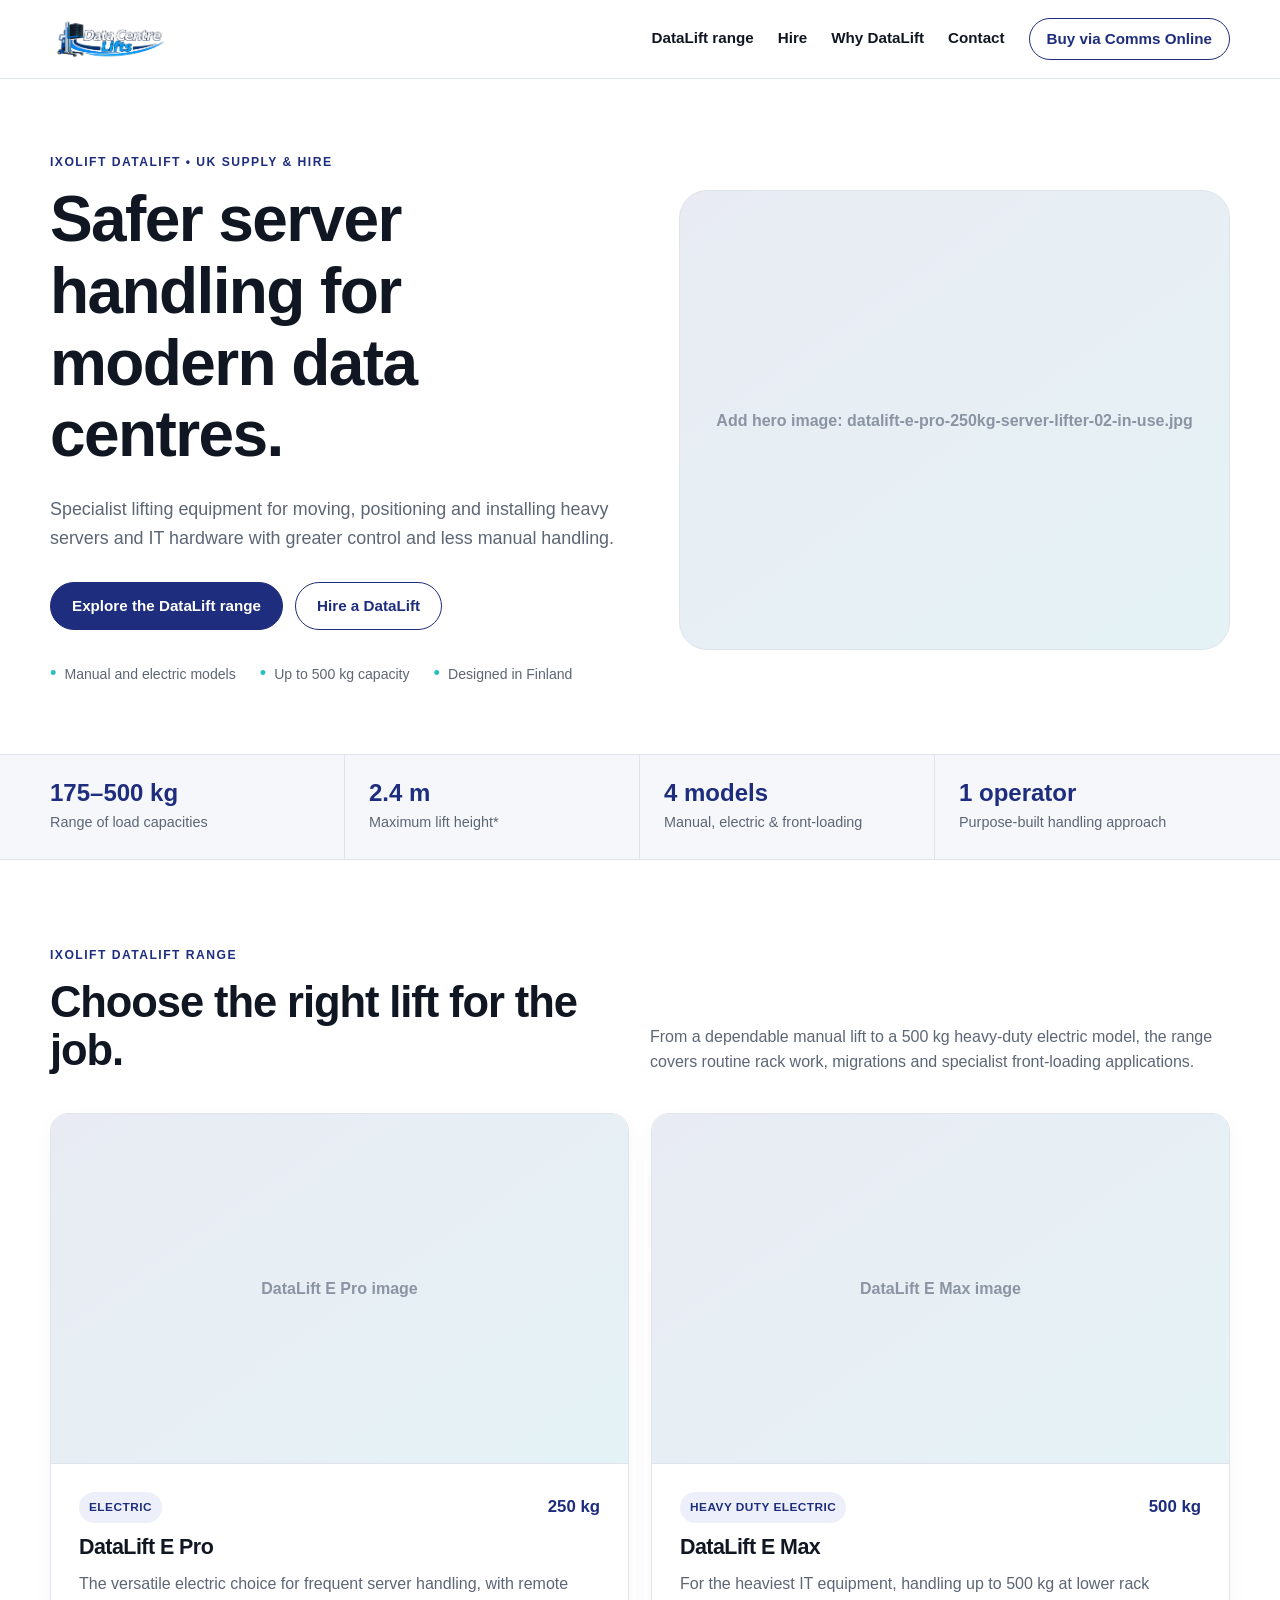
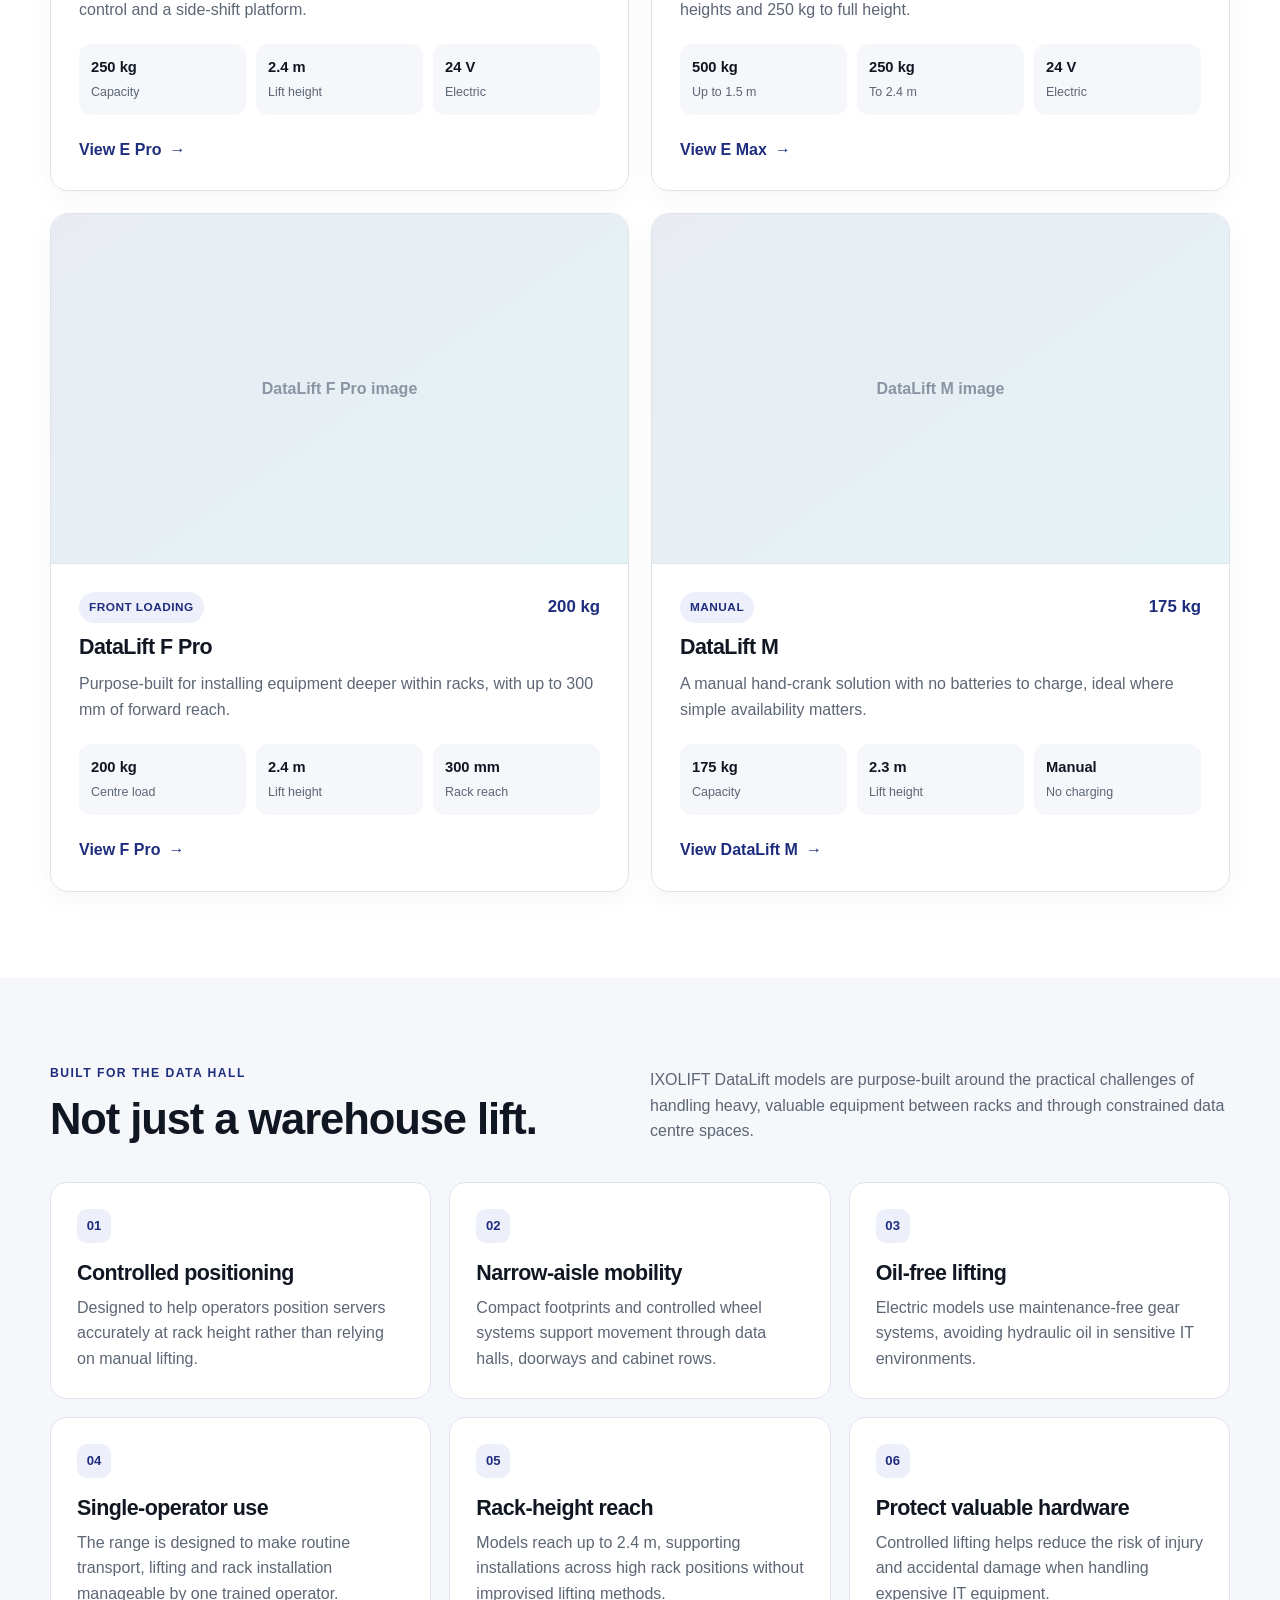
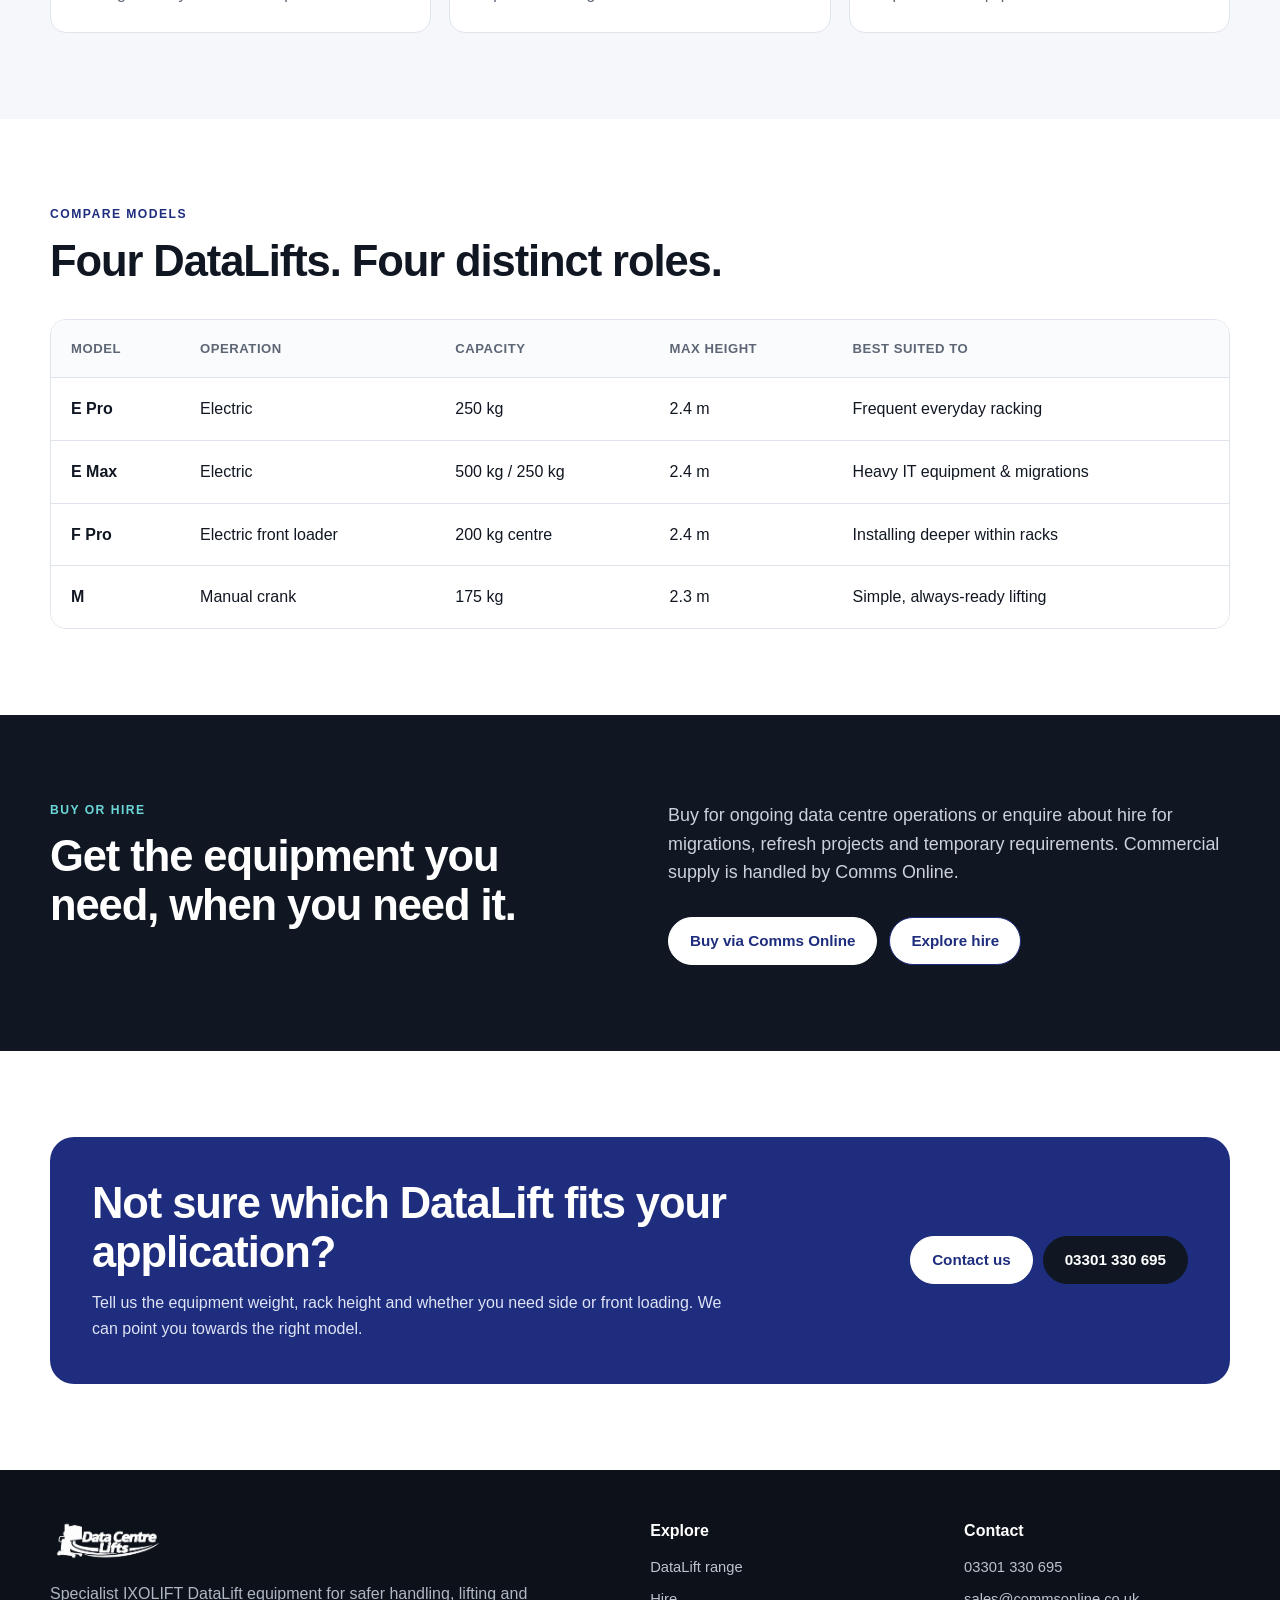
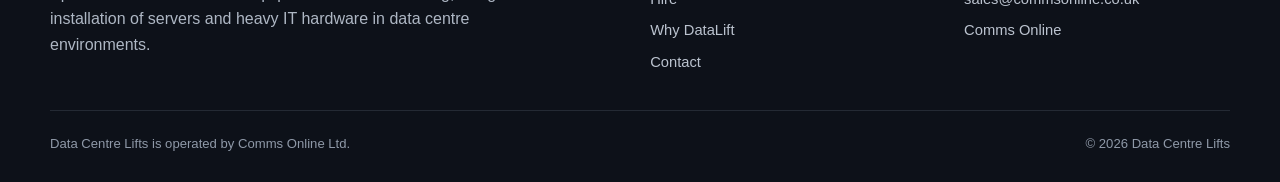
==== index.html @ 1381a639 "Add files via upload" ====
<!doctype html>
    <html lang="en-GB">
    <head>
      <meta charset="utf-8">
      <meta name="viewport" content="width=device-width,initial-scale=1">
      <title>Data Centre Lifts | IXOLIFT Server Lifts UK</title>
      <meta name="description" content="IXOLIFT DataLift server lifting equipment for UK data centres. Compare E Pro, E Max, F Pro and manual DataLift M models, with purchase and hire options.">
      <link rel="canonical" href="https://datacentrelifts.co.uk/">
      <meta name="robots" content="index,follow,max-image-preview:large">
      <meta property="og:type" content="website">
      <meta property="og:site_name" content="Data Centre Lifts">
      <meta property="og:title" content="Data Centre Lifts | IXOLIFT Server Lifts UK">
      <meta property="og:description" content="IXOLIFT DataLift server lifting equipment for UK data centres. Compare E Pro, E Max, F Pro and manual DataLift M models, with purchase and hire options.">
      <meta property="og:url" content="https://datacentrelifts.co.uk/">
      <meta property="og:image" content="https://datacentrelifts.co.uk/images/og-data-centre-lifts.jpg">
      <meta name="twitter:card" content="summary_large_image">
      <link rel="stylesheet" href="styles.css">
      <link rel="icon" href="images/favicon.png">

<script type="application/ld+json">
{
  "@context":"https://schema.org",
  "@graph":[
    {
      "@type":"Organization",
      "@id":"https://datacentrelifts.co.uk/#organization",
      "name":"Data Centre Lifts",
      "url":"https://datacentrelifts.co.uk/",
      "telephone":"+44 3301 330 695",
      "email":"sales@commsonline.co.uk",
      "parentOrganization":{"@type":"Organization","name":"Comms Online Ltd","url":"https://commsonline.co.uk/"}
    },
    {
      "@type":"WebSite",
      "@id":"https://datacentrelifts.co.uk/#website",
      "url":"https://datacentrelifts.co.uk/",
      "name":"Data Centre Lifts",
      "publisher":{"@id":"https://datacentrelifts.co.uk/#organization"}
    }
  ]
}
</script>

    </head>
    <body>

<header class="site-header">
  <div class="container header-inner">
    <a class="brand" href="index.html" aria-label="Data Centre Lifts home">
      <img src="images/data-centre-lifts-logo.png" alt="Data Centre Lifts" onerror="this.style.display='none';this.nextElementSibling.style.display='block';">
      <span class="brand-fallback">DATA CENTRE<br>LIFTS</span>
    </a>
    <button class="menu-btn" aria-label="Open navigation" aria-expanded="false">
      <span></span><span></span><span></span>
    </button>
    <nav class="nav" aria-label="Main navigation">
      <a href="index.html#range">DataLift range</a>
      <a href="hire.html">Hire</a>
      <a href="index.html#why">Why DataLift</a>
      <a href="contact.html">Contact</a>
      <a class="header-cta" href="https://commsonline.co.uk/collections/server-lifters" target="_blank" rel="noopener">Buy via Comms Online</a>
    </nav>
  </div>
</header>

    <main>

<section class="hero">
  <div class="container hero-grid">
    <div class="hero-copy">
      <p class="eyebrow">IXOLIFT DataLift • UK supply & hire</p>
      <h1>Safer server handling for modern data centres.</h1>
      <p class="lead">Specialist lifting equipment for moving, positioning and installing heavy servers and IT hardware with greater control and less manual handling.</p>
      <div class="button-row">
        <a class="btn btn-primary" href="#range">Explore the DataLift range</a>
        <a class="btn btn-secondary" href="hire.html">Hire a DataLift</a>
      </div>
      <div class="hero-note">
        <span>Manual and electric models</span>
        <span>Up to 500 kg capacity</span>
        <span>Designed in Finland</span>
      </div>
    </div>
    <div class="hero-image" data-placeholder="Add hero image: datalift-e-pro-250kg-server-lifter-02-in-use.jpg">
      <img src="images/datalift-e-pro-250kg-server-lifter-02-in-use.jpg" alt="IXOLIFT DataLift server lifter in a data centre" onerror="this.remove()">
    </div>
  </div>
</section>

<section class="stats" aria-label="DataLift range summary">
  <div class="container stats-grid">
    <div class="stat"><strong>175–500 kg</strong><span>Range of load capacities</span></div>
    <div class="stat"><strong>2.4 m</strong><span>Maximum lift height*</span></div>
    <div class="stat"><strong>4 models</strong><span>Manual, electric & front-loading</span></div>
    <div class="stat"><strong>1 operator</strong><span>Purpose-built handling approach</span></div>
  </div>
</section>

<section class="section" id="range">
  <div class="container">
    <div class="section-head">
      <div>
        <p class="eyebrow">IXOLIFT DataLift range</p>
        <h2>Choose the right lift for the job.</h2>
      </div>
      <p>From a dependable manual lift to a 500 kg heavy-duty electric model, the range covers routine rack work, migrations and specialist front-loading applications.</p>
    </div>

    <div class="product-grid">
      <article class="product-card">
        <div class="product-image" data-placeholder="DataLift E Pro image">
          <img src="images/datalift-e-pro-250kg-server-lifter-01-main.jpg" alt="IXOLIFT DataLift E Pro 250kg electric server lifter" onerror="this.remove()">
        </div>
        <div class="product-body">
          <div class="product-topline"><span class="pill">Electric</span><span class="capacity">250 kg</span></div>
          <h3>DataLift E Pro</h3>
          <p>The versatile electric choice for frequent server handling, with remote control and a side-shift platform.</p>
          <div class="spec-mini">
            <div><strong>250 kg</strong><span>Capacity</span></div>
            <div><strong>2.4 m</strong><span>Lift height</span></div>
            <div><strong>24 V</strong><span>Electric</span></div>
          </div>
          <a class="text-link" href="datalift-e-pro.html">View E Pro <span>→</span></a>
        </div>
      </article>

      <article class="product-card">
        <div class="product-image" data-placeholder="DataLift E Max image">
          <img src="images/datalift-e-max-500kg-server-lifter-01-main.jpg" alt="IXOLIFT DataLift E Max 500kg heavy-duty server lifter" onerror="this.remove()">
        </div>
        <div class="product-body">
          <div class="product-topline"><span class="pill">Heavy duty electric</span><span class="capacity">500 kg</span></div>
          <h3>DataLift E Max</h3>
          <p>For the heaviest IT equipment, handling up to 500 kg at lower rack heights and 250 kg to full height.</p>
          <div class="spec-mini">
            <div><strong>500 kg</strong><span>Up to 1.5 m</span></div>
            <div><strong>250 kg</strong><span>To 2.4 m</span></div>
            <div><strong>24 V</strong><span>Electric</span></div>
          </div>
          <a class="text-link" href="datalift-e-max.html">View E Max <span>→</span></a>
        </div>
      </article>

      <article class="product-card">
        <div class="product-image" data-placeholder="DataLift F Pro image">
          <img src="images/datalift-f-pro-front-loading-server-lifter-01-main.jpg" alt="IXOLIFT DataLift F Pro front-loading server lifter" onerror="this.remove()">
        </div>
        <div class="product-body">
          <div class="product-topline"><span class="pill">Front loading</span><span class="capacity">200 kg</span></div>
          <h3>DataLift F Pro</h3>
          <p>Purpose-built for installing equipment deeper within racks, with up to 300 mm of forward reach.</p>
          <div class="spec-mini">
            <div><strong>200 kg</strong><span>Centre load</span></div>
            <div><strong>2.4 m</strong><span>Lift height</span></div>
            <div><strong>300 mm</strong><span>Rack reach</span></div>
          </div>
          <a class="text-link" href="datalift-f-pro.html">View F Pro <span>→</span></a>
        </div>
      </article>

      <article class="product-card">
        <div class="product-image" data-placeholder="DataLift M image">
          <img src="images/datalift-m-manual-server-lifter-01-main.jpg" alt="IXOLIFT DataLift M 175kg manual server lifter" onerror="this.remove()">
        </div>
        <div class="product-body">
          <div class="product-topline"><span class="pill">Manual</span><span class="capacity">175 kg</span></div>
          <h3>DataLift M</h3>
          <p>A manual hand-crank solution with no batteries to charge, ideal where simple availability matters.</p>
          <div class="spec-mini">
            <div><strong>175 kg</strong><span>Capacity</span></div>
            <div><strong>2.3 m</strong><span>Lift height</span></div>
            <div><strong>Manual</strong><span>No charging</span></div>
          </div>
          <a class="text-link" href="datalift-m.html">View DataLift M <span>→</span></a>
        </div>
      </article>
    </div>
  </div>
</section>

<section class="section section-soft" id="why">
  <div class="container">
    <div class="section-head">
      <div>
        <p class="eyebrow">Built for the data hall</p>
        <h2>Not just a warehouse lift.</h2>
      </div>
      <p>IXOLIFT DataLift models are purpose-built around the practical challenges of handling heavy, valuable equipment between racks and through constrained data centre spaces.</p>
    </div>

    <div class="feature-grid">
      <div class="feature"><div class="feature-no">01</div><h3>Controlled positioning</h3><p>Designed to help operators position servers accurately at rack height rather than relying on manual lifting.</p></div>
      <div class="feature"><div class="feature-no">02</div><h3>Narrow-aisle mobility</h3><p>Compact footprints and controlled wheel systems support movement through data halls, doorways and cabinet rows.</p></div>
      <div class="feature"><div class="feature-no">03</div><h3>Oil-free lifting</h3><p>Electric models use maintenance-free gear systems, avoiding hydraulic oil in sensitive IT environments.</p></div>
      <div class="feature"><div class="feature-no">04</div><h3>Single-operator use</h3><p>The range is designed to make routine transport, lifting and rack installation manageable by one trained operator.</p></div>
      <div class="feature"><div class="feature-no">05</div><h3>Rack-height reach</h3><p>Models reach up to 2.4 m, supporting installations across high rack positions without improvised lifting methods.</p></div>
      <div class="feature"><div class="feature-no">06</div><h3>Protect valuable hardware</h3><p>Controlled lifting helps reduce the risk of injury and accidental damage when handling expensive IT equipment.</p></div>
    </div>
  </div>
</section>

<section class="section">
  <div class="container">
    <div>
      <p class="eyebrow">Compare models</p>
      <h2>Four DataLifts. Four distinct roles.</h2>
    </div>
    <div class="comparison-wrap">
      <table class="comparison">
        <thead><tr><th>Model</th><th>Operation</th><th>Capacity</th><th>Max height</th><th>Best suited to</th></tr></thead>
        <tbody>
          <tr><td>E Pro</td><td>Electric</td><td>250 kg</td><td>2.4 m</td><td>Frequent everyday racking</td></tr>
          <tr><td>E Max</td><td>Electric</td><td>500 kg / 250 kg</td><td>2.4 m</td><td>Heavy IT equipment & migrations</td></tr>
          <tr><td>F Pro</td><td>Electric front loader</td><td>200 kg centre</td><td>2.4 m</td><td>Installing deeper within racks</td></tr>
          <tr><td>M</td><td>Manual crank</td><td>175 kg</td><td>2.3 m</td><td>Simple, always-ready lifting</td></tr>
        </tbody>
      </table>
    </div>
  </div>
</section>

<section class="section section-dark">
  <div class="container two-col">
    <div>
      <p class="eyebrow">Buy or hire</p>
      <h2>Get the equipment you need, when you need it.</h2>
    </div>
    <div>
      <p class="lead">Buy for ongoing data centre operations or enquire about hire for migrations, refresh projects and temporary requirements. Commercial supply is handled by Comms Online.</p>
      <div class="button-row">
        <a class="btn btn-light" href="https://commsonline.co.uk/collections/server-lifters" target="_blank" rel="noopener">Buy via Comms Online</a>
        <a class="btn btn-secondary" href="hire.html">Explore hire</a>
      </div>
    </div>
  </div>
</section>

<section class="section">
  <div class="container cta-panel">
    <div>
      <h2>Not sure which DataLift fits your application?</h2>
      <p>Tell us the equipment weight, rack height and whether you need side or front loading. We can point you towards the right model.</p>
    </div>
    <div class="cta-actions">
      <a class="btn btn-light" href="contact.html">Contact us</a>
      <a class="btn btn-dark" href="tel:03301330695">03301 330 695</a>
    </div>
  </div>
</section>

    </main>

<footer class="site-footer">
  <div class="container">
    <div class="footer-grid">
      <div class="footer-brand">
        <img src="images/data-centre-lifts-logo.png" alt="Data Centre Lifts" onerror="this.style.display='none';">
        <p>Specialist IXOLIFT DataLift equipment for safer handling, lifting and installation of servers and heavy IT hardware in data centre environments.</p>
      </div>
      <div>
        <div class="footer-title">Explore</div>
        <div class="footer-links">
          <a href="index.html#range">DataLift range</a>
          <a href="hire.html">Hire</a>
          <a href="index.html#why">Why DataLift</a>
          <a href="contact.html">Contact</a>
        </div>
      </div>
      <div>
        <div class="footer-title">Contact</div>
        <div class="footer-links">
          <a href="tel:03301330695">03301 330 695</a>
          <a href="mailto:sales@commsonline.co.uk">sales@commsonline.co.uk</a>
          <a href="https://commsonline.co.uk" target="_blank" rel="noopener">Comms Online</a>
        </div>
      </div>
    </div>
    <div class="footer-bottom">
      <div>Data Centre Lifts is operated by Comms Online Ltd.</div>
      <span>© <span data-year></span> Data Centre Lifts</span>
    </div>
  </div>
</footer>

    <script src="script.js"></script>
    </body>
    </html>
---- styles.css ----
:root{
  --navy:#1e2d7d;
  --navy-dark:#151f55;
  --ink:#111722;
  --muted:#5d6675;
  --line:#dfe4ec;
  --soft:#f5f7fa;
  --white:#ffffff;
  --accent:#27bfc0;
  --max:1180px;
  --radius:18px;
  --shadow:0 16px 42px rgba(17,23,34,.08);
}
*{box-sizing:border-box}
html{scroll-behavior:smooth}
body{
  margin:0;
  color:var(--ink);
  background:var(--white);
  font-family:Inter,ui-sans-serif,-apple-system,BlinkMacSystemFont,"Segoe UI",Roboto,Arial,sans-serif;
  line-height:1.6;
  -webkit-font-smoothing:antialiased;
}
img{max-width:100%;display:block}
a{color:inherit;text-decoration:none}
button,input,textarea,select{font:inherit}
.container{width:min(calc(100% - 40px),var(--max));margin-inline:auto}
.eyebrow{
  margin:0 0 12px;
  color:var(--navy);
  font-size:.76rem;
  font-weight:800;
  letter-spacing:.12em;
  text-transform:uppercase;
}
h1,h2,h3{margin:0;line-height:1.12;letter-spacing:-.025em}
h1{font-size:clamp(2.45rem,5vw,4.6rem);max-width:900px}
h2{font-size:clamp(2rem,3.4vw,3.2rem)}
h3{font-size:1.34rem}
p{margin:0;color:var(--muted)}
.lead{font-size:1.12rem;max-width:720px}
.small{font-size:.92rem}
.site-header{
  position:sticky;
  top:0;
  z-index:50;
  background:rgba(255,255,255,.94);
  border-bottom:1px solid rgba(223,228,236,.9);
  backdrop-filter:blur(14px);
}
.header-inner{
  min-height:78px;
  display:flex;
  align-items:center;
  justify-content:space-between;
  gap:28px;
}
.brand{display:flex;align-items:center;min-width:210px}
.brand img{height:47px;width:auto;max-width:265px;object-fit:contain}
.brand-fallback{
  display:none;
  color:var(--navy);
  font-weight:850;
  font-size:1.15rem;
  line-height:1.05;
}
.nav{
  display:flex;
  align-items:center;
  gap:24px;
  font-size:.95rem;
  font-weight:650;
}
.nav a{padding:9px 0;border-bottom:2px solid transparent}
.nav a:hover,.nav a[aria-current="page"]{color:var(--navy);border-color:var(--accent)}
.header-cta{
  display:inline-flex;
  align-items:center;
  justify-content:center;
  min-height:42px;
  padding:0 17px!important;
  border:1px solid var(--navy)!important;
  border-radius:999px;
  color:var(--navy)!important;
}
.header-cta:hover{background:var(--navy);color:white!important}
.menu-btn{
  display:none;
  border:0;
  background:transparent;
  padding:8px;
  cursor:pointer;
}
.menu-btn span{display:block;width:24px;height:2px;background:var(--ink);margin:5px 0}
.hero{
  padding:74px 0 66px;
  overflow:hidden;
}
.hero-grid{
  display:grid;
  grid-template-columns:minmax(0,1.02fr) minmax(390px,.98fr);
  gap:56px;
  align-items:center;
}
.hero-copy .lead{margin-top:24px}
.button-row{display:flex;flex-wrap:wrap;gap:12px;margin-top:30px}
.btn{
  display:inline-flex;
  align-items:center;
  justify-content:center;
  min-height:48px;
  padding:0 21px;
  border-radius:999px;
  border:1px solid var(--navy);
  font-weight:750;
  font-size:.95rem;
  transition:.18s ease;
}
.btn-primary{background:var(--navy);color:white}
.btn-primary:hover{background:var(--navy-dark);transform:translateY(-1px)}
.btn-secondary{background:white;color:var(--navy)}
.btn-secondary:hover{background:var(--soft);transform:translateY(-1px)}
.btn-dark{background:var(--ink);border-color:var(--ink);color:white}
.btn-light{background:white;border-color:white;color:var(--navy)}
.hero-image,
.product-image,
.page-image{
  position:relative;
  min-height:460px;
  background:
    linear-gradient(145deg,rgba(30,45,125,.06),rgba(39,191,192,.08)),
    var(--soft);
  border:1px solid var(--line);
  border-radius:28px;
  overflow:hidden;
}
.hero-image:before,
.product-image:before,
.page-image:before{
  content:attr(data-placeholder);
  position:absolute;
  inset:0;
  display:grid;
  place-items:center;
  padding:30px;
  color:#8b94a3;
  text-align:center;
  font-weight:700;
}
.hero-image img,
.product-image img,
.page-image img{
  position:absolute;
  inset:0;
  width:100%;
  height:100%;
  object-fit:cover;
  background:white;
}
.hero-note{
  display:flex;
  gap:24px;
  flex-wrap:wrap;
  margin-top:28px;
  color:var(--muted);
  font-size:.88rem;
}
.hero-note span:before{content:"•";color:var(--accent);font-size:1.3em;margin-right:8px}
.stats{
  border-block:1px solid var(--line);
  background:var(--soft);
}
.stats-grid{
  display:grid;
  grid-template-columns:repeat(4,1fr);
}
.stat{padding:25px 24px;border-right:1px solid var(--line)}
.stat:first-child{padding-left:0}
.stat:last-child{border-right:0}
.stat strong{display:block;font-size:1.5rem;color:var(--navy);line-height:1.1}
.stat span{display:block;margin-top:5px;color:var(--muted);font-size:.9rem}
.section{padding:86px 0}
.section-soft{background:var(--soft)}
.section-dark{background:var(--ink);color:white}
.section-dark p,.section-dark .eyebrow{color:#cbd2dc}
.section-dark .eyebrow{color:#6bd7d8}
.section-head{
  display:flex;
  align-items:end;
  justify-content:space-between;
  gap:30px;
  margin-bottom:38px;
}
.section-head p{max-width:580px}
.product-grid{
  display:grid;
  grid-template-columns:repeat(2,1fr);
  gap:22px;
}
.product-card{
  overflow:hidden;
  border:1px solid var(--line);
  border-radius:var(--radius);
  background:white;
  box-shadow:0 8px 24px rgba(17,23,34,.035);
}
.product-image{min-height:350px;border:0;border-radius:0;border-bottom:1px solid var(--line)}
.product-image img{object-fit:contain;padding:18px}
.product-body{padding:28px}
.product-topline{
  display:flex;
  align-items:center;
  justify-content:space-between;
  gap:16px;
  margin-bottom:12px;
}
.pill{
  display:inline-flex;
  padding:6px 10px;
  border-radius:999px;
  background:#edf0fa;
  color:var(--navy);
  font-size:.74rem;
  font-weight:800;
  letter-spacing:.04em;
  text-transform:uppercase;
}
.capacity{color:var(--navy);font-weight:850;font-size:1.05rem}
.product-card p{margin-top:12px}
.spec-mini{
  display:grid;
  grid-template-columns:repeat(3,1fr);
  gap:10px;
  margin:22px 0 0;
}
.spec-mini div{
  padding:12px;
  border-radius:12px;
  background:var(--soft);
}
.spec-mini strong{display:block;font-size:.92rem}
.spec-mini span{display:block;color:var(--muted);font-size:.78rem;margin-top:3px}
.text-link{
  display:inline-flex;
  align-items:center;
  gap:8px;
  margin-top:22px;
  color:var(--navy);
  font-weight:800;
}
.text-link:hover{gap:11px}
.feature-grid{
  display:grid;
  grid-template-columns:repeat(3,1fr);
  gap:18px;
  margin-top:36px;
}
.feature{
  padding:26px;
  border:1px solid var(--line);
  border-radius:16px;
  background:white;
}
.feature-no{
  width:34px;height:34px;
  display:grid;place-items:center;
  border-radius:10px;
  background:#edf0fa;
  color:var(--navy);
  font-size:.82rem;
  font-weight:850;
  margin-bottom:18px;
}
.feature p{margin-top:10px}
.comparison-wrap{overflow:auto;margin-top:34px;border:1px solid var(--line);border-radius:16px}
.comparison{width:100%;min-width:790px;border-collapse:collapse;background:white}
.comparison th,.comparison td{padding:18px 20px;text-align:left;border-bottom:1px solid var(--line)}
.comparison th{font-size:.82rem;text-transform:uppercase;letter-spacing:.04em;color:var(--muted);background:#fafbfc}
.comparison tr:last-child td{border-bottom:0}
.comparison td:first-child{font-weight:750}
.cta-panel{
  display:grid;
  grid-template-columns:1.3fr .7fr;
  gap:36px;
  align-items:center;
  padding:42px;
  border-radius:24px;
  background:var(--navy);
  color:white;
}
.cta-panel p{color:#dfe3f6;margin-top:14px;max-width:650px}
.cta-actions{display:flex;justify-content:flex-end;flex-wrap:wrap;gap:10px}
.site-footer{padding:48px 0 28px;background:#0d1119;color:white}
.footer-grid{
  display:grid;
  grid-template-columns:1.35fr .65fr .65fr;
  gap:48px;
}
.footer-brand img{height:45px;width:auto;max-width:260px;filter:brightness(0) invert(1)}
.footer-brand p{color:#aeb7c4;margin-top:18px;max-width:520px}
.footer-title{font-weight:800;margin-bottom:13px}
.footer-links{display:grid;gap:8px;color:#bbc3cf;font-size:.92rem}
.footer-links a:hover{color:white}
.footer-bottom{
  display:flex;
  justify-content:space-between;
  gap:20px;
  margin-top:36px;
  padding-top:22px;
  border-top:1px solid #242a34;
  color:#8f99a8;
  font-size:.82rem;
}
.page-hero{padding:58px 0 48px}
.breadcrumbs{display:flex;gap:8px;color:var(--muted);font-size:.84rem;margin-bottom:26px}
.breadcrumbs a:hover{color:var(--navy)}
.page-hero-grid{
  display:grid;
  grid-template-columns:1fr 1fr;
  gap:50px;
  align-items:center;
}
.page-hero .lead{margin-top:18px}
.page-image{min-height:430px}
.page-image img{object-fit:contain;padding:20px}
.key-specs{
  display:grid;
  grid-template-columns:repeat(4,1fr);
  gap:12px;
  margin-top:30px;
}
.key-spec{
  border:1px solid var(--line);
  border-radius:14px;
  padding:15px;
  background:white;
}
.key-spec strong{display:block;color:var(--navy)}
.key-spec span{display:block;color:var(--muted);font-size:.78rem;margin-top:3px}
.two-col{
  display:grid;
  grid-template-columns:1fr 1fr;
  gap:56px;
  align-items:start;
}
.check-list{list-style:none;padding:0;margin:26px 0 0;display:grid;gap:13px}
.check-list li{position:relative;padding-left:28px;color:var(--muted)}
.check-list li:before{
  content:"✓";
  position:absolute;left:0;top:0;
  color:var(--navy);font-weight:900
}
.spec-table{width:100%;border-collapse:collapse;margin-top:24px;border:1px solid var(--line)}
.spec-table th,.spec-table td{padding:14px 16px;border-bottom:1px solid var(--line);text-align:left}
.spec-table th{width:48%;background:var(--soft);font-size:.88rem}
.spec-table tr:last-child th,.spec-table tr:last-child td{border-bottom:0}
.info-card{
  padding:28px;
  border-radius:18px;
  background:var(--soft);
  border:1px solid var(--line);
}
.info-card h3{margin-bottom:10px}
.hire-cards{display:grid;grid-template-columns:repeat(3,1fr);gap:18px;margin-top:34px}
.hire-card{padding:28px;border:1px solid var(--line);border-radius:18px;background:white}
.hire-card p{margin-top:10px}
.contact-grid{display:grid;grid-template-columns:1fr 1fr;gap:24px;margin-top:34px}
.contact-card{padding:30px;border:1px solid var(--line);border-radius:18px;background:white}
.contact-card strong{display:block;font-size:1.12rem;margin-bottom:8px}
.contact-card a{color:var(--navy);font-weight:800}
.notice{
  margin-top:24px;
  padding:18px 20px;
  border-left:4px solid var(--accent);
  background:#f3fbfb;
  color:var(--muted);
}
@media (max-width:900px){
  .menu-btn{display:block}
  .nav{
    position:absolute;
    left:0;right:0;top:77px;
    display:none;
    padding:16px 20px 22px;
    flex-direction:column;
    align-items:stretch;
    gap:2px;
    background:white;
    border-bottom:1px solid var(--line);
  }
  .nav.open{display:flex}
  .nav a{padding:11px 0}
  .header-cta{margin-top:8px}
  .hero{padding:52px 0}
  .hero-grid,.page-hero-grid,.two-col,.cta-panel{grid-template-columns:1fr}
  .hero-image{min-height:390px}
  .stats-grid{grid-template-columns:repeat(2,1fr)}
  .stat{border-bottom:1px solid var(--line)}
  .stat:nth-child(2){border-right:0}
  .product-grid{grid-template-columns:1fr}
  .feature-grid{grid-template-columns:1fr 1fr}
  .key-specs{grid-template-columns:repeat(2,1fr)}
  .cta-actions{justify-content:flex-start}
  .footer-grid{grid-template-columns:1fr 1fr}
  .footer-brand{grid-column:1/-1}
}
@media (max-width:620px){
  .container{width:min(calc(100% - 28px),var(--max))}
  h1{font-size:2.5rem}
  h2{font-size:2rem}
  .header-inner{min-height:70px}
  .brand img{height:40px;max-width:225px}
  .nav{top:69px}
  .hero{padding:38px 0 46px}
  .hero-grid{gap:32px}
  .hero-image,.page-image{min-height:310px;border-radius:20px}
  .stats-grid{grid-template-columns:1fr 1fr}
  .stat{padding:18px 14px}
  .stat:first-child{padding-left:14px}
  .section{padding:62px 0}
  .section-head{display:block}
  .section-head p{margin-top:15px}
  .feature-grid,.hire-cards,.contact-grid,.footer-grid{grid-template-columns:1fr}
  .spec-mini{grid-template-columns:1fr 1fr}
  .product-image{min-height:280px}
  .product-body{padding:22px}
  .cta-panel{padding:28px}
  .key-specs{grid-template-columns:1fr 1fr}
  .footer-brand{grid-column:auto}
  .footer-bottom{display:block}
  .footer-bottom span{display:block;margin-top:8px}
}
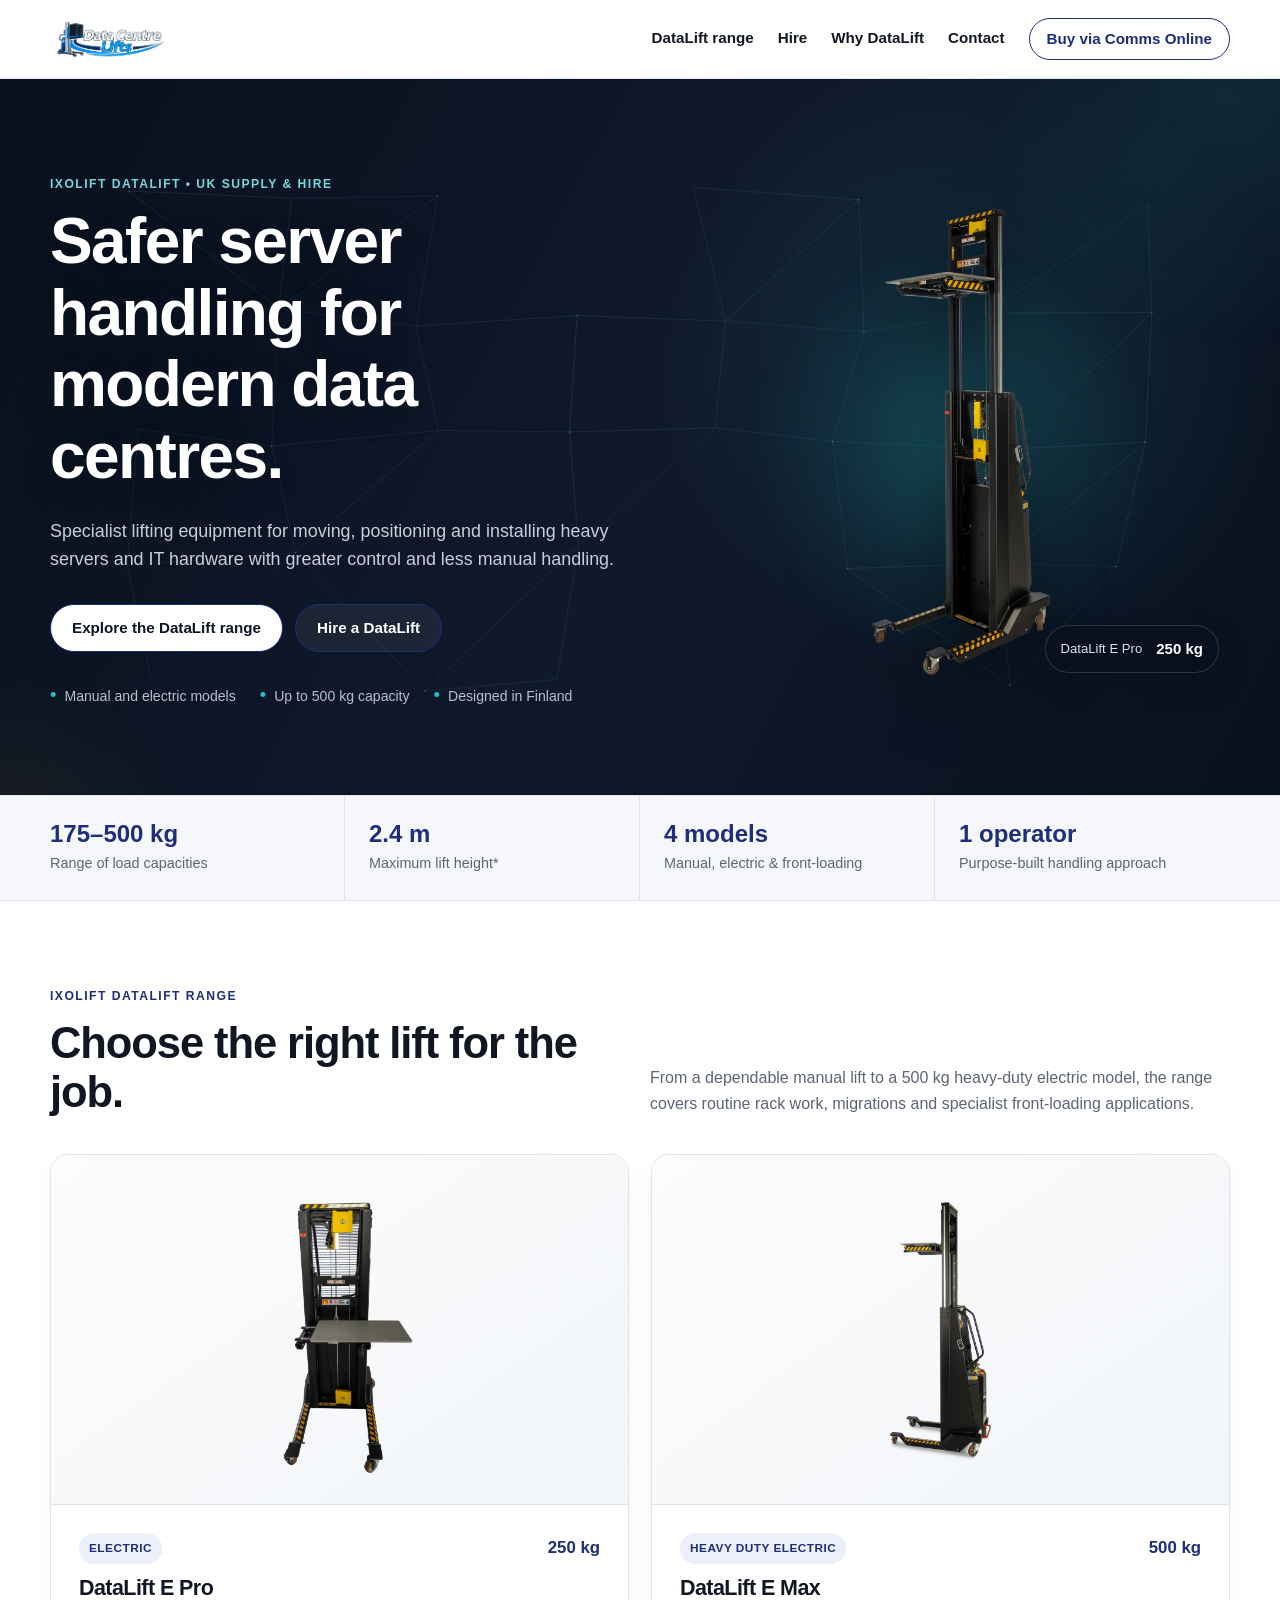
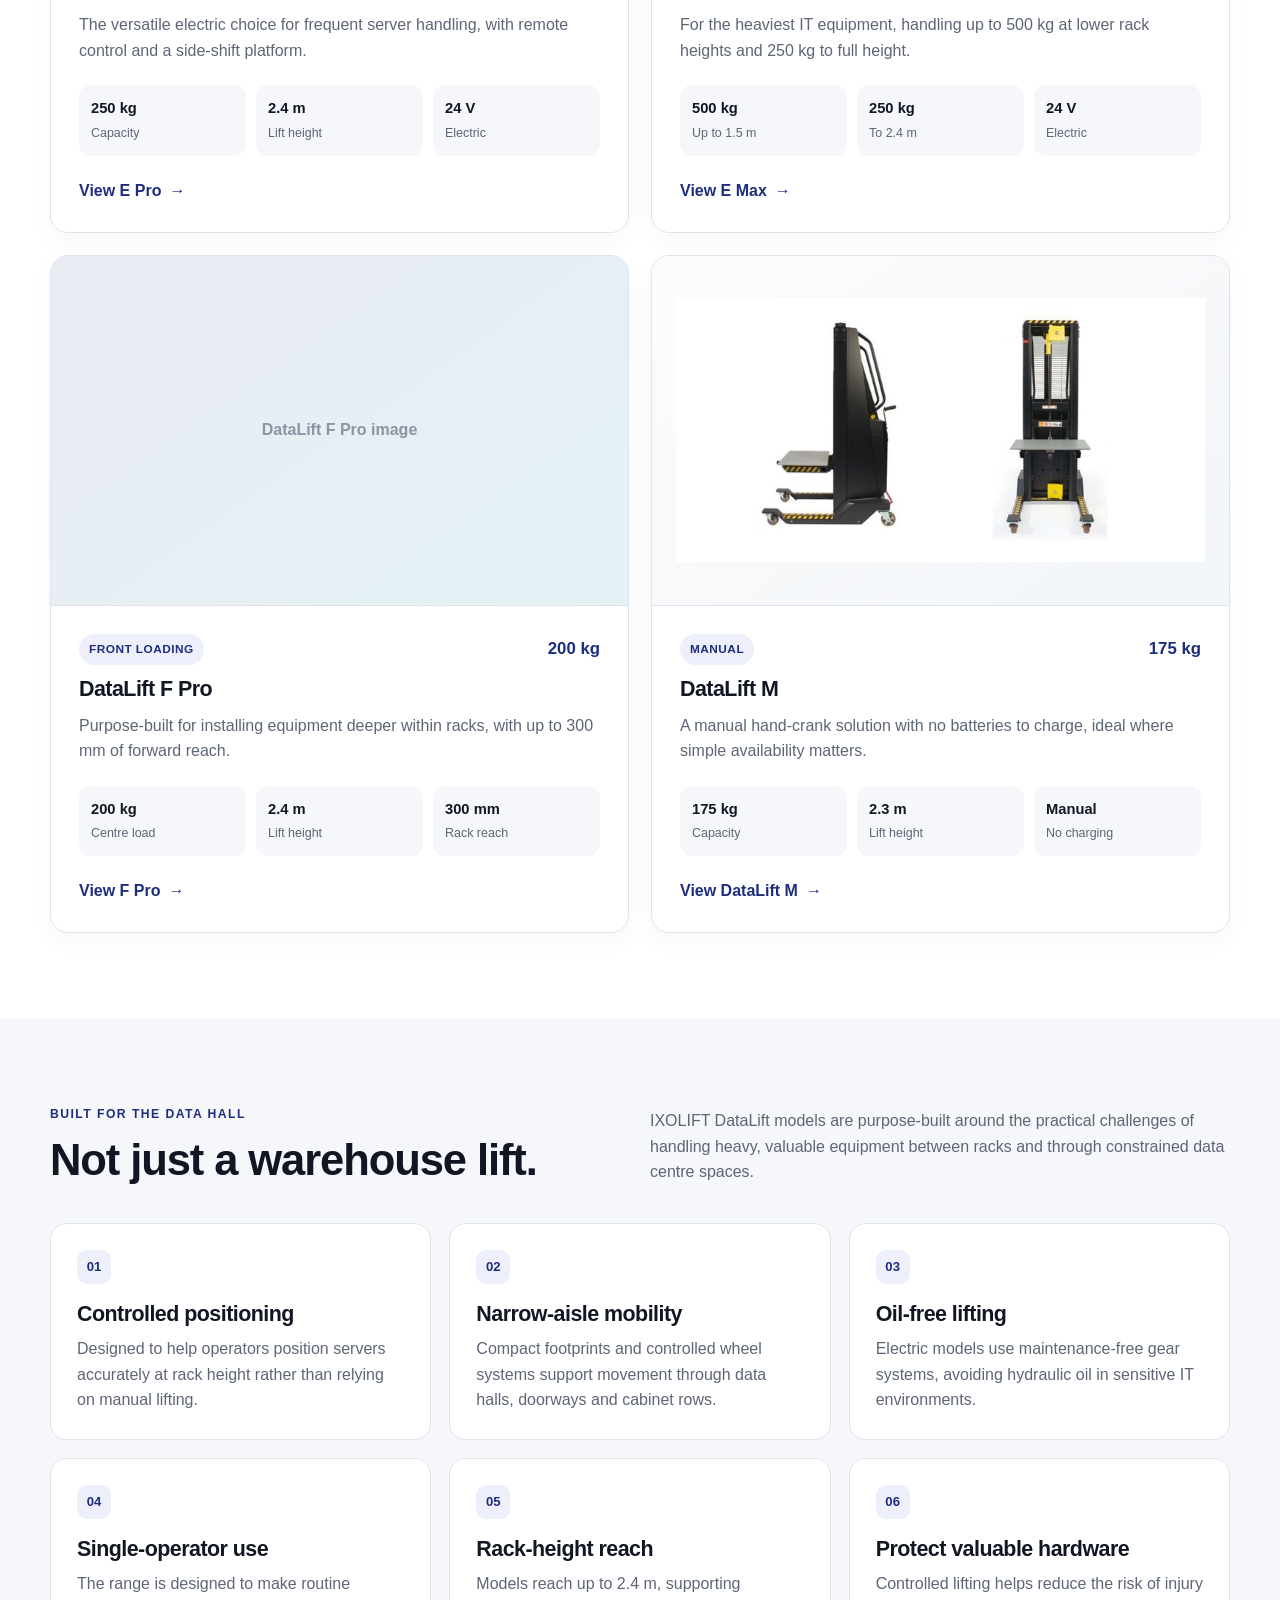
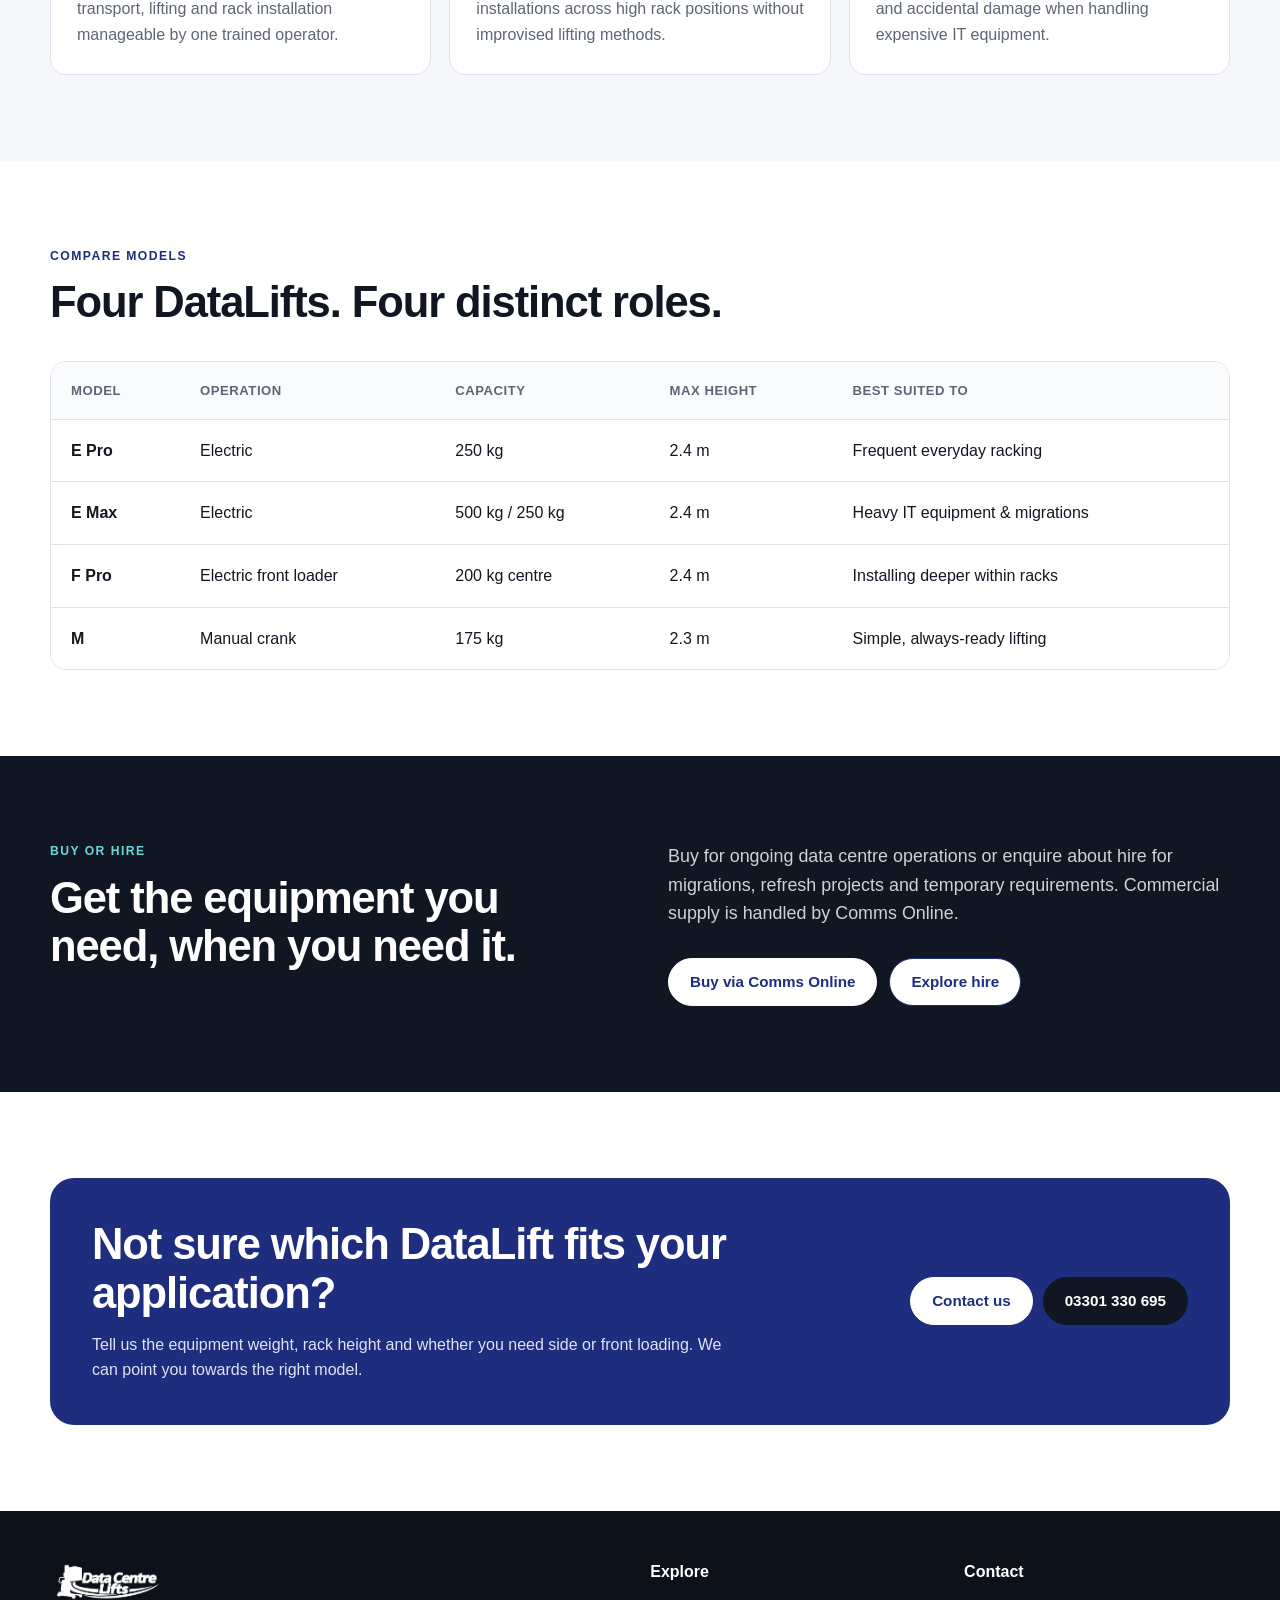
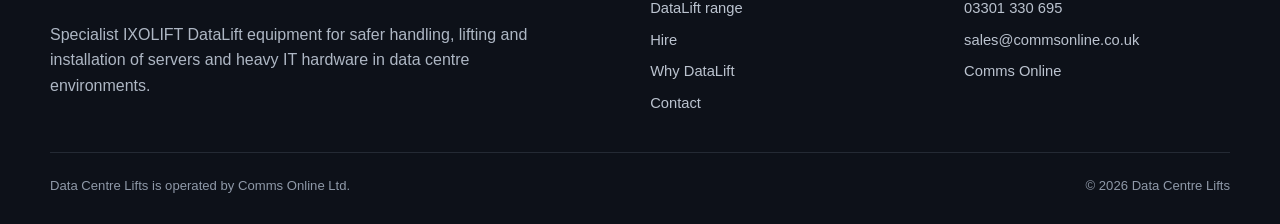
==== commit 73f34a03: "Add files via upload" ====
--- a/index.html
+++ b/index.html
@@ -65,15 +65,19 @@
 
     <main>
 
-<section class="hero">
+<section class="hero hero-network">
+  <canvas id="network-canvas" class="network-canvas" aria-hidden="true"></canvas>
+  <div class="hero-orb hero-orb-one" aria-hidden="true"></div>
+  <div class="hero-orb hero-orb-two" aria-hidden="true"></div>
+
   <div class="container hero-grid">
     <div class="hero-copy">
-      <p class="eyebrow">IXOLIFT DataLift • UK supply & hire</p>
+      <p class="eyebrow">IXOLIFT DataLift • UK supply &amp; hire</p>
       <h1>Safer server handling for modern data centres.</h1>
       <p class="lead">Specialist lifting equipment for moving, positioning and installing heavy servers and IT hardware with greater control and less manual handling.</p>
       <div class="button-row">
-        <a class="btn btn-primary" href="#range">Explore the DataLift range</a>
-        <a class="btn btn-secondary" href="hire.html">Hire a DataLift</a>
+        <a class="btn btn-hero-primary" href="#range">Explore the DataLift range</a>
+        <a class="btn btn-hero-secondary" href="hire.html">Hire a DataLift</a>
       </div>
       <div class="hero-note">
         <span>Manual and electric models</span>
@@ -81,8 +85,14 @@
         <span>Designed in Finland</span>
       </div>
     </div>
-    <div class="hero-image" data-placeholder="Add hero image: datalift-e-pro-250kg-server-lifter-02-in-use.jpg">
-      <img src="images/datalift-e-pro-250kg-server-lifter-02-in-use.jpg" alt="IXOLIFT DataLift server lifter in a data centre" onerror="this.remove()">
+
+    <div class="hero-product-wrap">
+      <div class="hero-product-glow" aria-hidden="true"></div>
+      <img class="hero-product" src="images/datalift-e-pro-hero.webp" alt="IXOLIFT DataLift E Pro server lifter">
+      <div class="hero-model-badge">
+        <span>DataLift E Pro</span>
+        <strong>250 kg</strong>
+      </div>
     </div>
   </div>
 </section>
@@ -109,7 +119,7 @@
     <div class="product-grid">
       <article class="product-card">
         <div class="product-image" data-placeholder="DataLift E Pro image">
-          <img src="images/datalift-e-pro-250kg-server-lifter-01-main.jpg" alt="IXOLIFT DataLift E Pro 250kg electric server lifter" onerror="this.remove()">
+          <img src="images/datalift-e-pro-front.webp" alt="IXOLIFT DataLift E Pro 250kg electric server lifter" onerror="this.remove()">
         </div>
         <div class="product-body">
           <div class="product-topline"><span class="pill">Electric</span><span class="capacity">250 kg</span></div>
@@ -126,7 +136,7 @@
 
       <article class="product-card">
         <div class="product-image" data-placeholder="DataLift E Max image">
-          <img src="images/datalift-e-max-500kg-server-lifter-01-main.jpg" alt="IXOLIFT DataLift E Max 500kg heavy-duty server lifter" onerror="this.remove()">
+          <img src="images/datalift-e-max-side.webp" alt="IXOLIFT DataLift E Max 500kg heavy-duty server lifter" onerror="this.remove()">
         </div>
         <div class="product-body">
           <div class="product-topline"><span class="pill">Heavy duty electric</span><span class="capacity">500 kg</span></div>
@@ -160,7 +170,7 @@
 
       <article class="product-card">
         <div class="product-image" data-placeholder="DataLift M image">
-          <img src="images/datalift-m-manual-server-lifter-01-main.jpg" alt="IXOLIFT DataLift M 175kg manual server lifter" onerror="this.remove()">
+          <img src="images/datalift-m-equipment-lifter.jpg" alt="IXOLIFT DataLift M 175kg manual server lifter" onerror="this.remove()">
         </div>
         <div class="product-body">
           <div class="product-topline"><span class="pill">Manual</span><span class="capacity">175 kg</span></div>
--- a/styles.css
+++ b/styles.css
@@ -93,16 +93,103 @@
 }
 .menu-btn span{display:block;width:24px;height:2px;background:var(--ink);margin:5px 0}
 .hero{
-  padding:74px 0 66px;
+  position:relative;
+  padding:88px 0 78px;
   overflow:hidden;
 }
+.hero-network{
+  isolation:isolate;
+  color:white;
+  background:
+    radial-gradient(circle at 76% 40%,rgba(39,191,192,.14),transparent 30%),
+    linear-gradient(118deg,#08101d 0%,#10192b 52%,#09111f 100%);
+}
+.network-canvas{
+  position:absolute;
+  inset:0;
+  z-index:-3;
+  width:100%;
+  height:100%;
+  pointer-events:none;
+}
+.hero-orb{
+  position:absolute;
+  z-index:-2;
+  border-radius:50%;
+  filter:blur(2px);
+  pointer-events:none;
+}
+.hero-orb-one{
+  width:520px;
+  height:520px;
+  right:-210px;
+  top:-240px;
+  background:radial-gradient(circle,rgba(39,191,192,.12),transparent 68%);
+}
+.hero-orb-two{
+  width:420px;
+  height:420px;
+  left:-220px;
+  bottom:-280px;
+  background:radial-gradient(circle,rgba(255,197,38,.07),transparent 70%);
+}
 .hero-grid{
-  display:grid;
-  grid-template-columns:minmax(0,1.02fr) minmax(390px,.98fr);
-  gap:56px;
-  align-items:center;
-}
-.hero-copy .lead{margin-top:24px}
+  position:relative;
+  z-index:2;
+  display:grid;
+  grid-template-columns:minmax(0,1.02fr) minmax(380px,.98fr);
+  gap:54px;
+  align-items:center;
+}
+.hero-copy .eyebrow{color:#71d9da}
+.hero-copy h1{color:white;text-shadow:0 12px 38px rgba(0,0,0,.18)}
+.hero-copy .lead{margin-top:24px;color:#c7cfdb;max-width:690px}
+.hero-product-wrap{
+  position:relative;
+  min-height:520px;
+  display:flex;
+  align-items:center;
+  justify-content:center;
+}
+.hero-product-glow{
+  position:absolute;
+  width:76%;
+  aspect-ratio:1;
+  border-radius:50%;
+  background:radial-gradient(circle,rgba(39,191,192,.24),rgba(39,191,192,.07) 38%,transparent 70%);
+  filter:blur(8px);
+  transform:translateY(3%);
+}
+.hero-product{
+  position:relative;
+  z-index:2;
+  width:min(92%,510px);
+  max-height:550px;
+  object-fit:contain;
+  filter:drop-shadow(0 28px 34px rgba(0,0,0,.42));
+}
+.hero-model-badge{
+  position:absolute;
+  z-index:3;
+  right:2%;
+  bottom:8%;
+  display:flex;
+  align-items:center;
+  gap:14px;
+  padding:11px 15px;
+  border:1px solid rgba(255,255,255,.16);
+  border-radius:999px;
+  color:#dce2eb;
+  background:rgba(8,16,29,.68);
+  backdrop-filter:blur(12px);
+  box-shadow:0 12px 32px rgba(0,0,0,.18);
+  font-size:.82rem;
+}
+.hero-model-badge strong{color:white;font-size:.94rem}
+.btn-hero-primary{background:#fff;border-color:#fff;color:#0c1524}
+.btn-hero-primary:hover{background:#eef3f7;border-color:#eef3f7;transform:translateY(-1px)}
+.btn-hero-secondary{border-color:rgba(255,255,255,.4);background:rgba(255,255,255,.06);color:#fff}
+.btn-hero-secondary:hover{background:rgba(255,255,255,.12);transform:translateY(-1px)}
 .button-row{display:flex;flex-wrap:wrap;gap:12px;margin-top:30px}
 .btn{
   display:inline-flex;
@@ -162,7 +249,7 @@
   gap:24px;
   flex-wrap:wrap;
   margin-top:28px;
-  color:var(--muted);
+  color:#b7c0cd;
   font-size:.88rem;
 }
 .hero-note span:before{content:"•";color:var(--accent);font-size:1.3em;margin-right:8px}
@@ -205,7 +292,7 @@
   box-shadow:0 8px 24px rgba(17,23,34,.035);
 }
 .product-image{min-height:350px;border:0;border-radius:0;border-bottom:1px solid var(--line)}
-.product-image img{object-fit:contain;padding:18px}
+.product-image img{object-fit:contain;padding:24px;background:linear-gradient(145deg,#fbfcfd,#f2f5f8)}
 .product-body{padding:28px}
 .product-topline{
   display:flex;
@@ -322,7 +409,7 @@
 }
 .page-hero .lead{margin-top:18px}
 .page-image{min-height:430px}
-.page-image img{object-fit:contain;padding:20px}
+.page-image img{object-fit:contain;padding:24px;background:linear-gradient(145deg,#fbfcfd,#f2f5f8)}
 .key-specs{
   display:grid;
   grid-template-columns:repeat(4,1fr);
@@ -391,8 +478,10 @@
   .nav.open{display:flex}
   .nav a{padding:11px 0}
   .header-cta{margin-top:8px}
-  .hero{padding:52px 0}
+  .hero{padding:62px 0 56px}
   .hero-grid,.page-hero-grid,.two-col,.cta-panel{grid-template-columns:1fr}
+  .hero-product-wrap{min-height:430px}
+  .hero-product{max-height:450px}
   .hero-image{min-height:390px}
   .stats-grid{grid-template-columns:repeat(2,1fr)}
   .stat{border-bottom:1px solid var(--line)}
@@ -411,8 +500,11 @@
   .header-inner{min-height:70px}
   .brand img{height:40px;max-width:225px}
   .nav{top:69px}
-  .hero{padding:38px 0 46px}
-  .hero-grid{gap:32px}
+  .hero{padding:44px 0 46px}
+  .hero-grid{gap:20px}
+  .hero-product-wrap{min-height:340px;margin-top:10px}
+  .hero-product{width:min(92%,370px);max-height:360px}
+  .hero-model-badge{right:0;bottom:2%;font-size:.76rem}
   .hero-image,.page-image{min-height:310px;border-radius:20px}
   .stats-grid{grid-template-columns:1fr 1fr}
   .stat{padding:18px 14px}
@@ -429,4 +521,18 @@
   .footer-brand{grid-column:auto}
   .footer-bottom{display:block}
   .footer-bottom span{display:block;margin-top:8px}
-}+  .product-gallery{grid-template-columns:1fr}
+  .product-gallery figure img{height:300px}
+}
+
+@media (prefers-reduced-motion: reduce){
+  html{scroll-behavior:auto}
+  .network-canvas{display:none}
+  .btn{transition:none}
+}
+
+.product-gallery-section{padding:0 0 26px;background:white}
+.product-gallery{display:grid;grid-template-columns:repeat(3,1fr);gap:14px}
+.product-gallery figure{margin:0;border:1px solid var(--line);border-radius:16px;overflow:hidden;background:var(--soft)}
+.product-gallery figure img{width:100%;height:280px;object-fit:contain;padding:18px;background:linear-gradient(145deg,#fbfcfd,#f2f5f8)}
+.product-gallery figcaption{padding:11px 14px;border-top:1px solid var(--line);color:var(--muted);font-size:.82rem;font-weight:700}
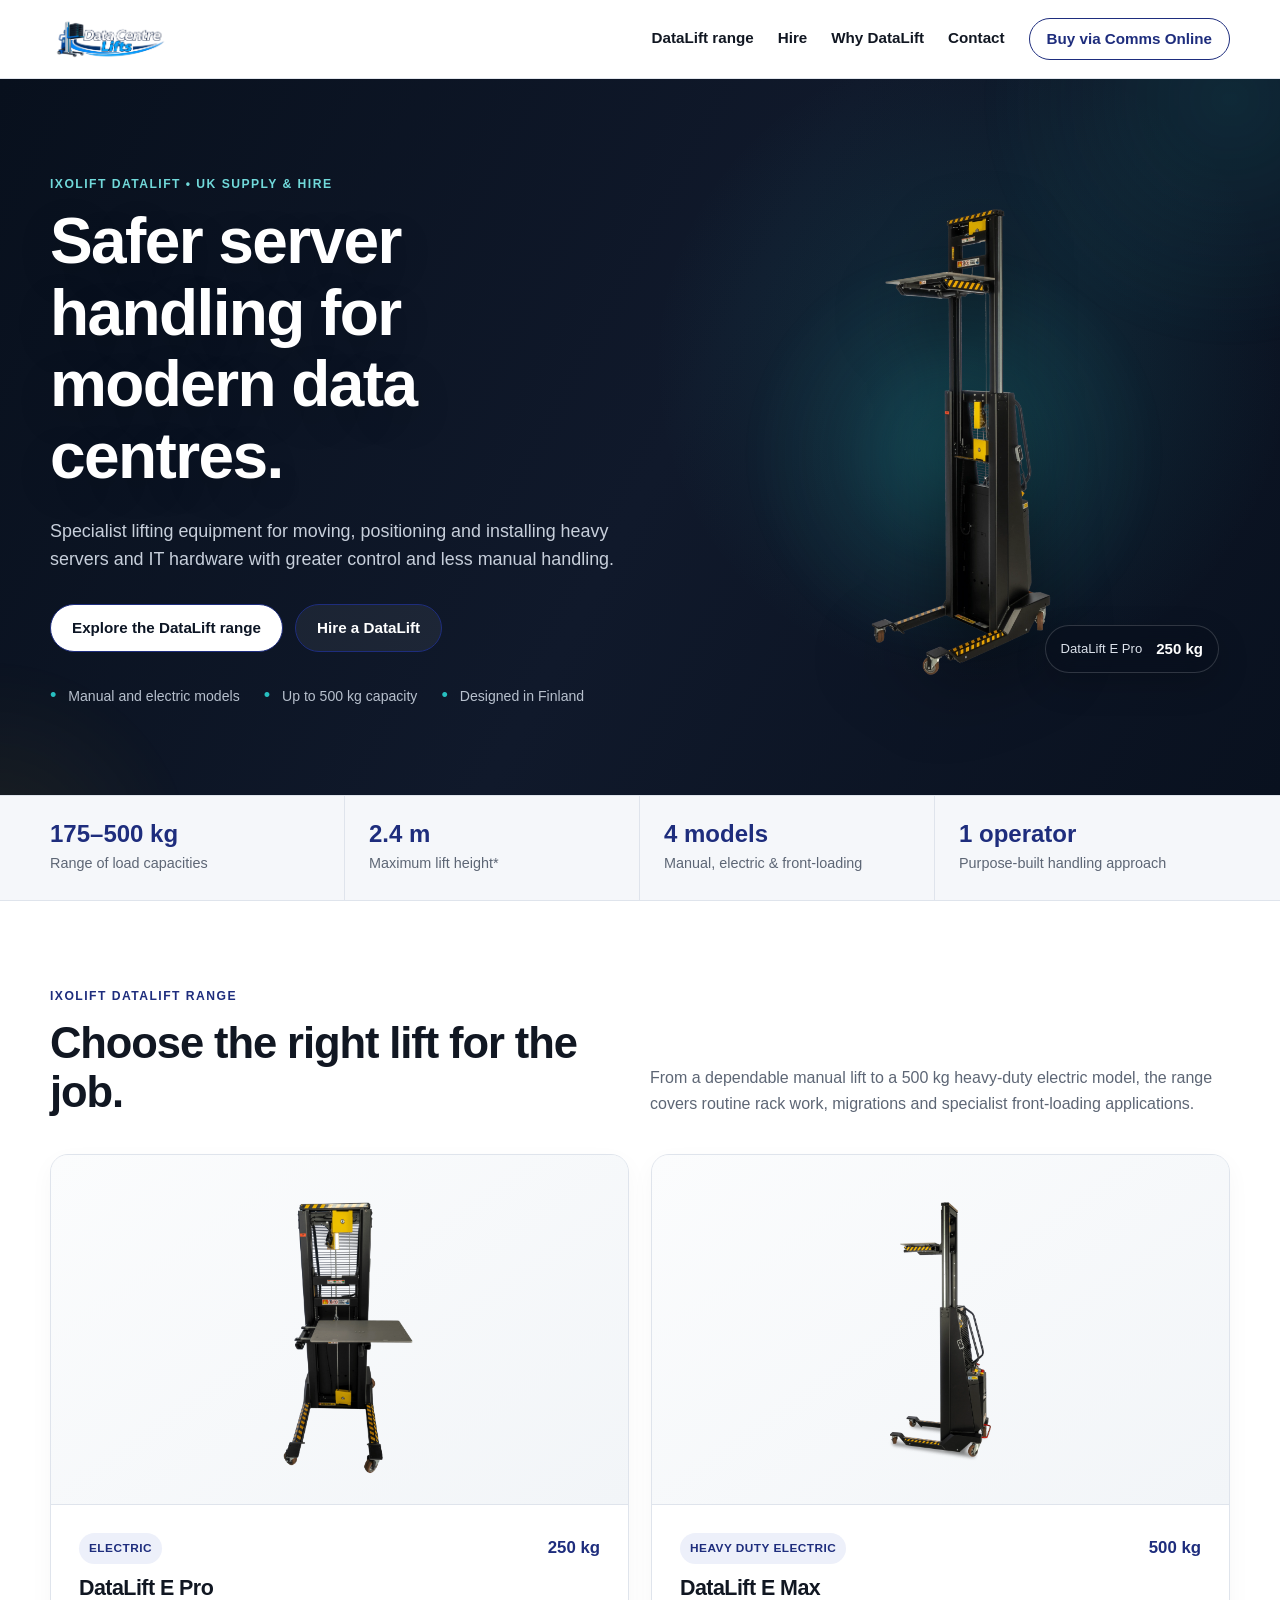
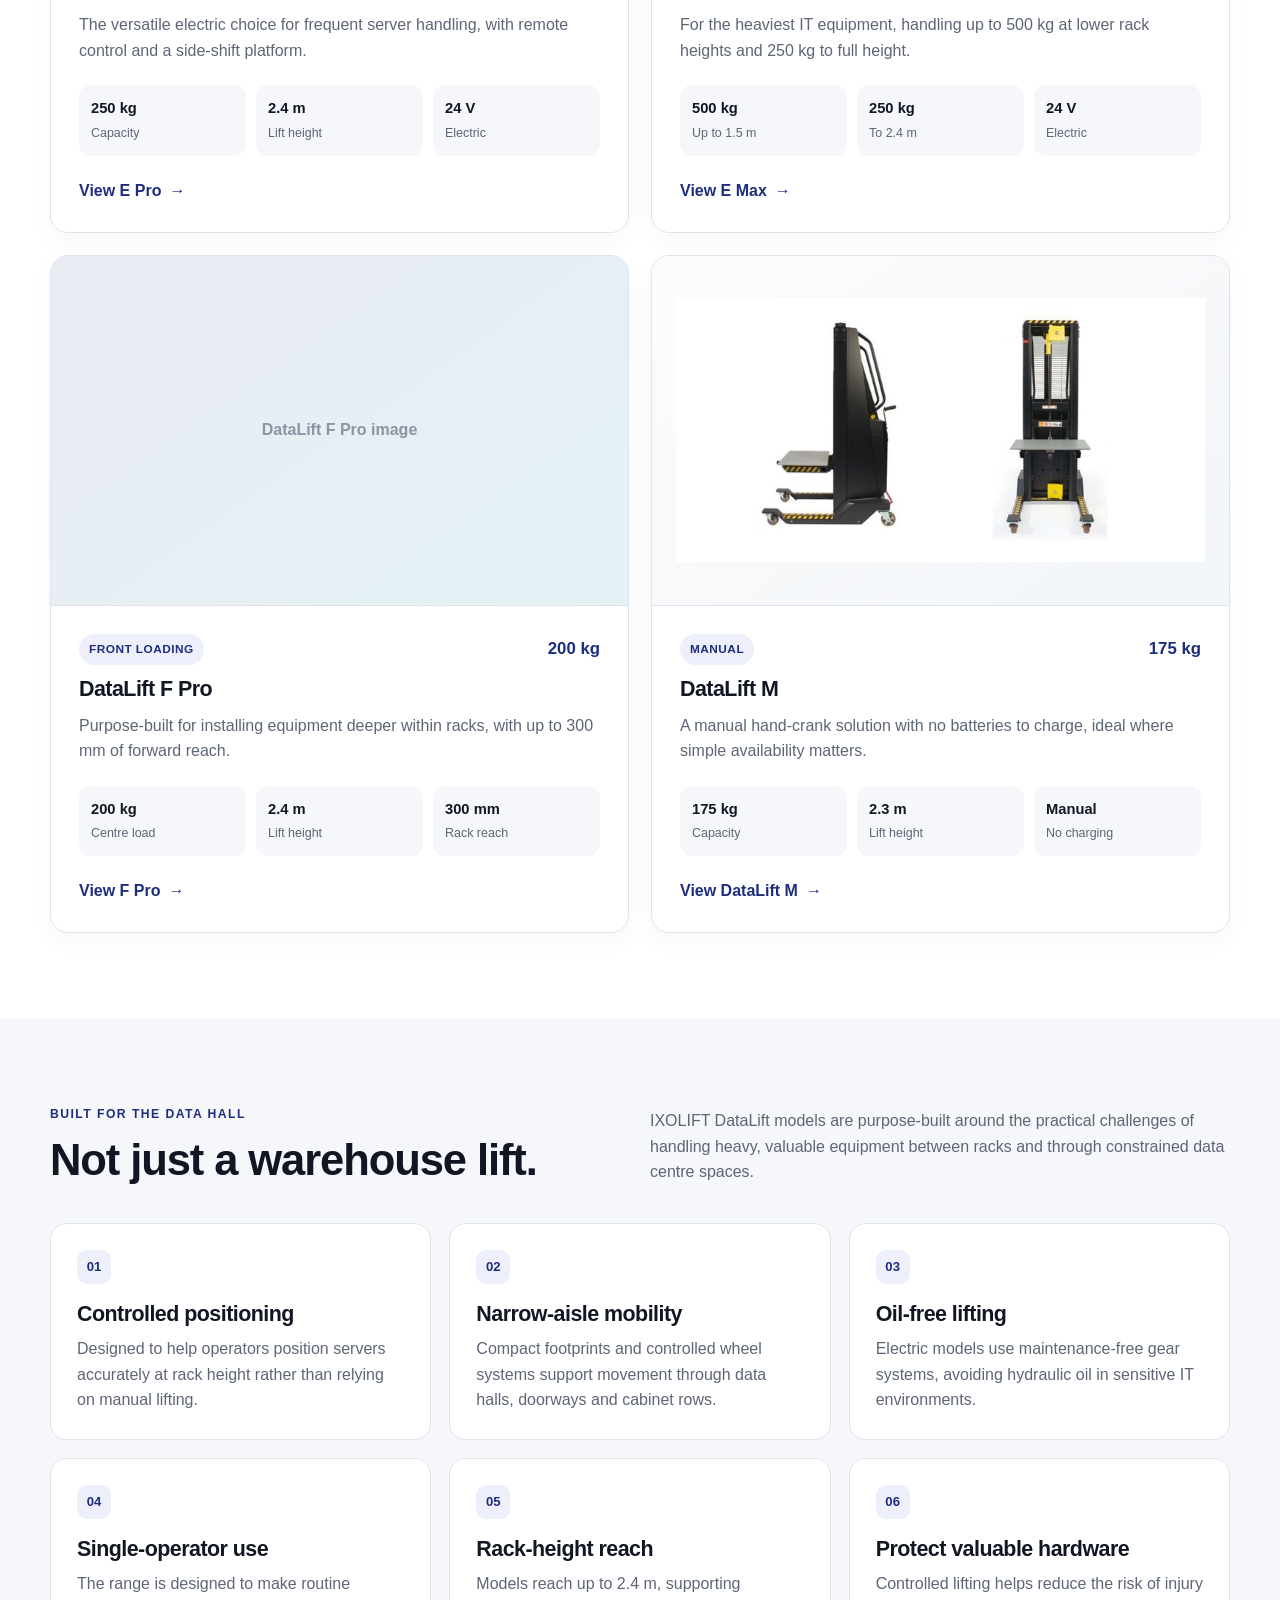
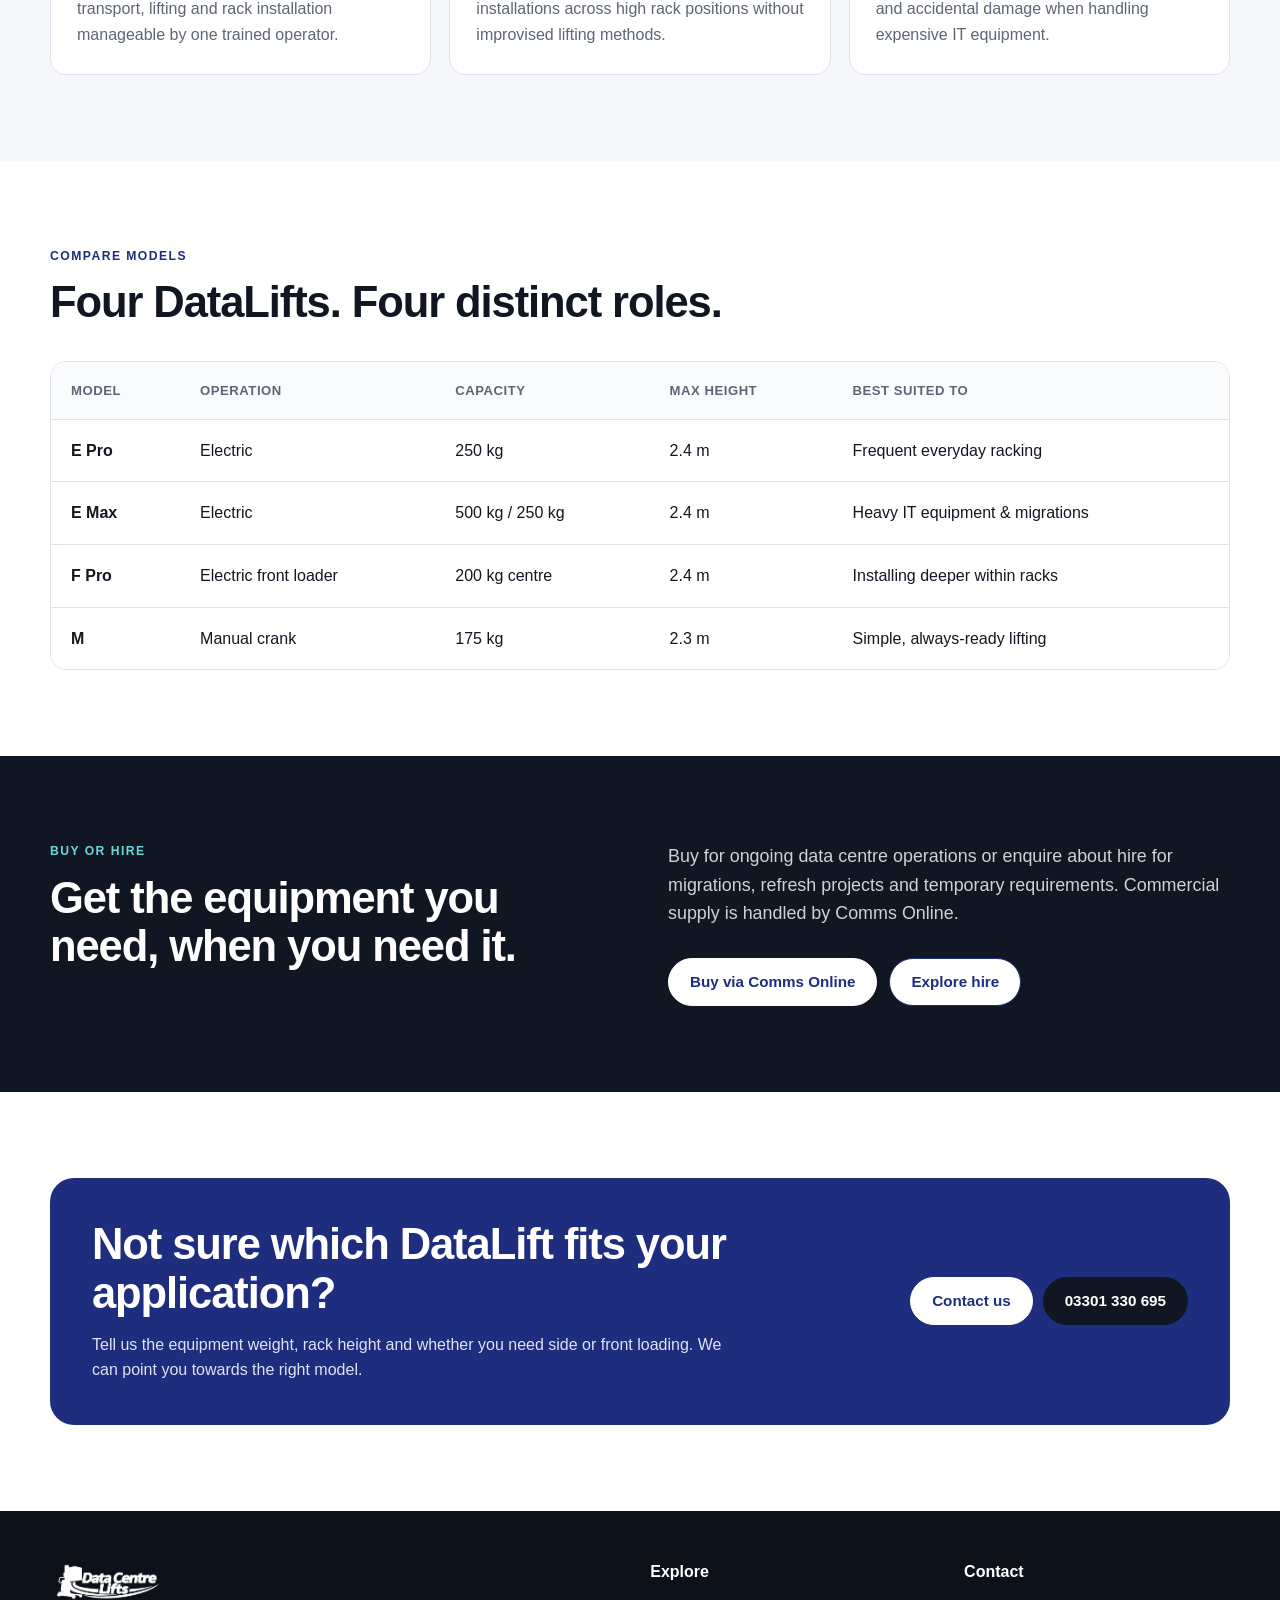
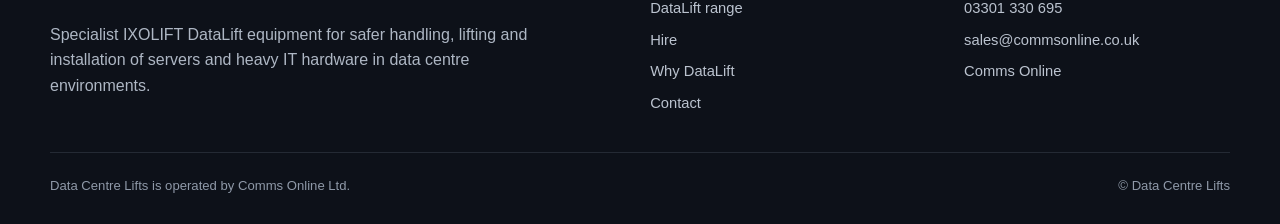
==== commit 3e041f80: "Update index.html" ====
--- a/index.html
+++ b/index.html
@@ -1,297 +1,1071 @@
-    <!doctype html>
-    <html lang="en-GB">
-    <head>
-      <meta charset="utf-8">
-      <meta name="viewport" content="width=device-width,initial-scale=1">
-      <title>Data Centre Lifts | IXOLIFT Server Lifts UK</title>
-      <meta name="description" content="IXOLIFT DataLift server lifting equipment for UK data centres. Compare E Pro, E Max, F Pro and manual DataLift M models, with purchase and hire options.">
-      <link rel="canonical" href="https://datacentrelifts.co.uk/">
-      <meta name="robots" content="index,follow,max-image-preview:large">
-      <meta property="og:type" content="website">
-      <meta property="og:site_name" content="Data Centre Lifts">
-      <meta property="og:title" content="Data Centre Lifts | IXOLIFT Server Lifts UK">
-      <meta property="og:description" content="IXOLIFT DataLift server lifting equipment for UK data centres. Compare E Pro, E Max, F Pro and manual DataLift M models, with purchase and hire options.">
-      <meta property="og:url" content="https://datacentrelifts.co.uk/">
-      <meta property="og:image" content="https://datacentrelifts.co.uk/images/og-data-centre-lifts.jpg">
-      <meta name="twitter:card" content="summary_large_image">
-      <link rel="stylesheet" href="styles.css">
-      <link rel="icon" href="images/favicon.png">
-
-<script type="application/ld+json">
-{
-  "@context":"https://schema.org",
-  "@graph":[
-    {
-      "@type":"Organization",
-      "@id":"https://datacentrelifts.co.uk/#organization",
-      "name":"Data Centre Lifts",
-      "url":"https://datacentrelifts.co.uk/",
-      "telephone":"+44 3301 330 695",
-      "email":"sales@commsonline.co.uk",
-      "parentOrganization":{"@type":"Organization","name":"Comms Online Ltd","url":"https://commsonline.co.uk/"}
-    },
-    {
-      "@type":"WebSite",
-      "@id":"https://datacentrelifts.co.uk/#website",
-      "url":"https://datacentrelifts.co.uk/",
-      "name":"Data Centre Lifts",
-      "publisher":{"@id":"https://datacentrelifts.co.uk/#organization"}
-    }
-  ]
-}
-</script>
-
-    </head>
-    <body>
+<!doctype html>
+<html lang="en-GB">
+
+<head>
+  <meta charset="utf-8">
+  <meta name="viewport" content="width=device-width,initial-scale=1">
+
+  <title>Data Centre Lifts | IXOLIFT Server Lifts UK</title>
+
+  <meta
+    name="description"
+    content="IXOLIFT DataLift server lifting equipment for UK data centres. Compare E Pro, E Max, F Pro and manual DataLift M models, with purchase and hire options."
+  >
+
+  <link
+    rel="canonical"
+    href="https://datacentrelifts.co.uk/"
+  >
+
+  <meta
+    name="robots"
+    content="index,follow,max-image-preview:large"
+  >
+
+  <meta
+    property="og:type"
+    content="website"
+  >
+
+  <meta
+    property="og:site_name"
+    content="Data Centre Lifts"
+  >
+
+  <meta
+    property="og:title"
+    content="Data Centre Lifts | IXOLIFT Server Lifts UK"
+  >
+
+  <meta
+    property="og:description"
+    content="IXOLIFT DataLift server lifting equipment for UK data centres. Compare E Pro, E Max, F Pro and manual DataLift M models, with purchase and hire options."
+  >
+
+  <meta
+    property="og:url"
+    content="https://datacentrelifts.co.uk/"
+  >
+
+  <meta
+    property="og:image"
+    content="https://datacentrelifts.co.uk/images/og-data-centre-lifts.jpg"
+  >
+
+  <meta
+    name="twitter:card"
+    content="summary_large_image"
+  >
+
+  <link
+    rel="stylesheet"
+    href="styles.css"
+  >
+
+  <link
+    rel="icon"
+    href="images/favicon.png"
+  >
+
+  <script type="application/ld+json">
+  {
+    "@context":"https://schema.org",
+    "@graph":[
+      {
+        "@type":"Organization",
+        "@id":"https://datacentrelifts.co.uk/#organization",
+        "name":"Data Centre Lifts",
+        "url":"https://datacentrelifts.co.uk/",
+        "telephone":"+44 3301 330 695",
+        "email":"sales@commsonline.co.uk",
+        "parentOrganization":{
+          "@type":"Organization",
+          "name":"Comms Online Ltd",
+          "url":"https://commsonline.co.uk/"
+        }
+      },
+      {
+        "@type":"WebSite",
+        "@id":"https://datacentrelifts.co.uk/#website",
+        "url":"https://datacentrelifts.co.uk/",
+        "name":"Data Centre Lifts",
+        "publisher":{
+          "@id":"https://datacentrelifts.co.uk/#organization"
+        }
+      }
+    ]
+  }
+  </script>
+
+</head>
+
+<body>
 
 <header class="site-header">
+
   <div class="container header-inner">
-    <a class="brand" href="index.html" aria-label="Data Centre Lifts home">
-      <img src="images/data-centre-lifts-logo.png" alt="Data Centre Lifts" onerror="this.style.display='none';this.nextElementSibling.style.display='block';">
-      <span class="brand-fallback">DATA CENTRE<br>LIFTS</span>
+
+    <a
+      class="brand"
+      href="index.html"
+      aria-label="Data Centre Lifts home"
+    >
+
+      <img
+        src="images/data-centre-lifts-logo.png"
+        alt="Data Centre Lifts"
+        onerror="this.style.display='none';this.nextElementSibling.style.display='block';"
+      >
+
+      <span class="brand-fallback">
+        DATA CENTRE<br>LIFTS
+      </span>
+
     </a>
-    <button class="menu-btn" aria-label="Open navigation" aria-expanded="false">
-      <span></span><span></span><span></span>
+
+    <button
+      class="menu-btn"
+      aria-label="Open navigation"
+      aria-expanded="false"
+    >
+      <span></span>
+      <span></span>
+      <span></span>
     </button>
-    <nav class="nav" aria-label="Main navigation">
-      <a href="index.html#range">DataLift range</a>
-      <a href="hire.html">Hire</a>
-      <a href="index.html#why">Why DataLift</a>
-      <a href="contact.html">Contact</a>
-      <a class="header-cta" href="https://commsonline.co.uk/collections/server-lifters" target="_blank" rel="noopener">Buy via Comms Online</a>
+
+    <nav
+      class="nav"
+      aria-label="Main navigation"
+    >
+
+      <a href="index.html#range">
+        DataLift range
+      </a>
+
+      <a href="hire.html">
+        Hire
+      </a>
+
+      <a href="index.html#why">
+        Why DataLift
+      </a>
+
+      <a href="contact.html">
+        Contact
+      </a>
+
+      <a
+        class="header-cta"
+        href="https://commsonline.co.uk/collections/server-lifters"
+        target="_blank"
+        rel="noopener"
+      >
+        Buy via Comms Online
+      </a>
+
     </nav>
+
   </div>
+
 </header>
 
-    <main>
+<main>
 
 <section class="hero hero-network">
-  <canvas id="network-canvas" class="network-canvas" aria-hidden="true"></canvas>
-  <div class="hero-orb hero-orb-one" aria-hidden="true"></div>
-  <div class="hero-orb hero-orb-two" aria-hidden="true"></div>
+
+  <canvas
+    id="network-canvas"
+    class="network-canvas"
+    aria-hidden="true"
+  ></canvas>
+
+  <div
+    class="hero-orb hero-orb-one"
+    aria-hidden="true"
+  ></div>
+
+  <div
+    class="hero-orb hero-orb-two"
+    aria-hidden="true"
+  ></div>
 
   <div class="container hero-grid">
+
     <div class="hero-copy">
-      <p class="eyebrow">IXOLIFT DataLift • UK supply &amp; hire</p>
-      <h1>Safer server handling for modern data centres.</h1>
-      <p class="lead">Specialist lifting equipment for moving, positioning and installing heavy servers and IT hardware with greater control and less manual handling.</p>
+
+      <p class="eyebrow">
+        IXOLIFT DataLift • UK supply &amp; hire
+      </p>
+
+      <h1>
+        Safer server handling for modern data centres.
+      </h1>
+
+      <p class="lead">
+        Specialist lifting equipment for moving,
+        positioning and installing heavy servers
+        and IT hardware with greater control and
+        less manual handling.
+      </p>
+
       <div class="button-row">
-        <a class="btn btn-hero-primary" href="#range">Explore the DataLift range</a>
-        <a class="btn btn-hero-secondary" href="hire.html">Hire a DataLift</a>
-      </div>
+
+        <a
+          class="btn btn-hero-primary"
+          href="#range"
+        >
+          Explore the DataLift range
+        </a>
+
+        <a
+          class="btn btn-hero-secondary"
+          href="hire.html"
+        >
+          Hire a DataLift
+        </a>
+
+      </div>
+
       <div class="hero-note">
-        <span>Manual and electric models</span>
-        <span>Up to 500 kg capacity</span>
-        <span>Designed in Finland</span>
-      </div>
+
+        <span>
+          Manual and electric models
+        </span>
+
+        <span>
+          Up to 500 kg capacity
+        </span>
+
+        <span>
+          Designed in Finland
+        </span>
+
+      </div>
+
     </div>
 
     <div class="hero-product-wrap">
-      <div class="hero-product-glow" aria-hidden="true"></div>
-      <img class="hero-product" src="images/datalift-e-pro-hero.webp" alt="IXOLIFT DataLift E Pro server lifter">
+
+      <div
+        class="hero-product-glow"
+        aria-hidden="true"
+      ></div>
+
+      <img
+        class="hero-product"
+        src="images/datalift-e-pro-hero.webp"
+        alt="IXOLIFT DataLift E Pro server lifter"
+      >
+
       <div class="hero-model-badge">
-        <span>DataLift E Pro</span>
-        <strong>250 kg</strong>
-      </div>
-    </div>
+
+        <span>
+          DataLift E Pro
+        </span>
+
+        <strong>
+          250 kg
+        </strong>
+
+      </div>
+
+    </div>
+
   </div>
+
 </section>
 
-<section class="stats" aria-label="DataLift range summary">
+
+<section
+  class="stats"
+  aria-label="DataLift range summary"
+>
+
   <div class="container stats-grid">
-    <div class="stat"><strong>175–500 kg</strong><span>Range of load capacities</span></div>
-    <div class="stat"><strong>2.4 m</strong><span>Maximum lift height*</span></div>
-    <div class="stat"><strong>4 models</strong><span>Manual, electric & front-loading</span></div>
-    <div class="stat"><strong>1 operator</strong><span>Purpose-built handling approach</span></div>
+
+    <div class="stat">
+      <strong>175–500 kg</strong>
+      <span>Range of load capacities</span>
+    </div>
+
+    <div class="stat">
+      <strong>2.4 m</strong>
+      <span>Maximum lift height*</span>
+    </div>
+
+    <div class="stat">
+      <strong>4 models</strong>
+      <span>Manual, electric &amp; front-loading</span>
+    </div>
+
+    <div class="stat">
+      <strong>1 operator</strong>
+      <span>Purpose-built handling approach</span>
+    </div>
+
   </div>
+
 </section>
 
-<section class="section" id="range">
+
+<section
+  class="section"
+  id="range"
+>
+
   <div class="container">
+
     <div class="section-head">
+
       <div>
-        <p class="eyebrow">IXOLIFT DataLift range</p>
-        <h2>Choose the right lift for the job.</h2>
-      </div>
-      <p>From a dependable manual lift to a 500 kg heavy-duty electric model, the range covers routine rack work, migrations and specialist front-loading applications.</p>
-    </div>
+
+        <p class="eyebrow">
+          IXOLIFT DataLift range
+        </p>
+
+        <h2>
+          Choose the right lift for the job.
+        </h2>
+
+      </div>
+
+      <p>
+        From a dependable manual lift to a
+        500 kg heavy-duty electric model,
+        the range covers routine rack work,
+        migrations and specialist front-loading
+        applications.
+      </p>
+
+    </div>
+
 
     <div class="product-grid">
+
+
       <article class="product-card">
-        <div class="product-image" data-placeholder="DataLift E Pro image">
-          <img src="images/datalift-e-pro-front.webp" alt="IXOLIFT DataLift E Pro 250kg electric server lifter" onerror="this.remove()">
-        </div>
+
+        <div
+          class="product-image"
+          data-placeholder="DataLift E Pro image"
+        >
+
+          <img
+            src="images/datalift-e-pro-front.webp"
+            alt="IXOLIFT DataLift E Pro 250kg electric server lifter"
+            onerror="this.remove()"
+          >
+
+        </div>
+
         <div class="product-body">
-          <div class="product-topline"><span class="pill">Electric</span><span class="capacity">250 kg</span></div>
-          <h3>DataLift E Pro</h3>
-          <p>The versatile electric choice for frequent server handling, with remote control and a side-shift platform.</p>
+
+          <div class="product-topline">
+
+            <span class="pill">
+              Electric
+            </span>
+
+            <span class="capacity">
+              250 kg
+            </span>
+
+          </div>
+
+          <h3>
+            DataLift E Pro
+          </h3>
+
+          <p>
+            The versatile electric choice for
+            frequent server handling, with
+            remote control and a side-shift platform.
+          </p>
+
           <div class="spec-mini">
-            <div><strong>250 kg</strong><span>Capacity</span></div>
-            <div><strong>2.4 m</strong><span>Lift height</span></div>
-            <div><strong>24 V</strong><span>Electric</span></div>
+
+            <div>
+              <strong>250 kg</strong>
+              <span>Capacity</span>
+            </div>
+
+            <div>
+              <strong>2.4 m</strong>
+              <span>Lift height</span>
+            </div>
+
+            <div>
+              <strong>24 V</strong>
+              <span>Electric</span>
+            </div>
+
           </div>
-          <a class="text-link" href="datalift-e-pro.html">View E Pro <span>→</span></a>
-        </div>
+
+          <a
+            class="text-link"
+            href="datalift-e-pro.html"
+          >
+            View E Pro
+            <span>→</span>
+          </a>
+
+        </div>
+
       </article>
 
+
       <article class="product-card">
-        <div class="product-image" data-placeholder="DataLift E Max image">
-          <img src="images/datalift-e-max-side.webp" alt="IXOLIFT DataLift E Max 500kg heavy-duty server lifter" onerror="this.remove()">
-        </div>
+
+        <div
+          class="product-image"
+          data-placeholder="DataLift E Max image"
+        >
+
+          <img
+            src="images/datalift-e-max-side.webp"
+            alt="IXOLIFT DataLift E Max 500kg heavy-duty server lifter"
+            onerror="this.remove()"
+          >
+
+        </div>
+
         <div class="product-body">
-          <div class="product-topline"><span class="pill">Heavy duty electric</span><span class="capacity">500 kg</span></div>
-          <h3>DataLift E Max</h3>
-          <p>For the heaviest IT equipment, handling up to 500 kg at lower rack heights and 250 kg to full height.</p>
+
+          <div class="product-topline">
+
+            <span class="pill">
+              Heavy duty electric
+            </span>
+
+            <span class="capacity">
+              500 kg
+            </span>
+
+          </div>
+
+          <h3>
+            DataLift E Max
+          </h3>
+
+          <p>
+            For the heaviest IT equipment,
+            handling up to 500 kg at lower
+            rack heights and 250 kg to full height.
+          </p>
+
           <div class="spec-mini">
-            <div><strong>500 kg</strong><span>Up to 1.5 m</span></div>
-            <div><strong>250 kg</strong><span>To 2.4 m</span></div>
-            <div><strong>24 V</strong><span>Electric</span></div>
+
+            <div>
+              <strong>500 kg</strong>
+              <span>Up to 1.5 m</span>
+            </div>
+
+            <div>
+              <strong>250 kg</strong>
+              <span>To 2.4 m</span>
+            </div>
+
+            <div>
+              <strong>24 V</strong>
+              <span>Electric</span>
+            </div>
+
           </div>
-          <a class="text-link" href="datalift-e-max.html">View E Max <span>→</span></a>
-        </div>
+
+          <a
+            class="text-link"
+            href="datalift-e-max.html"
+          >
+            View E Max
+            <span>→</span>
+          </a>
+
+        </div>
+
       </article>
 
+
       <article class="product-card">
-        <div class="product-image" data-placeholder="DataLift F Pro image">
-          <img src="images/datalift-f-pro-front-loading-server-lifter-01-main.jpg" alt="IXOLIFT DataLift F Pro front-loading server lifter" onerror="this.remove()">
-        </div>
+
+        <div
+          class="product-image"
+          data-placeholder="DataLift F Pro image"
+        >
+
+          <img
+            src="images/datalift-f-pro-front-loading-server-lifter-01-main.jpg"
+            alt="IXOLIFT DataLift F Pro front-loading server lifter"
+            onerror="this.remove()"
+          >
+
+        </div>
+
         <div class="product-body">
-          <div class="product-topline"><span class="pill">Front loading</span><span class="capacity">200 kg</span></div>
-          <h3>DataLift F Pro</h3>
-          <p>Purpose-built for installing equipment deeper within racks, with up to 300 mm of forward reach.</p>
+
+          <div class="product-topline">
+
+            <span class="pill">
+              Front loading
+            </span>
+
+            <span class="capacity">
+              200 kg
+            </span>
+
+          </div>
+
+          <h3>
+            DataLift F Pro
+          </h3>
+
+          <p>
+            Purpose-built for installing equipment
+            deeper within racks, with up to
+            300 mm of forward reach.
+          </p>
+
           <div class="spec-mini">
-            <div><strong>200 kg</strong><span>Centre load</span></div>
-            <div><strong>2.4 m</strong><span>Lift height</span></div>
-            <div><strong>300 mm</strong><span>Rack reach</span></div>
+
+            <div>
+              <strong>200 kg</strong>
+              <span>Centre load</span>
+            </div>
+
+            <div>
+              <strong>2.4 m</strong>
+              <span>Lift height</span>
+            </div>
+
+            <div>
+              <strong>300 mm</strong>
+              <span>Rack reach</span>
+            </div>
+
           </div>
-          <a class="text-link" href="datalift-f-pro.html">View F Pro <span>→</span></a>
-        </div>
+
+          <a
+            class="text-link"
+            href="datalift-f-pro.html"
+          >
+            View F Pro
+            <span>→</span>
+          </a>
+
+        </div>
+
       </article>
 
+
       <article class="product-card">
-        <div class="product-image" data-placeholder="DataLift M image">
-          <img src="images/datalift-m-equipment-lifter.jpg" alt="IXOLIFT DataLift M 175kg manual server lifter" onerror="this.remove()">
-        </div>
+
+        <div
+          class="product-image"
+          data-placeholder="DataLift M image"
+        >
+
+          <img
+            src="images/datalift-m-equipment-lifter.jpg"
+            alt="IXOLIFT DataLift M 175kg manual server lifter"
+            onerror="this.remove()"
+          >
+
+        </div>
+
         <div class="product-body">
-          <div class="product-topline"><span class="pill">Manual</span><span class="capacity">175 kg</span></div>
-          <h3>DataLift M</h3>
-          <p>A manual hand-crank solution with no batteries to charge, ideal where simple availability matters.</p>
+
+          <div class="product-topline">
+
+            <span class="pill">
+              Manual
+            </span>
+
+            <span class="capacity">
+              175 kg
+            </span>
+
+          </div>
+
+          <h3>
+            DataLift M
+          </h3>
+
+          <p>
+            A manual hand-crank solution with
+            no batteries to charge, ideal where
+            simple availability matters.
+          </p>
+
           <div class="spec-mini">
-            <div><strong>175 kg</strong><span>Capacity</span></div>
-            <div><strong>2.3 m</strong><span>Lift height</span></div>
-            <div><strong>Manual</strong><span>No charging</span></div>
+
+            <div>
+              <strong>175 kg</strong>
+              <span>Capacity</span>
+            </div>
+
+            <div>
+              <strong>2.3 m</strong>
+              <span>Lift height</span>
+            </div>
+
+            <div>
+              <strong>Manual</strong>
+              <span>No charging</span>
+            </div>
+
           </div>
-          <a class="text-link" href="datalift-m.html">View DataLift M <span>→</span></a>
-        </div>
+
+          <a
+            class="text-link"
+            href="datalift-m.html"
+          >
+            View DataLift M
+            <span>→</span>
+          </a>
+
+        </div>
+
       </article>
-    </div>
+
+
+    </div>
+
   </div>
+
 </section>
 
-<section class="section section-soft" id="why">
+
+<section
+  class="section section-soft"
+  id="why"
+>
+
   <div class="container">
+
     <div class="section-head">
+
       <div>
-        <p class="eyebrow">Built for the data hall</p>
-        <h2>Not just a warehouse lift.</h2>
-      </div>
-      <p>IXOLIFT DataLift models are purpose-built around the practical challenges of handling heavy, valuable equipment between racks and through constrained data centre spaces.</p>
-    </div>
+
+        <p class="eyebrow">
+          Built for the data hall
+        </p>
+
+        <h2>
+          Not just a warehouse lift.
+        </h2>
+
+      </div>
+
+      <p>
+        IXOLIFT DataLift models are purpose-built
+        around the practical challenges of handling
+        heavy, valuable equipment between racks and
+        through constrained data centre spaces.
+      </p>
+
+    </div>
+
 
     <div class="feature-grid">
-      <div class="feature"><div class="feature-no">01</div><h3>Controlled positioning</h3><p>Designed to help operators position servers accurately at rack height rather than relying on manual lifting.</p></div>
-      <div class="feature"><div class="feature-no">02</div><h3>Narrow-aisle mobility</h3><p>Compact footprints and controlled wheel systems support movement through data halls, doorways and cabinet rows.</p></div>
-      <div class="feature"><div class="feature-no">03</div><h3>Oil-free lifting</h3><p>Electric models use maintenance-free gear systems, avoiding hydraulic oil in sensitive IT environments.</p></div>
-      <div class="feature"><div class="feature-no">04</div><h3>Single-operator use</h3><p>The range is designed to make routine transport, lifting and rack installation manageable by one trained operator.</p></div>
-      <div class="feature"><div class="feature-no">05</div><h3>Rack-height reach</h3><p>Models reach up to 2.4 m, supporting installations across high rack positions without improvised lifting methods.</p></div>
-      <div class="feature"><div class="feature-no">06</div><h3>Protect valuable hardware</h3><p>Controlled lifting helps reduce the risk of injury and accidental damage when handling expensive IT equipment.</p></div>
-    </div>
+
+      <div class="feature">
+
+        <div class="feature-no">
+          01
+        </div>
+
+        <h3>
+          Controlled positioning
+        </h3>
+
+        <p>
+          Designed to help operators position
+          servers accurately at rack height rather
+          than relying on manual lifting.
+        </p>
+
+      </div>
+
+
+      <div class="feature">
+
+        <div class="feature-no">
+          02
+        </div>
+
+        <h3>
+          Narrow-aisle mobility
+        </h3>
+
+        <p>
+          Compact footprints and controlled wheel
+          systems support movement through data halls,
+          doorways and cabinet rows.
+        </p>
+
+      </div>
+
+
+      <div class="feature">
+
+        <div class="feature-no">
+          03
+        </div>
+
+        <h3>
+          Oil-free lifting
+        </h3>
+
+        <p>
+          Electric models use maintenance-free
+          gear systems, avoiding hydraulic oil
+          in sensitive IT environments.
+        </p>
+
+      </div>
+
+
+      <div class="feature">
+
+        <div class="feature-no">
+          04
+        </div>
+
+        <h3>
+          Single-operator use
+        </h3>
+
+        <p>
+          The range is designed to make routine
+          transport, lifting and rack installation
+          manageable by one trained operator.
+        </p>
+
+      </div>
+
+
+      <div class="feature">
+
+        <div class="feature-no">
+          05
+        </div>
+
+        <h3>
+          Rack-height reach
+        </h3>
+
+        <p>
+          Models reach up to 2.4 m, supporting
+          installations across high rack positions
+          without improvised lifting methods.
+        </p>
+
+      </div>
+
+
+      <div class="feature">
+
+        <div class="feature-no">
+          06
+        </div>
+
+        <h3>
+          Protect valuable hardware
+        </h3>
+
+        <p>
+          Controlled lifting helps reduce the risk
+          of injury and accidental damage when
+          handling expensive IT equipment.
+        </p>
+
+      </div>
+
+    </div>
+
   </div>
+
 </section>
 
+
 <section class="section">
+
   <div class="container">
+
     <div>
-      <p class="eyebrow">Compare models</p>
-      <h2>Four DataLifts. Four distinct roles.</h2>
-    </div>
+
+      <p class="eyebrow">
+        Compare models
+      </p>
+
+      <h2>
+        Four DataLifts. Four distinct roles.
+      </h2>
+
+    </div>
+
+
     <div class="comparison-wrap">
+
       <table class="comparison">
-        <thead><tr><th>Model</th><th>Operation</th><th>Capacity</th><th>Max height</th><th>Best suited to</th></tr></thead>
+
+        <thead>
+
+          <tr>
+            <th>Model</th>
+            <th>Operation</th>
+            <th>Capacity</th>
+            <th>Max height</th>
+            <th>Best suited to</th>
+          </tr>
+
+        </thead>
+
         <tbody>
-          <tr><td>E Pro</td><td>Electric</td><td>250 kg</td><td>2.4 m</td><td>Frequent everyday racking</td></tr>
-          <tr><td>E Max</td><td>Electric</td><td>500 kg / 250 kg</td><td>2.4 m</td><td>Heavy IT equipment & migrations</td></tr>
-          <tr><td>F Pro</td><td>Electric front loader</td><td>200 kg centre</td><td>2.4 m</td><td>Installing deeper within racks</td></tr>
-          <tr><td>M</td><td>Manual crank</td><td>175 kg</td><td>2.3 m</td><td>Simple, always-ready lifting</td></tr>
+
+          <tr>
+            <td>E Pro</td>
+            <td>Electric</td>
+            <td>250 kg</td>
+            <td>2.4 m</td>
+            <td>Frequent everyday racking</td>
+          </tr>
+
+          <tr>
+            <td>E Max</td>
+            <td>Electric</td>
+            <td>500 kg / 250 kg</td>
+            <td>2.4 m</td>
+            <td>Heavy IT equipment &amp; migrations</td>
+          </tr>
+
+          <tr>
+            <td>F Pro</td>
+            <td>Electric front loader</td>
+            <td>200 kg centre</td>
+            <td>2.4 m</td>
+            <td>Installing deeper within racks</td>
+          </tr>
+
+          <tr>
+            <td>M</td>
+            <td>Manual crank</td>
+            <td>175 kg</td>
+            <td>2.3 m</td>
+            <td>Simple, always-ready lifting</td>
+          </tr>
+
         </tbody>
+
       </table>
-    </div>
+
+    </div>
+
   </div>
+
 </section>
 
+
 <section class="section section-dark">
+
   <div class="container two-col">
+
     <div>
-      <p class="eyebrow">Buy or hire</p>
-      <h2>Get the equipment you need, when you need it.</h2>
-    </div>
+
+      <p class="eyebrow">
+        Buy or hire
+      </p>
+
+      <h2>
+        Get the equipment you need,
+        when you need it.
+      </h2>
+
+    </div>
+
+
     <div>
-      <p class="lead">Buy for ongoing data centre operations or enquire about hire for migrations, refresh projects and temporary requirements. Commercial supply is handled by Comms Online.</p>
+
+      <p class="lead">
+        Buy for ongoing data centre operations
+        or enquire about hire for migrations,
+        refresh projects and temporary requirements.
+        Commercial supply is handled by Comms Online.
+      </p>
+
       <div class="button-row">
-        <a class="btn btn-light" href="https://commsonline.co.uk/collections/server-lifters" target="_blank" rel="noopener">Buy via Comms Online</a>
-        <a class="btn btn-secondary" href="hire.html">Explore hire</a>
-      </div>
-    </div>
+
+        <a
+          class="btn btn-light"
+          href="https://commsonline.co.uk/collections/server-lifters"
+          target="_blank"
+          rel="noopener"
+        >
+          Buy via Comms Online
+        </a>
+
+        <a
+          class="btn btn-secondary"
+          href="hire.html"
+        >
+          Explore hire
+        </a>
+
+      </div>
+
+    </div>
+
   </div>
+
 </section>
 
+
 <section class="section">
+
   <div class="container cta-panel">
+
     <div>
-      <h2>Not sure which DataLift fits your application?</h2>
-      <p>Tell us the equipment weight, rack height and whether you need side or front loading. We can point you towards the right model.</p>
-    </div>
+
+      <h2>
+        Not sure which DataLift fits your application?
+      </h2>
+
+      <p>
+        Tell us the equipment weight,
+        rack height and whether you need
+        side or front loading.
+        We can point you towards the right model.
+      </p>
+
+    </div>
+
+
     <div class="cta-actions">
-      <a class="btn btn-light" href="contact.html">Contact us</a>
-      <a class="btn btn-dark" href="tel:03301330695">03301 330 695</a>
-    </div>
+
+      <a
+        class="btn btn-light"
+        href="contact.html"
+      >
+        Contact us
+      </a>
+
+      <a
+        class="btn btn-dark"
+        href="tel:03301330695"
+      >
+        03301 330 695
+      </a>
+
+    </div>
+
   </div>
+
 </section>
 
-    </main>
+</main>
+
 
 <footer class="site-footer">
+
   <div class="container">
+
     <div class="footer-grid">
+
       <div class="footer-brand">
-        <img src="images/data-centre-lifts-logo.png" alt="Data Centre Lifts" onerror="this.style.display='none';">
-        <p>Specialist IXOLIFT DataLift equipment for safer handling, lifting and installation of servers and heavy IT hardware in data centre environments.</p>
-      </div>
+
+        <img
+          src="images/data-centre-lifts-logo.png"
+          alt="Data Centre Lifts"
+          onerror="this.style.display='none';"
+        >
+
+        <p>
+          Specialist IXOLIFT DataLift equipment
+          for safer handling, lifting and installation
+          of servers and heavy IT hardware
+          in data centre environments.
+        </p>
+
+      </div>
+
+
       <div>
-        <div class="footer-title">Explore</div>
+
+        <div class="footer-title">
+          Explore
+        </div>
+
         <div class="footer-links">
-          <a href="index.html#range">DataLift range</a>
-          <a href="hire.html">Hire</a>
-          <a href="index.html#why">Why DataLift</a>
-          <a href="contact.html">Contact</a>
-        </div>
-      </div>
+
+          <a href="index.html#range">
+            DataLift range
+          </a>
+
+          <a href="hire.html">
+            Hire
+          </a>
+
+          <a href="index.html#why">
+            Why DataLift
+          </a>
+
+          <a href="contact.html">
+            Contact
+          </a>
+
+        </div>
+
+      </div>
+
+
       <div>
-        <div class="footer-title">Contact</div>
+
+        <div class="footer-title">
+          Contact
+        </div>
+
         <div class="footer-links">
-          <a href="tel:03301330695">03301 330 695</a>
-          <a href="mailto:sales@commsonline.co.uk">sales@commsonline.co.uk</a>
-          <a href="https://commsonline.co.uk" target="_blank" rel="noopener">Comms Online</a>
-        </div>
-      </div>
-    </div>
+
+          <a href="tel:03301330695">
+            03301 330 695
+          </a>
+
+          <a href="mailto:sales@commsonline.co.uk">
+            sales@commsonline.co.uk
+          </a>
+
+          <a
+            href="https://commsonline.co.uk"
+            target="_blank"
+            rel="noopener"
+          >
+            Comms Online
+          </a>
+
+        </div>
+
+      </div>
+
+    </div>
+
+
     <div class="footer-bottom">
-      <div>Data Centre Lifts is operated by Comms Online Ltd.</div>
-      <span>© <span data-year></span> Data Centre Lifts</span>
-    </div>
+
+      <div>
+        Data Centre Lifts is operated by Comms Online Ltd.
+      </div>
+
+      <span>
+        © <span data-year></span> Data Centre Lifts
+      </span>
+
+    </div>
+
   </div>
+
 </footer>
 
-    <script src="script.js"></script>
-    </body>
-    </html>
+
+<script src="script-v2.js"></script>
+
+</body>
+</html>
--- a/styles.css
+++ b/styles.css
@@ -11,20 +11,57 @@
   --radius:18px;
   --shadow:0 16px 42px rgba(17,23,34,.08);
 }
-*{box-sizing:border-box}
-html{scroll-behavior:smooth}
+
+*{
+  box-sizing:border-box;
+}
+
+html{
+  scroll-behavior:smooth;
+}
+
 body{
   margin:0;
   color:var(--ink);
   background:var(--white);
-  font-family:Inter,ui-sans-serif,-apple-system,BlinkMacSystemFont,"Segoe UI",Roboto,Arial,sans-serif;
+  font-family:
+    Inter,
+    ui-sans-serif,
+    -apple-system,
+    BlinkMacSystemFont,
+    "Segoe UI",
+    Roboto,
+    Arial,
+    sans-serif;
   line-height:1.6;
   -webkit-font-smoothing:antialiased;
 }
-img{max-width:100%;display:block}
-a{color:inherit;text-decoration:none}
-button,input,textarea,select{font:inherit}
-.container{width:min(calc(100% - 40px),var(--max));margin-inline:auto}
+
+img{
+  max-width:100%;
+  display:block;
+}
+
+a{
+  color:inherit;
+  text-decoration:none;
+}
+
+button,
+input,
+textarea,
+select{
+  font:inherit;
+}
+
+.container{
+  width:min(
+    calc(100% - 40px),
+    var(--max)
+  );
+  margin-inline:auto;
+}
+
 .eyebrow{
   margin:0 0 12px;
   color:var(--navy);
@@ -33,21 +70,62 @@
   letter-spacing:.12em;
   text-transform:uppercase;
 }
-h1,h2,h3{margin:0;line-height:1.12;letter-spacing:-.025em}
-h1{font-size:clamp(2.45rem,5vw,4.6rem);max-width:900px}
-h2{font-size:clamp(2rem,3.4vw,3.2rem)}
-h3{font-size:1.34rem}
-p{margin:0;color:var(--muted)}
-.lead{font-size:1.12rem;max-width:720px}
-.small{font-size:.92rem}
+
+h1,
+h2,
+h3{
+  margin:0;
+  line-height:1.12;
+  letter-spacing:-.025em;
+}
+
+h1{
+  font-size:clamp(
+    2.45rem,
+    5vw,
+    4.6rem
+  );
+  max-width:900px;
+}
+
+h2{
+  font-size:clamp(
+    2rem,
+    3.4vw,
+    3.2rem
+  );
+}
+
+h3{
+  font-size:1.34rem;
+}
+
+p{
+  margin:0;
+  color:var(--muted);
+}
+
+.lead{
+  font-size:1.12rem;
+  max-width:720px;
+}
+
+.small{
+  font-size:.92rem;
+}
+
+/* HEADER */
+
 .site-header{
   position:sticky;
   top:0;
   z-index:50;
   background:rgba(255,255,255,.94);
-  border-bottom:1px solid rgba(223,228,236,.9);
+  border-bottom:
+    1px solid rgba(223,228,236,.9);
   backdrop-filter:blur(14px);
 }
+
 .header-inner{
   min-height:78px;
   display:flex;
@@ -55,8 +133,20 @@
   justify-content:space-between;
   gap:28px;
 }
-.brand{display:flex;align-items:center;min-width:210px}
-.brand img{height:47px;width:auto;max-width:265px;object-fit:contain}
+
+.brand{
+  display:flex;
+  align-items:center;
+  min-width:210px;
+}
+
+.brand img{
+  height:47px;
+  width:auto;
+  max-width:265px;
+  object-fit:contain;
+}
+
 .brand-fallback{
   display:none;
   color:var(--navy);
@@ -64,6 +154,7 @@
   font-size:1.15rem;
   line-height:1.05;
 }
+
 .nav{
   display:flex;
   align-items:center;
@@ -71,19 +162,36 @@
   font-size:.95rem;
   font-weight:650;
 }
-.nav a{padding:9px 0;border-bottom:2px solid transparent}
-.nav a:hover,.nav a[aria-current="page"]{color:var(--navy);border-color:var(--accent)}
+
+.nav a{
+  padding:9px 0;
+  border-bottom:
+    2px solid transparent;
+}
+
+.nav a:hover,
+.nav a[aria-current="page"]{
+  color:var(--navy);
+  border-color:var(--accent);
+}
+
 .header-cta{
   display:inline-flex;
   align-items:center;
   justify-content:center;
   min-height:42px;
   padding:0 17px!important;
-  border:1px solid var(--navy)!important;
+  border:
+    1px solid var(--navy)!important;
   border-radius:999px;
   color:var(--navy)!important;
 }
-.header-cta:hover{background:var(--navy);color:white!important}
+
+.header-cta:hover{
+  background:var(--navy);
+  color:white!important;
+}
+
 .menu-btn{
   display:none;
   border:0;
@@ -91,19 +199,40 @@
   padding:8px;
   cursor:pointer;
 }
-.menu-btn span{display:block;width:24px;height:2px;background:var(--ink);margin:5px 0}
+
+.menu-btn span{
+  display:block;
+  width:24px;
+  height:2px;
+  background:var(--ink);
+  margin:5px 0;
+}
+
+/* HERO */
+
 .hero{
   position:relative;
   padding:88px 0 78px;
   overflow:hidden;
 }
+
 .hero-network{
   isolation:isolate;
   color:white;
   background:
-    radial-gradient(circle at 76% 40%,rgba(39,191,192,.14),transparent 30%),
-    linear-gradient(118deg,#08101d 0%,#10192b 52%,#09111f 100%);
-}
+    radial-gradient(
+      circle at 76% 40%,
+      rgba(39,191,192,.14),
+      transparent 30%
+    ),
+    linear-gradient(
+      118deg,
+      #08101d 0%,
+      #10192b 52%,
+      #09111f 100%
+    );
+}
+
 .network-canvas{
   position:absolute;
   inset:0;
@@ -112,6 +241,7 @@
   height:100%;
   pointer-events:none;
 }
+
 .hero-orb{
   position:absolute;
   z-index:-2;
@@ -119,31 +249,60 @@
   filter:blur(2px);
   pointer-events:none;
 }
+
 .hero-orb-one{
   width:520px;
   height:520px;
   right:-210px;
   top:-240px;
-  background:radial-gradient(circle,rgba(39,191,192,.12),transparent 68%);
-}
+  background:
+    radial-gradient(
+      circle,
+      rgba(39,191,192,.12),
+      transparent 68%
+    );
+}
+
 .hero-orb-two{
   width:420px;
   height:420px;
   left:-220px;
   bottom:-280px;
-  background:radial-gradient(circle,rgba(255,197,38,.07),transparent 70%);
-}
+  background:
+    radial-gradient(
+      circle,
+      rgba(255,197,38,.07),
+      transparent 70%
+    );
+}
+
 .hero-grid{
   position:relative;
   z-index:2;
   display:grid;
-  grid-template-columns:minmax(0,1.02fr) minmax(380px,.98fr);
+  grid-template-columns:
+    minmax(0,1.02fr)
+    minmax(380px,.98fr);
   gap:54px;
   align-items:center;
 }
-.hero-copy .eyebrow{color:#71d9da}
-.hero-copy h1{color:white;text-shadow:0 12px 38px rgba(0,0,0,.18)}
-.hero-copy .lead{margin-top:24px;color:#c7cfdb;max-width:690px}
+
+.hero-copy .eyebrow{
+  color:#71d9da;
+}
+
+.hero-copy h1{
+  color:white;
+  text-shadow:
+    0 12px 38px rgba(0,0,0,.18);
+}
+
+.hero-copy .lead{
+  margin-top:24px;
+  color:#c7cfdb;
+  max-width:690px;
+}
+
 .hero-product-wrap{
   position:relative;
   min-height:520px;
@@ -151,23 +310,35 @@
   align-items:center;
   justify-content:center;
 }
+
 .hero-product-glow{
   position:absolute;
   width:76%;
   aspect-ratio:1;
   border-radius:50%;
-  background:radial-gradient(circle,rgba(39,191,192,.24),rgba(39,191,192,.07) 38%,transparent 70%);
+  background:
+    radial-gradient(
+      circle,
+      rgba(39,191,192,.24),
+      rgba(39,191,192,.07) 38%,
+      transparent 70%
+    );
   filter:blur(8px);
   transform:translateY(3%);
 }
+
 .hero-product{
   position:relative;
   z-index:2;
-  width:min(92%,510px);
+  width:min(96%,540px);
   max-height:550px;
   object-fit:contain;
-  filter:drop-shadow(0 28px 34px rgba(0,0,0,.42));
-}
+  filter:
+    drop-shadow(
+      0 28px 34px rgba(0,0,0,.42)
+    );
+}
+
 .hero-model-badge{
   position:absolute;
   z-index:3;
@@ -177,20 +348,55 @@
   align-items:center;
   gap:14px;
   padding:11px 15px;
-  border:1px solid rgba(255,255,255,.16);
+  border:
+    1px solid rgba(255,255,255,.16);
   border-radius:999px;
   color:#dce2eb;
   background:rgba(8,16,29,.68);
   backdrop-filter:blur(12px);
-  box-shadow:0 12px 32px rgba(0,0,0,.18);
+  box-shadow:
+    0 12px 32px rgba(0,0,0,.18);
   font-size:.82rem;
 }
-.hero-model-badge strong{color:white;font-size:.94rem}
-.btn-hero-primary{background:#fff;border-color:#fff;color:#0c1524}
-.btn-hero-primary:hover{background:#eef3f7;border-color:#eef3f7;transform:translateY(-1px)}
-.btn-hero-secondary{border-color:rgba(255,255,255,.4);background:rgba(255,255,255,.06);color:#fff}
-.btn-hero-secondary:hover{background:rgba(255,255,255,.12);transform:translateY(-1px)}
-.button-row{display:flex;flex-wrap:wrap;gap:12px;margin-top:30px}
+
+.hero-model-badge strong{
+  color:white;
+  font-size:.94rem;
+}
+
+.btn-hero-primary{
+  background:#fff;
+  border-color:#fff;
+  color:#0c1524;
+}
+
+.btn-hero-primary:hover{
+  background:#eef3f7;
+  border-color:#eef3f7;
+  transform:translateY(-1px);
+}
+
+.btn-hero-secondary{
+  border-color:
+    rgba(255,255,255,.4);
+  background:
+    rgba(255,255,255,.06);
+  color:#fff;
+}
+
+.btn-hero-secondary:hover{
+  background:
+    rgba(255,255,255,.12);
+  transform:translateY(-1px);
+}
+
+.button-row{
+  display:flex;
+  flex-wrap:wrap;
+  gap:12px;
+  margin-top:30px;
+}
+
 .btn{
   display:inline-flex;
   align-items:center;
@@ -203,24 +409,56 @@
   font-size:.95rem;
   transition:.18s ease;
 }
-.btn-primary{background:var(--navy);color:white}
-.btn-primary:hover{background:var(--navy-dark);transform:translateY(-1px)}
-.btn-secondary{background:white;color:var(--navy)}
-.btn-secondary:hover{background:var(--soft);transform:translateY(-1px)}
-.btn-dark{background:var(--ink);border-color:var(--ink);color:white}
-.btn-light{background:white;border-color:white;color:var(--navy)}
+
+.btn-primary{
+  background:var(--navy);
+  color:white;
+}
+
+.btn-primary:hover{
+  background:var(--navy-dark);
+  transform:translateY(-1px);
+}
+
+.btn-secondary{
+  background:white;
+  color:var(--navy);
+}
+
+.btn-secondary:hover{
+  background:var(--soft);
+  transform:translateY(-1px);
+}
+
+.btn-dark{
+  background:var(--ink);
+  border-color:var(--ink);
+  color:white;
+}
+
+.btn-light{
+  background:white;
+  border-color:white;
+  color:var(--navy);
+}
+
 .hero-image,
 .product-image,
 .page-image{
   position:relative;
   min-height:460px;
   background:
-    linear-gradient(145deg,rgba(30,45,125,.06),rgba(39,191,192,.08)),
+    linear-gradient(
+      145deg,
+      rgba(30,45,125,.06),
+      rgba(39,191,192,.08)
+    ),
     var(--soft);
   border:1px solid var(--line);
   border-radius:28px;
   overflow:hidden;
 }
+
 .hero-image:before,
 .product-image:before,
 .page-image:before{
@@ -234,6 +472,7 @@
   text-align:center;
   font-weight:700;
 }
+
 .hero-image img,
 .product-image img,
 .page-image img{
@@ -244,6 +483,7 @@
   object-fit:cover;
   background:white;
 }
+
 .hero-note{
   display:flex;
   gap:24px;
@@ -252,25 +492,80 @@
   color:#b7c0cd;
   font-size:.88rem;
 }
-.hero-note span:before{content:"•";color:var(--accent);font-size:1.3em;margin-right:8px}
+
+.hero-note span:before{
+  content:"•";
+  color:var(--accent);
+  font-size:1.3em;
+  margin-right:8px;
+}
+
+/* STATS */
+
 .stats{
-  border-block:1px solid var(--line);
+  border-block:
+    1px solid var(--line);
   background:var(--soft);
 }
+
 .stats-grid{
   display:grid;
-  grid-template-columns:repeat(4,1fr);
-}
-.stat{padding:25px 24px;border-right:1px solid var(--line)}
-.stat:first-child{padding-left:0}
-.stat:last-child{border-right:0}
-.stat strong{display:block;font-size:1.5rem;color:var(--navy);line-height:1.1}
-.stat span{display:block;margin-top:5px;color:var(--muted);font-size:.9rem}
-.section{padding:86px 0}
-.section-soft{background:var(--soft)}
-.section-dark{background:var(--ink);color:white}
-.section-dark p,.section-dark .eyebrow{color:#cbd2dc}
-.section-dark .eyebrow{color:#6bd7d8}
+  grid-template-columns:
+    repeat(4,1fr);
+}
+
+.stat{
+  padding:25px 24px;
+  border-right:
+    1px solid var(--line);
+}
+
+.stat:first-child{
+  padding-left:0;
+}
+
+.stat:last-child{
+  border-right:0;
+}
+
+.stat strong{
+  display:block;
+  font-size:1.5rem;
+  color:var(--navy);
+  line-height:1.1;
+}
+
+.stat span{
+  display:block;
+  margin-top:5px;
+  color:var(--muted);
+  font-size:.9rem;
+}
+
+/* MAIN SECTIONS */
+
+.section{
+  padding:86px 0;
+}
+
+.section-soft{
+  background:var(--soft);
+}
+
+.section-dark{
+  background:var(--ink);
+  color:white;
+}
+
+.section-dark p,
+.section-dark .eyebrow{
+  color:#cbd2dc;
+}
+
+.section-dark .eyebrow{
+  color:#6bd7d8;
+}
+
 .section-head{
   display:flex;
   align-items:end;
@@ -278,22 +573,54 @@
   gap:30px;
   margin-bottom:38px;
 }
-.section-head p{max-width:580px}
+
+.section-head p{
+  max-width:580px;
+}
+
+/* PRODUCTS */
+
 .product-grid{
   display:grid;
-  grid-template-columns:repeat(2,1fr);
+  grid-template-columns:
+    repeat(2,1fr);
   gap:22px;
 }
+
 .product-card{
   overflow:hidden;
-  border:1px solid var(--line);
+  border:
+    1px solid var(--line);
   border-radius:var(--radius);
   background:white;
-  box-shadow:0 8px 24px rgba(17,23,34,.035);
-}
-.product-image{min-height:350px;border:0;border-radius:0;border-bottom:1px solid var(--line)}
-.product-image img{object-fit:contain;padding:24px;background:linear-gradient(145deg,#fbfcfd,#f2f5f8)}
-.product-body{padding:28px}
+  box-shadow:
+    0 8px 24px
+    rgba(17,23,34,.035);
+}
+
+.product-image{
+  min-height:350px;
+  border:0;
+  border-radius:0;
+  border-bottom:
+    1px solid var(--line);
+}
+
+.product-image img{
+  object-fit:contain;
+  padding:24px;
+  background:
+    linear-gradient(
+      145deg,
+      #fbfcfd,
+      #f2f5f8
+    );
+}
+
+.product-body{
+  padding:28px;
+}
+
 .product-topline{
   display:flex;
   align-items:center;
@@ -301,6 +628,7 @@
   gap:16px;
   margin-bottom:12px;
 }
+
 .pill{
   display:inline-flex;
   padding:6px 10px;
@@ -312,21 +640,43 @@
   letter-spacing:.04em;
   text-transform:uppercase;
 }
-.capacity{color:var(--navy);font-weight:850;font-size:1.05rem}
-.product-card p{margin-top:12px}
+
+.capacity{
+  color:var(--navy);
+  font-weight:850;
+  font-size:1.05rem;
+}
+
+.product-card p{
+  margin-top:12px;
+}
+
 .spec-mini{
   display:grid;
-  grid-template-columns:repeat(3,1fr);
+  grid-template-columns:
+    repeat(3,1fr);
   gap:10px;
   margin:22px 0 0;
 }
+
 .spec-mini div{
   padding:12px;
   border-radius:12px;
   background:var(--soft);
 }
-.spec-mini strong{display:block;font-size:.92rem}
-.spec-mini span{display:block;color:var(--muted);font-size:.78rem;margin-top:3px}
+
+.spec-mini strong{
+  display:block;
+  font-size:.92rem;
+}
+
+.spec-mini span{
+  display:block;
+  color:var(--muted);
+  font-size:.78rem;
+  margin-top:3px;
+}
+
 .text-link{
   display:inline-flex;
   align-items:center;
@@ -335,22 +685,34 @@
   color:var(--navy);
   font-weight:800;
 }
-.text-link:hover{gap:11px}
+
+.text-link:hover{
+  gap:11px;
+}
+
+/* FEATURES */
+
 .feature-grid{
   display:grid;
-  grid-template-columns:repeat(3,1fr);
+  grid-template-columns:
+    repeat(3,1fr);
   gap:18px;
   margin-top:36px;
 }
+
 .feature{
   padding:26px;
-  border:1px solid var(--line);
+  border:
+    1px solid var(--line);
   border-radius:16px;
   background:white;
 }
+
 .feature-no{
-  width:34px;height:34px;
-  display:grid;place-items:center;
+  width:34px;
+  height:34px;
+  display:grid;
+  place-items:center;
   border-radius:10px;
   background:#edf0fa;
   color:var(--navy);
@@ -358,16 +720,58 @@
   font-weight:850;
   margin-bottom:18px;
 }
-.feature p{margin-top:10px}
-.comparison-wrap{overflow:auto;margin-top:34px;border:1px solid var(--line);border-radius:16px}
-.comparison{width:100%;min-width:790px;border-collapse:collapse;background:white}
-.comparison th,.comparison td{padding:18px 20px;text-align:left;border-bottom:1px solid var(--line)}
-.comparison th{font-size:.82rem;text-transform:uppercase;letter-spacing:.04em;color:var(--muted);background:#fafbfc}
-.comparison tr:last-child td{border-bottom:0}
-.comparison td:first-child{font-weight:750}
+
+.feature p{
+  margin-top:10px;
+}
+
+/* COMPARISON */
+
+.comparison-wrap{
+  overflow:auto;
+  margin-top:34px;
+  border:
+    1px solid var(--line);
+  border-radius:16px;
+}
+
+.comparison{
+  width:100%;
+  min-width:790px;
+  border-collapse:collapse;
+  background:white;
+}
+
+.comparison th,
+.comparison td{
+  padding:18px 20px;
+  text-align:left;
+  border-bottom:
+    1px solid var(--line);
+}
+
+.comparison th{
+  font-size:.82rem;
+  text-transform:uppercase;
+  letter-spacing:.04em;
+  color:var(--muted);
+  background:#fafbfc;
+}
+
+.comparison tr:last-child td{
+  border-bottom:0;
+}
+
+.comparison td:first-child{
+  font-weight:750;
+}
+
+/* CTA */
+
 .cta-panel{
   display:grid;
-  grid-template-columns:1.3fr .7fr;
+  grid-template-columns:
+    1.3fr .7fr;
   gap:36px;
   align-items:center;
   padding:42px;
@@ -375,164 +779,573 @@
   background:var(--navy);
   color:white;
 }
-.cta-panel p{color:#dfe3f6;margin-top:14px;max-width:650px}
-.cta-actions{display:flex;justify-content:flex-end;flex-wrap:wrap;gap:10px}
-.site-footer{padding:48px 0 28px;background:#0d1119;color:white}
+
+.cta-panel p{
+  color:#dfe3f6;
+  margin-top:14px;
+  max-width:650px;
+}
+
+.cta-actions{
+  display:flex;
+  justify-content:flex-end;
+  flex-wrap:wrap;
+  gap:10px;
+}
+
+/* FOOTER */
+
+.site-footer{
+  padding:48px 0 28px;
+  background:#0d1119;
+  color:white;
+}
+
 .footer-grid{
   display:grid;
-  grid-template-columns:1.35fr .65fr .65fr;
+  grid-template-columns:
+    1.35fr .65fr .65fr;
   gap:48px;
 }
-.footer-brand img{height:45px;width:auto;max-width:260px;filter:brightness(0) invert(1)}
-.footer-brand p{color:#aeb7c4;margin-top:18px;max-width:520px}
-.footer-title{font-weight:800;margin-bottom:13px}
-.footer-links{display:grid;gap:8px;color:#bbc3cf;font-size:.92rem}
-.footer-links a:hover{color:white}
+
+.footer-brand img{
+  height:45px;
+  width:auto;
+  max-width:260px;
+  filter:
+    brightness(0)
+    invert(1);
+}
+
+.footer-brand p{
+  color:#aeb7c4;
+  margin-top:18px;
+  max-width:520px;
+}
+
+.footer-title{
+  font-weight:800;
+  margin-bottom:13px;
+}
+
+.footer-links{
+  display:grid;
+  gap:8px;
+  color:#bbc3cf;
+  font-size:.92rem;
+}
+
+.footer-links a:hover{
+  color:white;
+}
+
 .footer-bottom{
   display:flex;
   justify-content:space-between;
   gap:20px;
   margin-top:36px;
   padding-top:22px;
-  border-top:1px solid #242a34;
+  border-top:
+    1px solid #242a34;
   color:#8f99a8;
   font-size:.82rem;
 }
-.page-hero{padding:58px 0 48px}
-.breadcrumbs{display:flex;gap:8px;color:var(--muted);font-size:.84rem;margin-bottom:26px}
-.breadcrumbs a:hover{color:var(--navy)}
+
+/* INNER PAGES */
+
+.page-hero{
+  padding:58px 0 48px;
+}
+
+.breadcrumbs{
+  display:flex;
+  gap:8px;
+  color:var(--muted);
+  font-size:.84rem;
+  margin-bottom:26px;
+}
+
+.breadcrumbs a:hover{
+  color:var(--navy);
+}
+
 .page-hero-grid{
   display:grid;
-  grid-template-columns:1fr 1fr;
+  grid-template-columns:
+    1fr 1fr;
   gap:50px;
   align-items:center;
 }
-.page-hero .lead{margin-top:18px}
-.page-image{min-height:430px}
-.page-image img{object-fit:contain;padding:24px;background:linear-gradient(145deg,#fbfcfd,#f2f5f8)}
+
+.page-hero .lead{
+  margin-top:18px;
+}
+
+.page-image{
+  min-height:430px;
+}
+
+.page-image img{
+  object-fit:contain;
+  padding:24px;
+  background:
+    linear-gradient(
+      145deg,
+      #fbfcfd,
+      #f2f5f8
+    );
+}
+
 .key-specs{
   display:grid;
-  grid-template-columns:repeat(4,1fr);
+  grid-template-columns:
+    repeat(4,1fr);
   gap:12px;
   margin-top:30px;
 }
+
 .key-spec{
-  border:1px solid var(--line);
+  border:
+    1px solid var(--line);
   border-radius:14px;
   padding:15px;
   background:white;
 }
-.key-spec strong{display:block;color:var(--navy)}
-.key-spec span{display:block;color:var(--muted);font-size:.78rem;margin-top:3px}
+
+.key-spec strong{
+  display:block;
+  color:var(--navy);
+}
+
+.key-spec span{
+  display:block;
+  color:var(--muted);
+  font-size:.78rem;
+  margin-top:3px;
+}
+
 .two-col{
   display:grid;
-  grid-template-columns:1fr 1fr;
+  grid-template-columns:
+    1fr 1fr;
   gap:56px;
   align-items:start;
 }
-.check-list{list-style:none;padding:0;margin:26px 0 0;display:grid;gap:13px}
-.check-list li{position:relative;padding-left:28px;color:var(--muted)}
+
+.check-list{
+  list-style:none;
+  padding:0;
+  margin:26px 0 0;
+  display:grid;
+  gap:13px;
+}
+
+.check-list li{
+  position:relative;
+  padding-left:28px;
+  color:var(--muted);
+}
+
 .check-list li:before{
   content:"✓";
-  position:absolute;left:0;top:0;
-  color:var(--navy);font-weight:900
-}
-.spec-table{width:100%;border-collapse:collapse;margin-top:24px;border:1px solid var(--line)}
-.spec-table th,.spec-table td{padding:14px 16px;border-bottom:1px solid var(--line);text-align:left}
-.spec-table th{width:48%;background:var(--soft);font-size:.88rem}
-.spec-table tr:last-child th,.spec-table tr:last-child td{border-bottom:0}
+  position:absolute;
+  left:0;
+  top:0;
+  color:var(--navy);
+  font-weight:900;
+}
+
+.spec-table{
+  width:100%;
+  border-collapse:collapse;
+  margin-top:24px;
+  border:
+    1px solid var(--line);
+}
+
+.spec-table th,
+.spec-table td{
+  padding:14px 16px;
+  border-bottom:
+    1px solid var(--line);
+  text-align:left;
+}
+
+.spec-table th{
+  width:48%;
+  background:var(--soft);
+  font-size:.88rem;
+}
+
+.spec-table tr:last-child th,
+.spec-table tr:last-child td{
+  border-bottom:0;
+}
+
 .info-card{
   padding:28px;
   border-radius:18px;
   background:var(--soft);
-  border:1px solid var(--line);
-}
-.info-card h3{margin-bottom:10px}
-.hire-cards{display:grid;grid-template-columns:repeat(3,1fr);gap:18px;margin-top:34px}
-.hire-card{padding:28px;border:1px solid var(--line);border-radius:18px;background:white}
-.hire-card p{margin-top:10px}
-.contact-grid{display:grid;grid-template-columns:1fr 1fr;gap:24px;margin-top:34px}
-.contact-card{padding:30px;border:1px solid var(--line);border-radius:18px;background:white}
-.contact-card strong{display:block;font-size:1.12rem;margin-bottom:8px}
-.contact-card a{color:var(--navy);font-weight:800}
+  border:
+    1px solid var(--line);
+}
+
+.info-card h3{
+  margin-bottom:10px;
+}
+
+.hire-cards{
+  display:grid;
+  grid-template-columns:
+    repeat(3,1fr);
+  gap:18px;
+  margin-top:34px;
+}
+
+.hire-card{
+  padding:28px;
+  border:
+    1px solid var(--line);
+  border-radius:18px;
+  background:white;
+}
+
+.hire-card p{
+  margin-top:10px;
+}
+
+.contact-grid{
+  display:grid;
+  grid-template-columns:
+    1fr 1fr;
+  gap:24px;
+  margin-top:34px;
+}
+
+.contact-card{
+  padding:30px;
+  border:
+    1px solid var(--line);
+  border-radius:18px;
+  background:white;
+}
+
+.contact-card strong{
+  display:block;
+  font-size:1.12rem;
+  margin-bottom:8px;
+}
+
+.contact-card a{
+  color:var(--navy);
+  font-weight:800;
+}
+
 .notice{
   margin-top:24px;
   padding:18px 20px;
-  border-left:4px solid var(--accent);
+  border-left:
+    4px solid var(--accent);
   background:#f3fbfb;
   color:var(--muted);
 }
+
+/* PRODUCT GALLERY */
+
+.product-gallery-section{
+  padding:0 0 26px;
+  background:white;
+}
+
+.product-gallery{
+  display:grid;
+  grid-template-columns:
+    repeat(3,1fr);
+  gap:14px;
+}
+
+.product-gallery figure{
+  margin:0;
+  border:
+    1px solid var(--line);
+  border-radius:16px;
+  overflow:hidden;
+  background:var(--soft);
+}
+
+.product-gallery figure img{
+  width:100%;
+  height:280px;
+  object-fit:contain;
+  padding:18px;
+  background:
+    linear-gradient(
+      145deg,
+      #fbfcfd,
+      #f2f5f8
+    );
+}
+
+.product-gallery figcaption{
+  padding:11px 14px;
+  border-top:
+    1px solid var(--line);
+  color:var(--muted);
+  font-size:.82rem;
+  font-weight:700;
+}
+
+/* TABLET */
+
 @media (max-width:900px){
-  .menu-btn{display:block}
+
+  .menu-btn{
+    display:block;
+  }
+
   .nav{
     position:absolute;
-    left:0;right:0;top:77px;
+    left:0;
+    right:0;
+    top:77px;
     display:none;
     padding:16px 20px 22px;
     flex-direction:column;
     align-items:stretch;
     gap:2px;
     background:white;
-    border-bottom:1px solid var(--line);
-  }
-  .nav.open{display:flex}
-  .nav a{padding:11px 0}
-  .header-cta{margin-top:8px}
-  .hero{padding:62px 0 56px}
-  .hero-grid,.page-hero-grid,.two-col,.cta-panel{grid-template-columns:1fr}
-  .hero-product-wrap{min-height:430px}
-  .hero-product{max-height:450px}
-  .hero-image{min-height:390px}
-  .stats-grid{grid-template-columns:repeat(2,1fr)}
-  .stat{border-bottom:1px solid var(--line)}
-  .stat:nth-child(2){border-right:0}
-  .product-grid{grid-template-columns:1fr}
-  .feature-grid{grid-template-columns:1fr 1fr}
-  .key-specs{grid-template-columns:repeat(2,1fr)}
-  .cta-actions{justify-content:flex-start}
-  .footer-grid{grid-template-columns:1fr 1fr}
-  .footer-brand{grid-column:1/-1}
-}
+    border-bottom:
+      1px solid var(--line);
+  }
+
+  .nav.open{
+    display:flex;
+  }
+
+  .nav a{
+    padding:11px 0;
+  }
+
+  .header-cta{
+    margin-top:8px;
+  }
+
+  .hero{
+    padding:62px 0 56px;
+  }
+
+  .hero-grid,
+  .page-hero-grid,
+  .two-col,
+  .cta-panel{
+    grid-template-columns:1fr;
+  }
+
+  .hero-product-wrap{
+    min-height:430px;
+  }
+
+  .hero-product{
+    max-height:450px;
+  }
+
+  .hero-image{
+    min-height:390px;
+  }
+
+  .stats-grid{
+    grid-template-columns:
+      repeat(2,1fr);
+  }
+
+  .stat{
+    border-bottom:
+      1px solid var(--line);
+  }
+
+  .stat:nth-child(2){
+    border-right:0;
+  }
+
+  .product-grid{
+    grid-template-columns:1fr;
+  }
+
+  .feature-grid{
+    grid-template-columns:
+      1fr 1fr;
+  }
+
+  .key-specs{
+    grid-template-columns:
+      repeat(2,1fr);
+  }
+
+  .cta-actions{
+    justify-content:flex-start;
+  }
+
+  .footer-grid{
+    grid-template-columns:
+      1fr 1fr;
+  }
+
+  .footer-brand{
+    grid-column:1/-1;
+  }
+}
+
+/* MOBILE */
+
 @media (max-width:620px){
-  .container{width:min(calc(100% - 28px),var(--max))}
-  h1{font-size:2.5rem}
-  h2{font-size:2rem}
-  .header-inner{min-height:70px}
-  .brand img{height:40px;max-width:225px}
-  .nav{top:69px}
-  .hero{padding:44px 0 46px}
-  .hero-grid{gap:20px}
-  .hero-product-wrap{min-height:340px;margin-top:10px}
-  .hero-product{width:min(92%,370px);max-height:360px}
-  .hero-model-badge{right:0;bottom:2%;font-size:.76rem}
-  .hero-image,.page-image{min-height:310px;border-radius:20px}
-  .stats-grid{grid-template-columns:1fr 1fr}
-  .stat{padding:18px 14px}
-  .stat:first-child{padding-left:14px}
-  .section{padding:62px 0}
-  .section-head{display:block}
-  .section-head p{margin-top:15px}
-  .feature-grid,.hire-cards,.contact-grid,.footer-grid{grid-template-columns:1fr}
-  .spec-mini{grid-template-columns:1fr 1fr}
-  .product-image{min-height:280px}
-  .product-body{padding:22px}
-  .cta-panel{padding:28px}
-  .key-specs{grid-template-columns:1fr 1fr}
-  .footer-brand{grid-column:auto}
-  .footer-bottom{display:block}
-  .footer-bottom span{display:block;margin-top:8px}
-  .product-gallery{grid-template-columns:1fr}
-  .product-gallery figure img{height:300px}
-}
+
+  .container{
+    width:min(
+      calc(100% - 28px),
+      var(--max)
+    );
+  }
+
+  h1{
+    font-size:2.5rem;
+  }
+
+  h2{
+    font-size:2rem;
+  }
+
+  .header-inner{
+    min-height:70px;
+  }
+
+  .brand img{
+    height:40px;
+    max-width:225px;
+  }
+
+  .nav{
+    top:69px;
+  }
+
+  .hero{
+    padding:44px 0 46px;
+  }
+
+  .hero-grid{
+    gap:20px;
+  }
+
+  .hero-product-wrap{
+    min-height:340px;
+    margin-top:10px;
+  }
+
+  .hero-product{
+    width:min(92%,370px);
+    max-height:360px;
+  }
+
+  .hero-model-badge{
+    right:0;
+    bottom:2%;
+    font-size:.76rem;
+  }
+
+  .hero-image,
+  .page-image{
+    min-height:310px;
+    border-radius:20px;
+  }
+
+  .stats-grid{
+    grid-template-columns:
+      1fr 1fr;
+  }
+
+  .stat{
+    padding:18px 14px;
+  }
+
+  .stat:first-child{
+    padding-left:14px;
+  }
+
+  .section{
+    padding:62px 0;
+  }
+
+  .section-head{
+    display:block;
+  }
+
+  .section-head p{
+    margin-top:15px;
+  }
+
+  .feature-grid,
+  .hire-cards,
+  .contact-grid,
+  .footer-grid{
+    grid-template-columns:1fr;
+  }
+
+  .spec-mini{
+    grid-template-columns:
+      1fr 1fr;
+  }
+
+  .product-image{
+    min-height:280px;
+  }
+
+  .product-body{
+    padding:22px;
+  }
+
+  .cta-panel{
+    padding:28px;
+  }
+
+  .key-specs{
+    grid-template-columns:
+      1fr 1fr;
+  }
+
+  .footer-brand{
+    grid-column:auto;
+  }
+
+  .footer-bottom{
+    display:block;
+  }
+
+  .footer-bottom span{
+    display:block;
+    margin-top:8px;
+  }
+
+  .product-gallery{
+    grid-template-columns:1fr;
+  }
+
+  .product-gallery figure img{
+    height:300px;
+  }
+}
+
+/* REDUCED MOTION */
 
 @media (prefers-reduced-motion: reduce){
-  html{scroll-behavior:auto}
-  .network-canvas{display:none}
-  .btn{transition:none}
-}
-
-.product-gallery-section{padding:0 0 26px;background:white}
-.product-gallery{display:grid;grid-template-columns:repeat(3,1fr);gap:14px}
-.product-gallery figure{margin:0;border:1px solid var(--line);border-radius:16px;overflow:hidden;background:var(--soft)}
-.product-gallery figure img{width:100%;height:280px;object-fit:contain;padding:18px;background:linear-gradient(145deg,#fbfcfd,#f2f5f8)}
-.product-gallery figcaption{padding:11px 14px;border-top:1px solid var(--line);color:var(--muted);font-size:.82rem;font-weight:700}
+
+  html{
+    scroll-behavior:auto;
+  }
+
+  .network-canvas{
+    display:none;
+  }
+
+  .btn{
+    transition:none;
+  }
+}
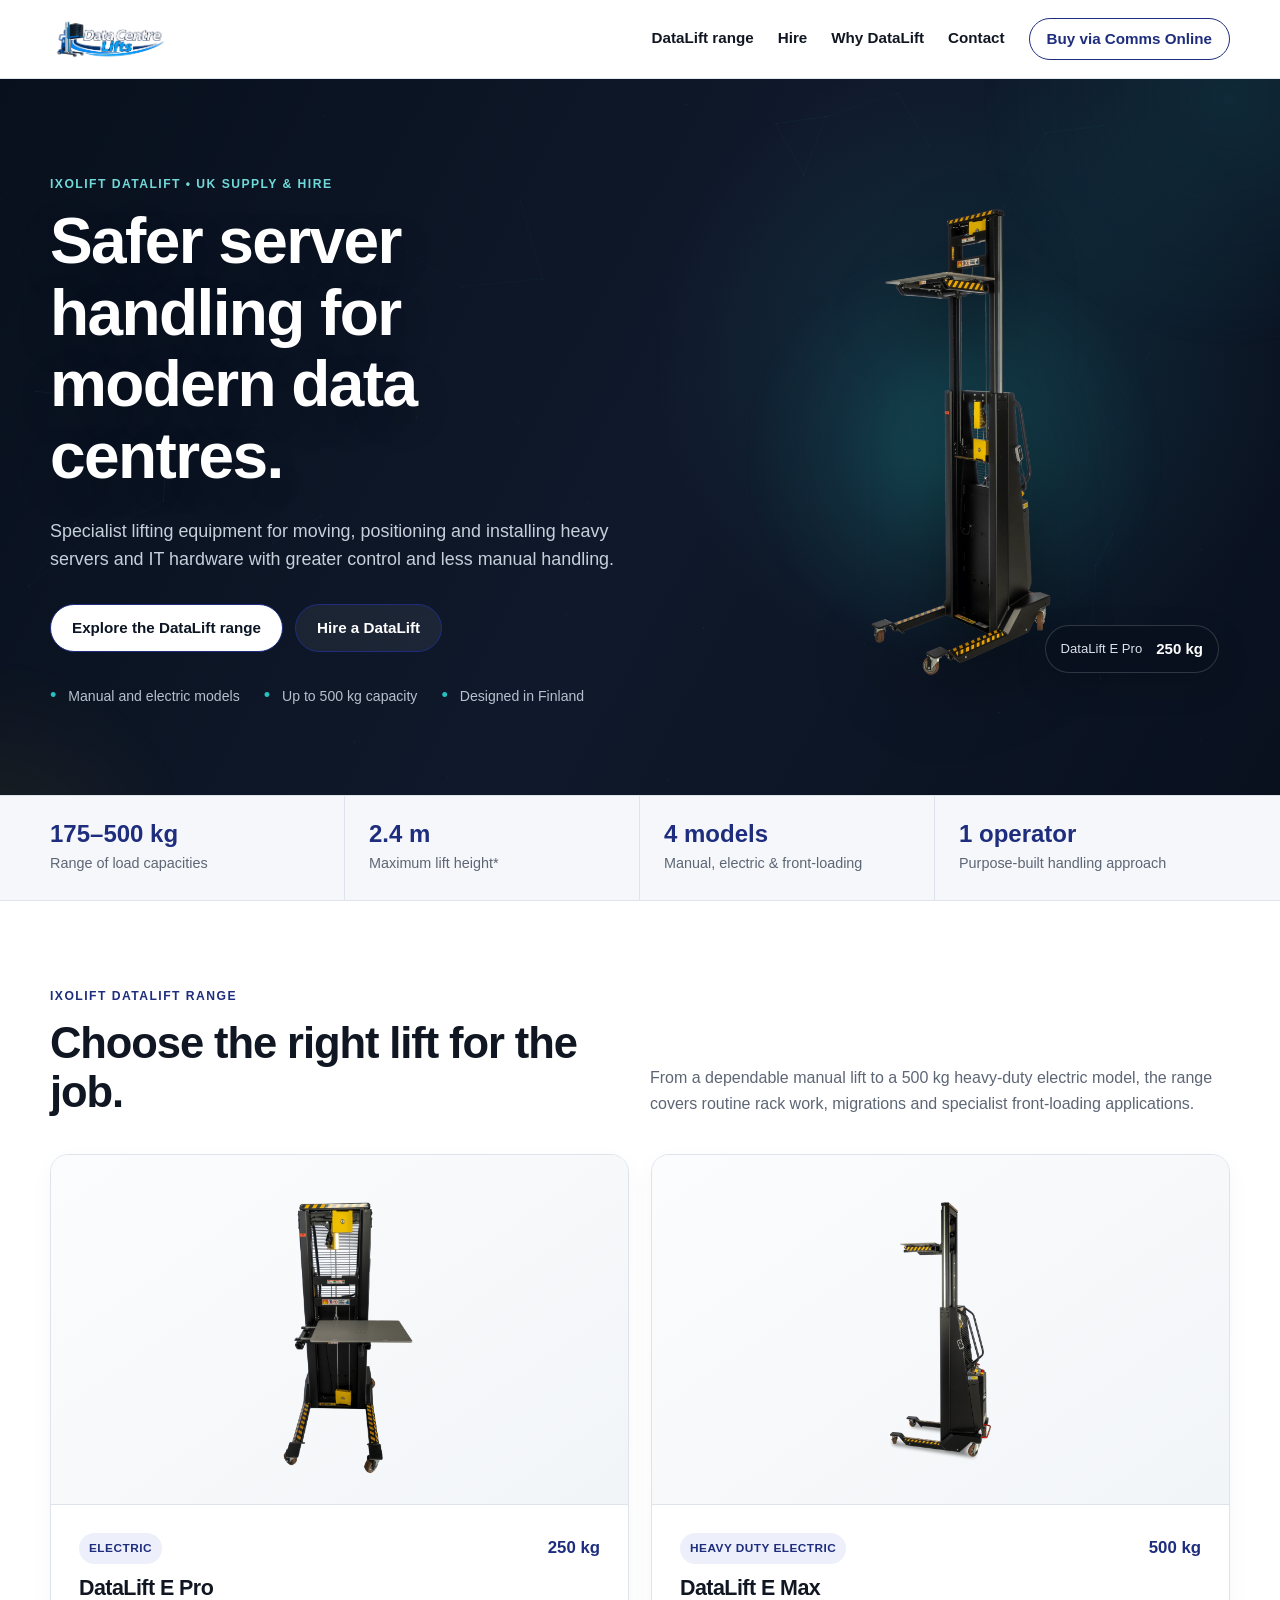
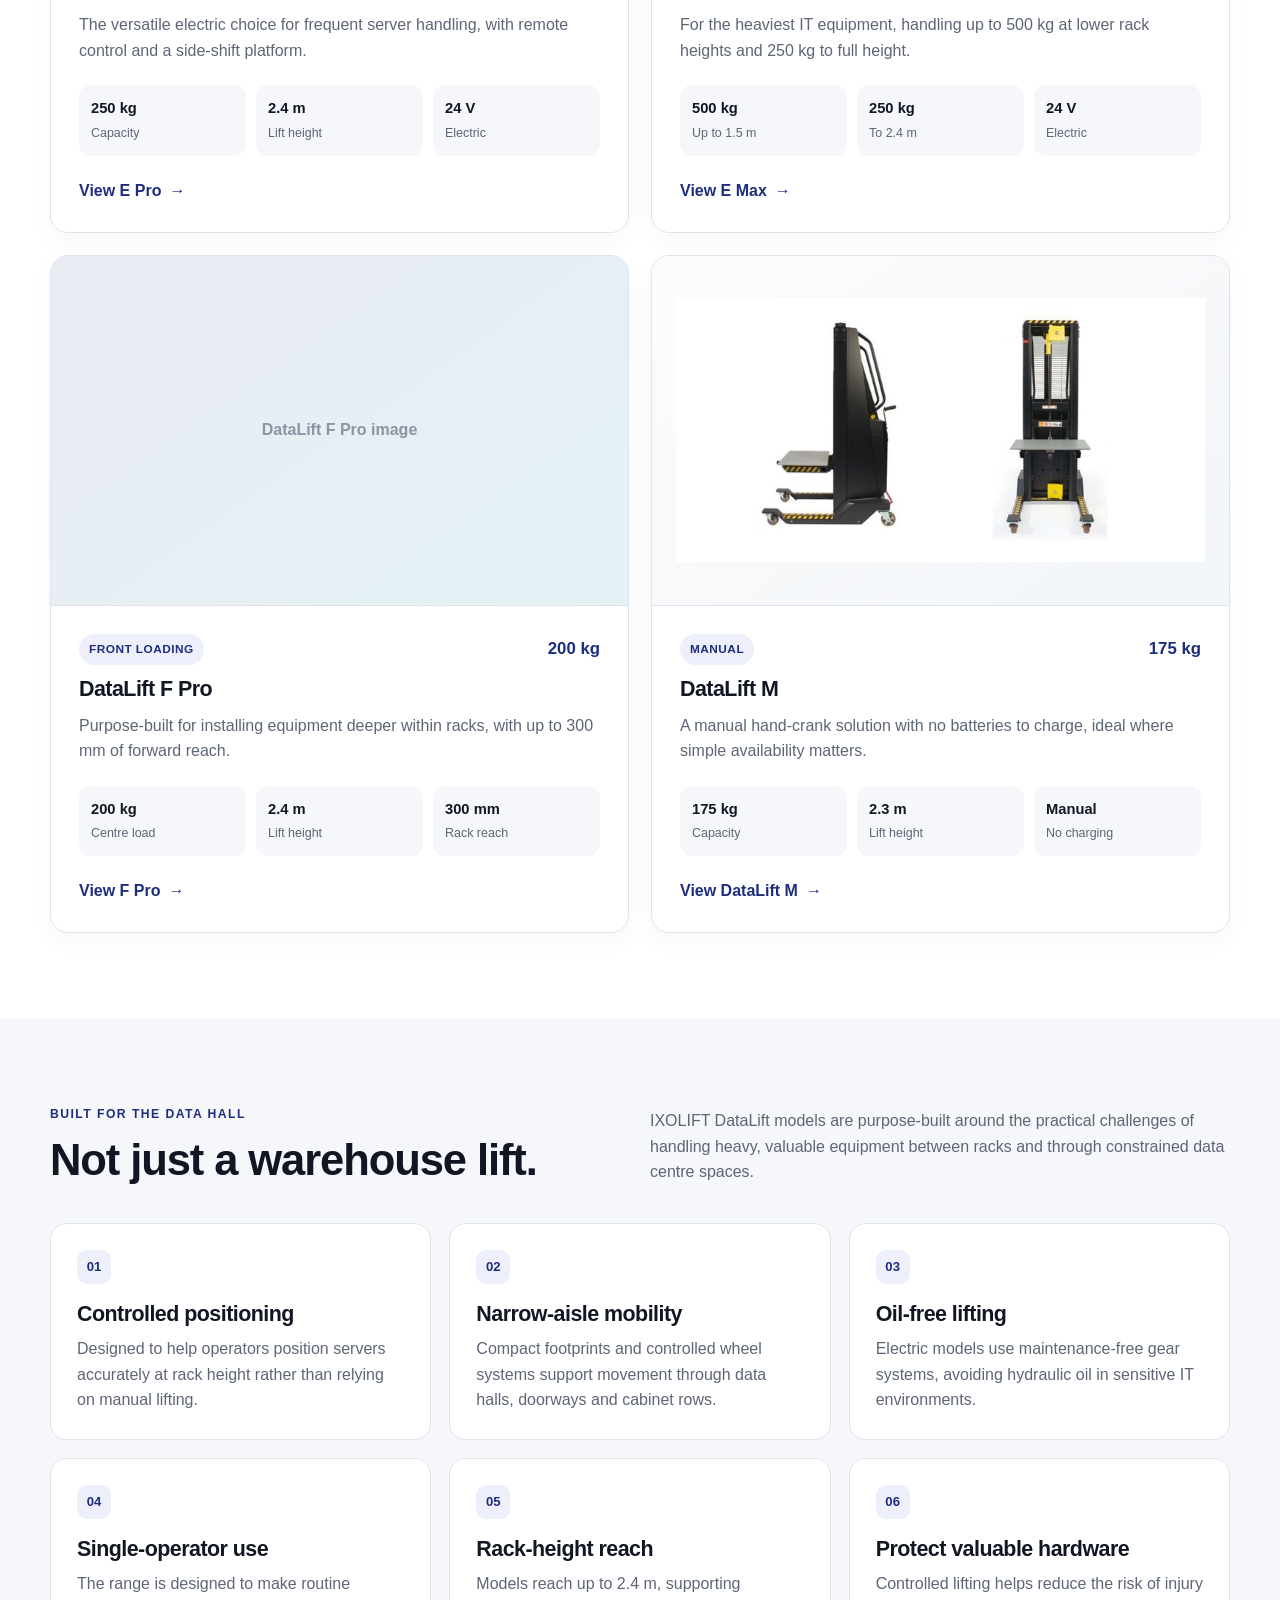
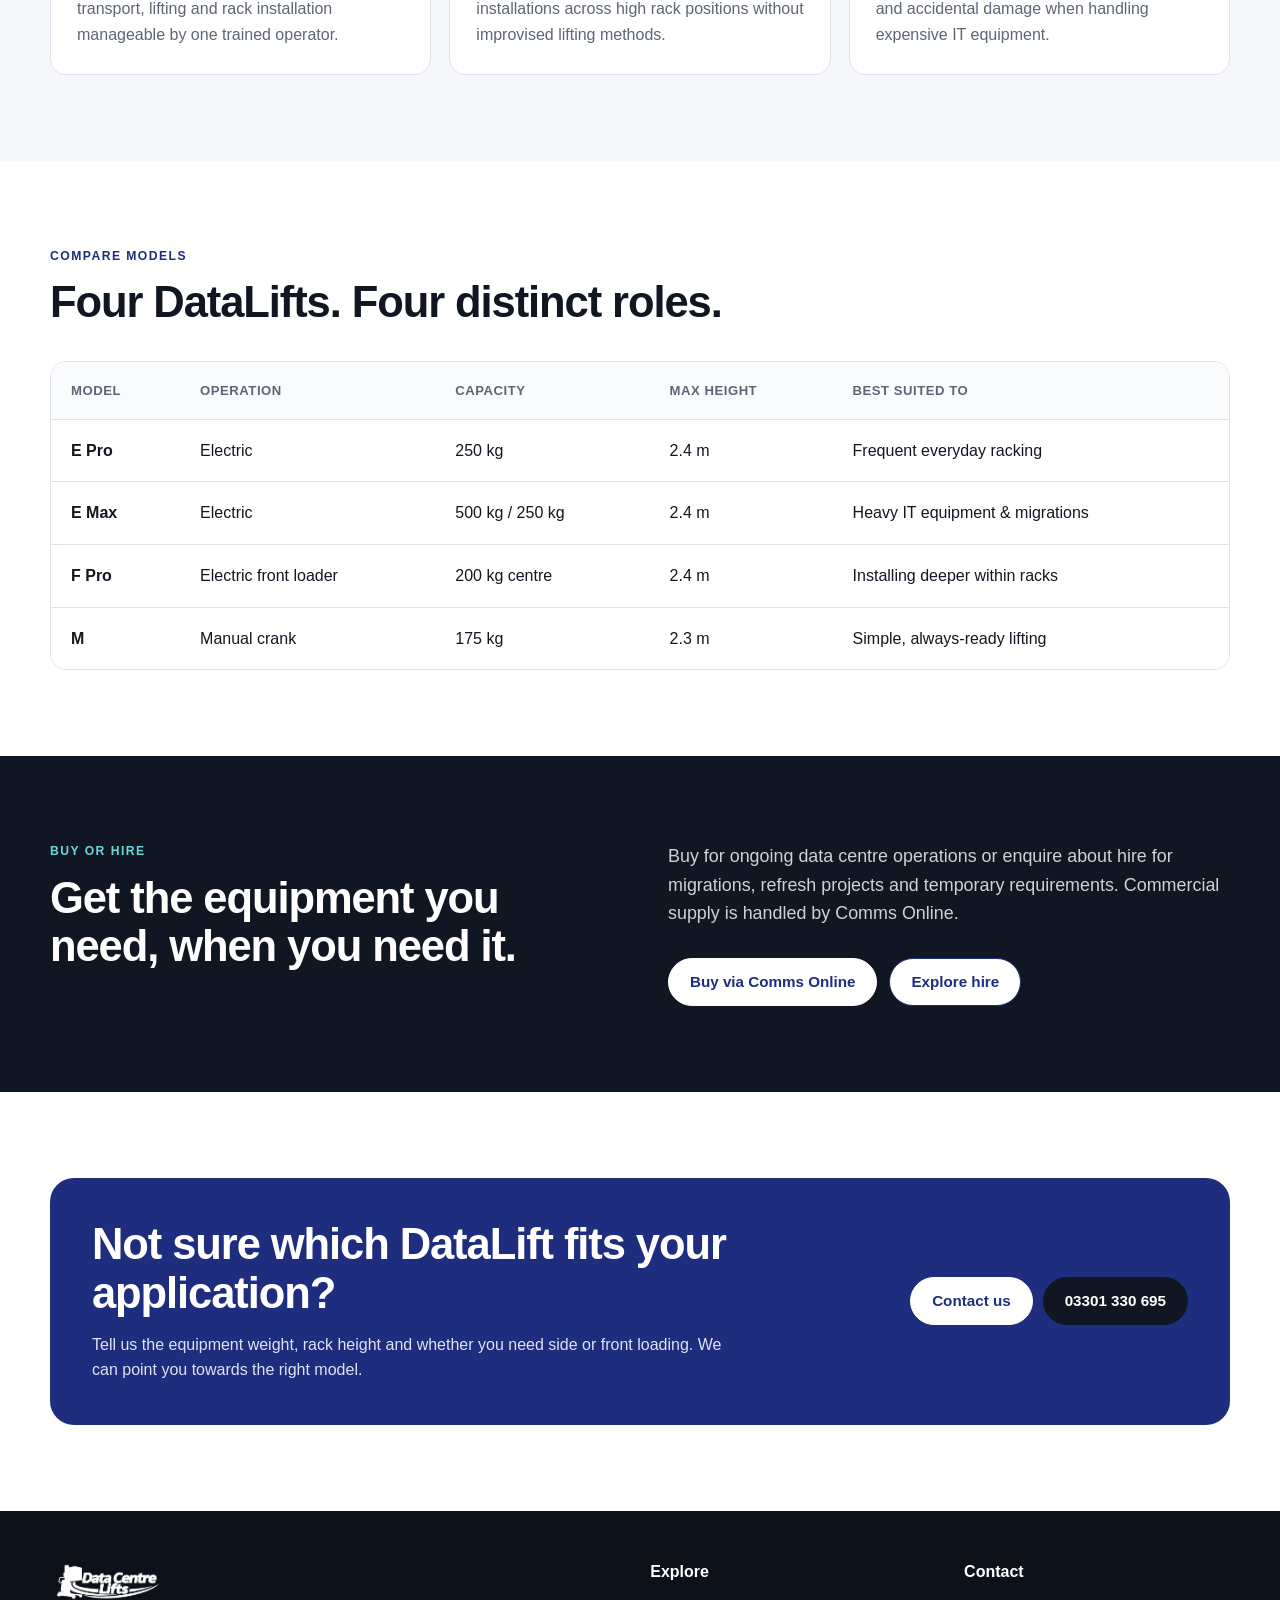
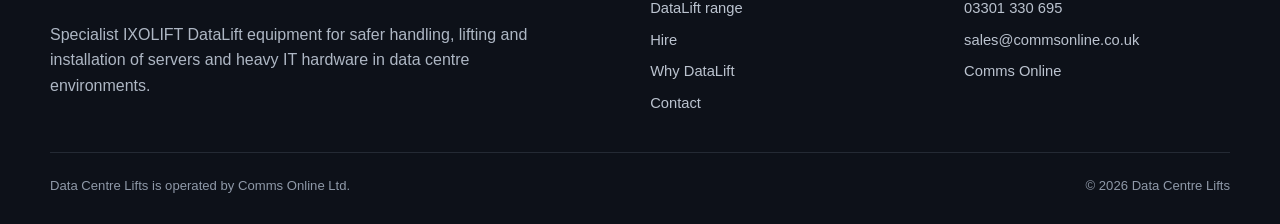
==== commit 555ca846: "Update index.html" ====
--- a/index.html
+++ b/index.html
@@ -1065,7 +1065,7 @@
 </footer>
 
 
-<script src="script-v2.js"></script>
+<script src="script.js?v=2"></script>
 
 </body>
 </html>
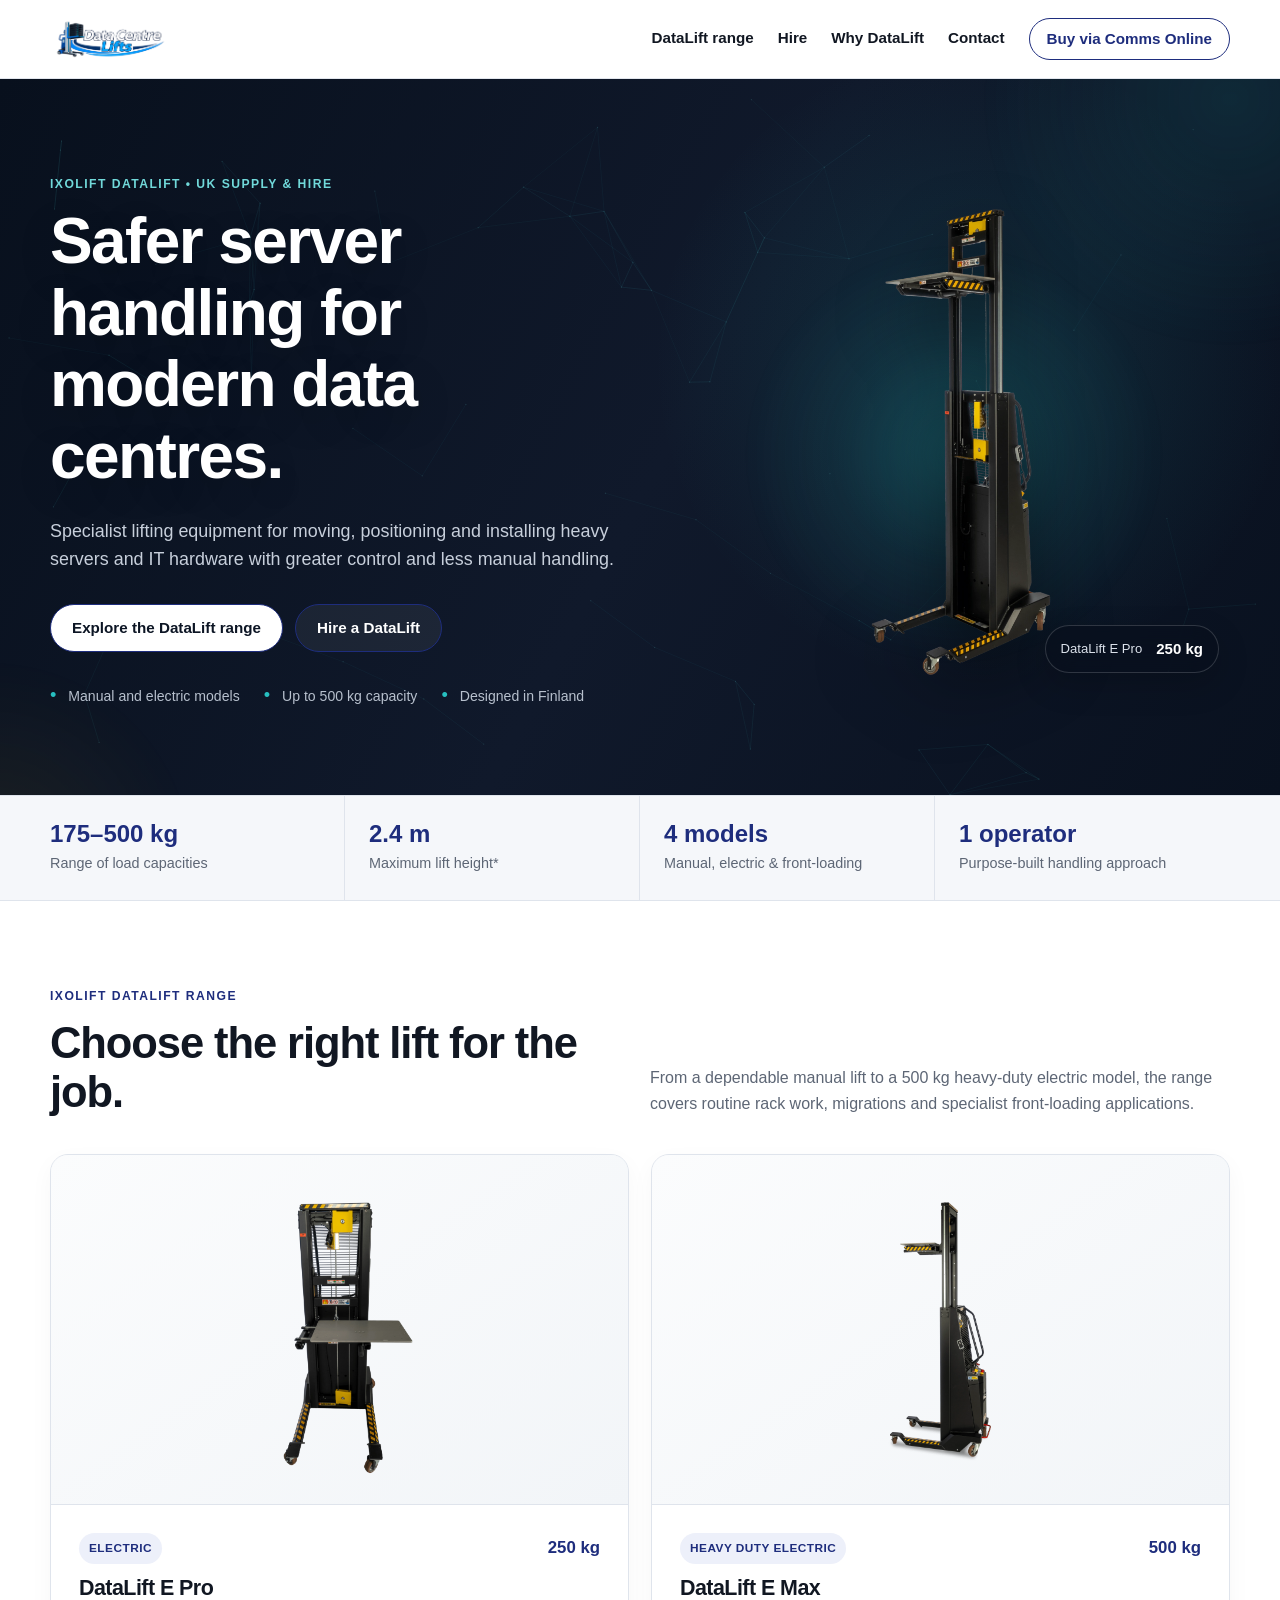
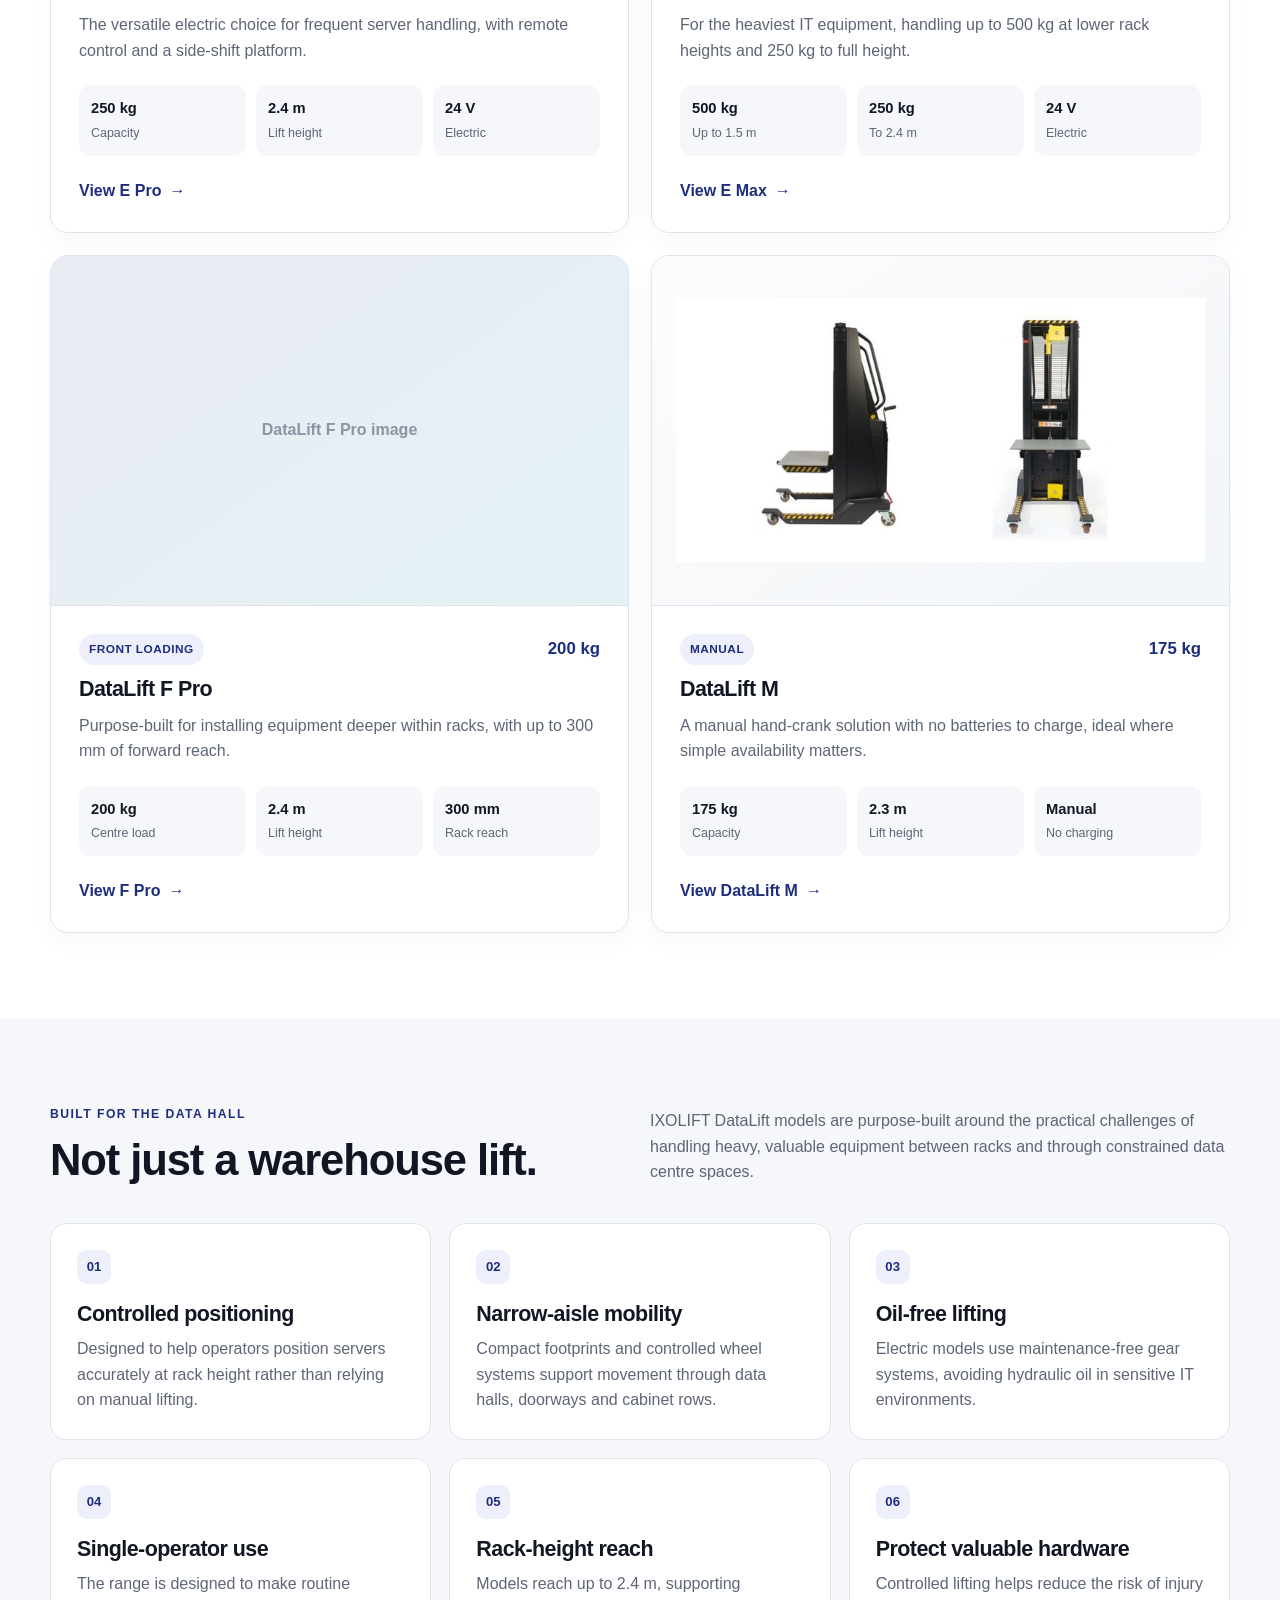
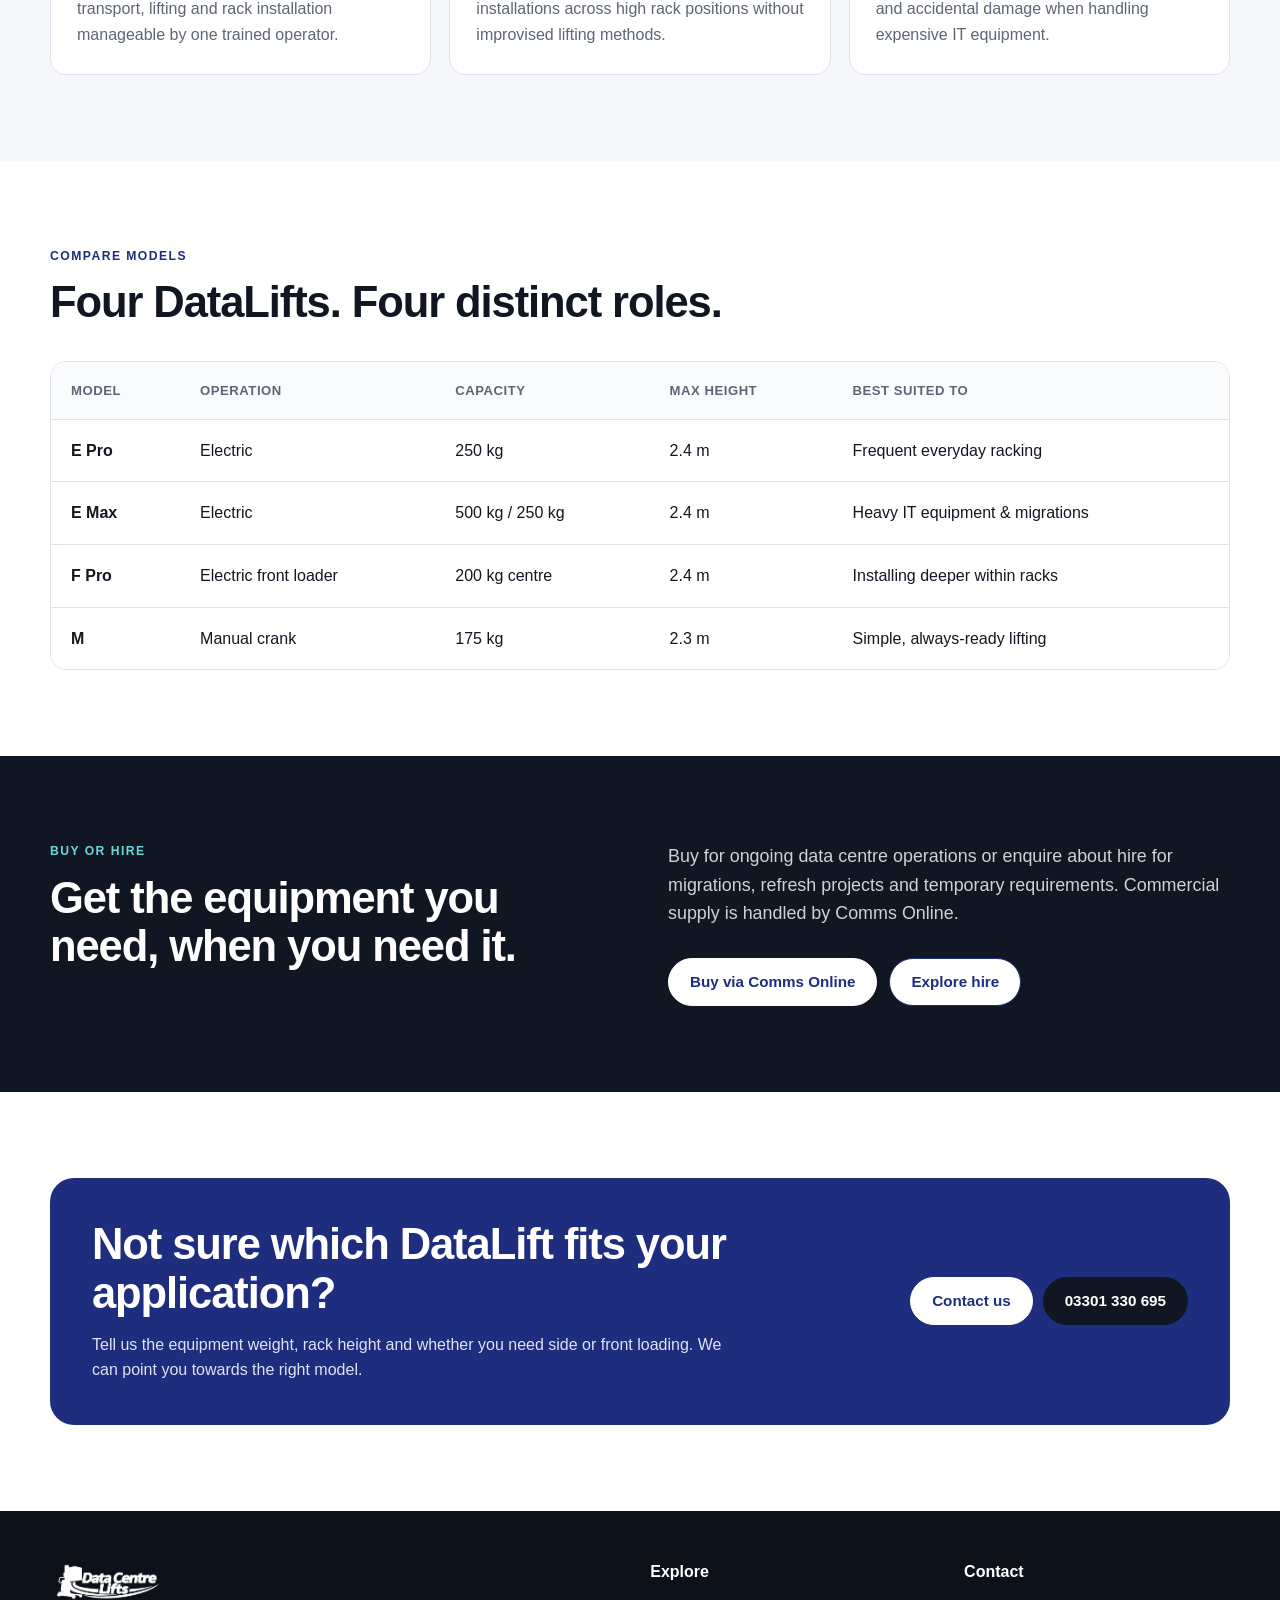
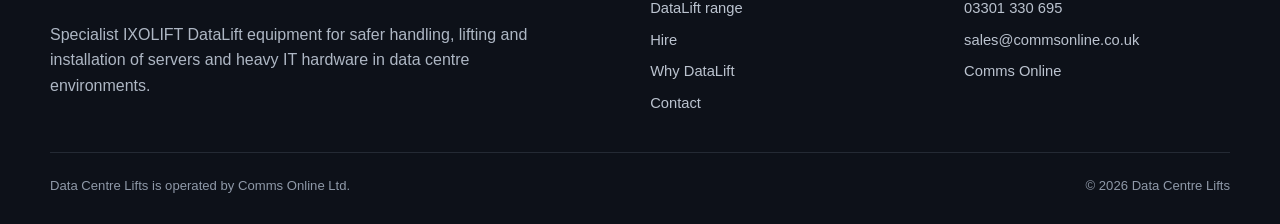
==== commit 6a4dc45f: "Update index.html" ====
--- a/index.html
+++ b/index.html
@@ -1065,7 +1065,7 @@
 </footer>
 
 
-<script src="script.js?v=2"></script>
+<script src="script.js?v=3"></script>
 
 </body>
 </html>
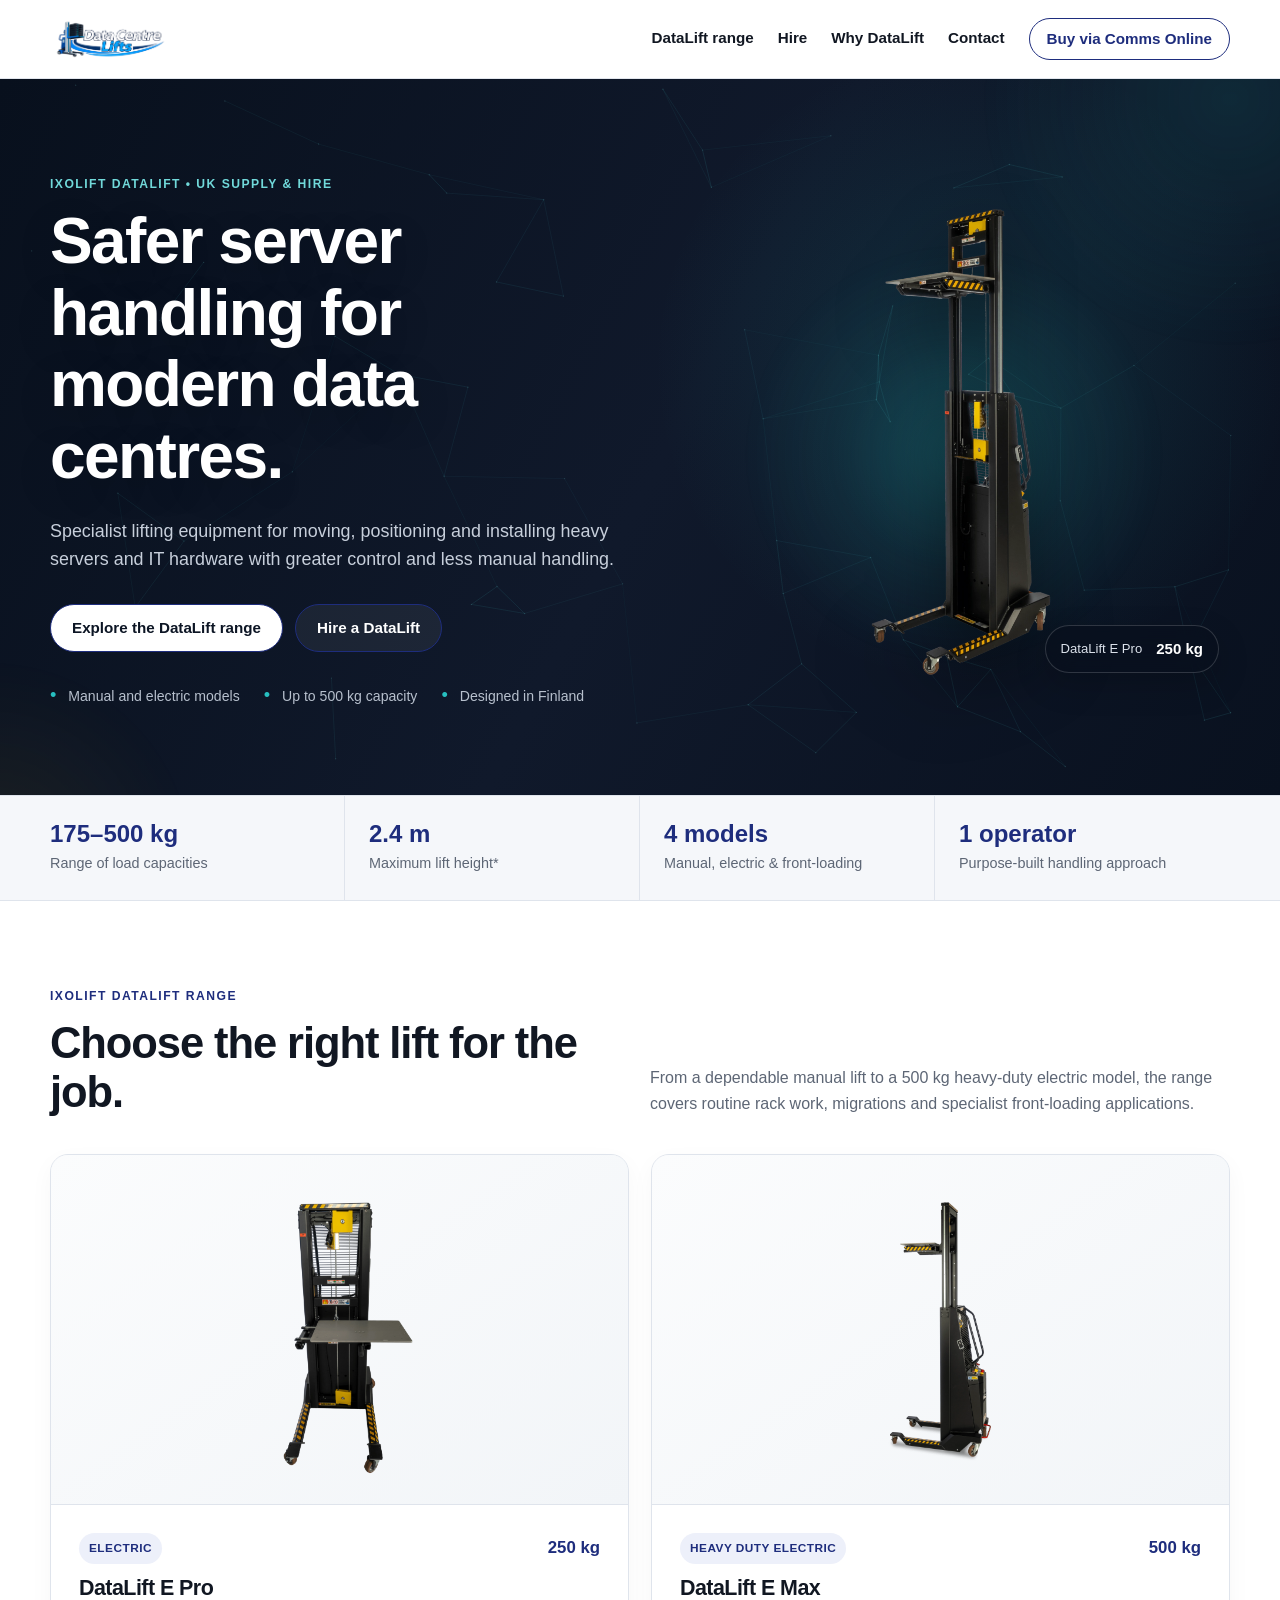
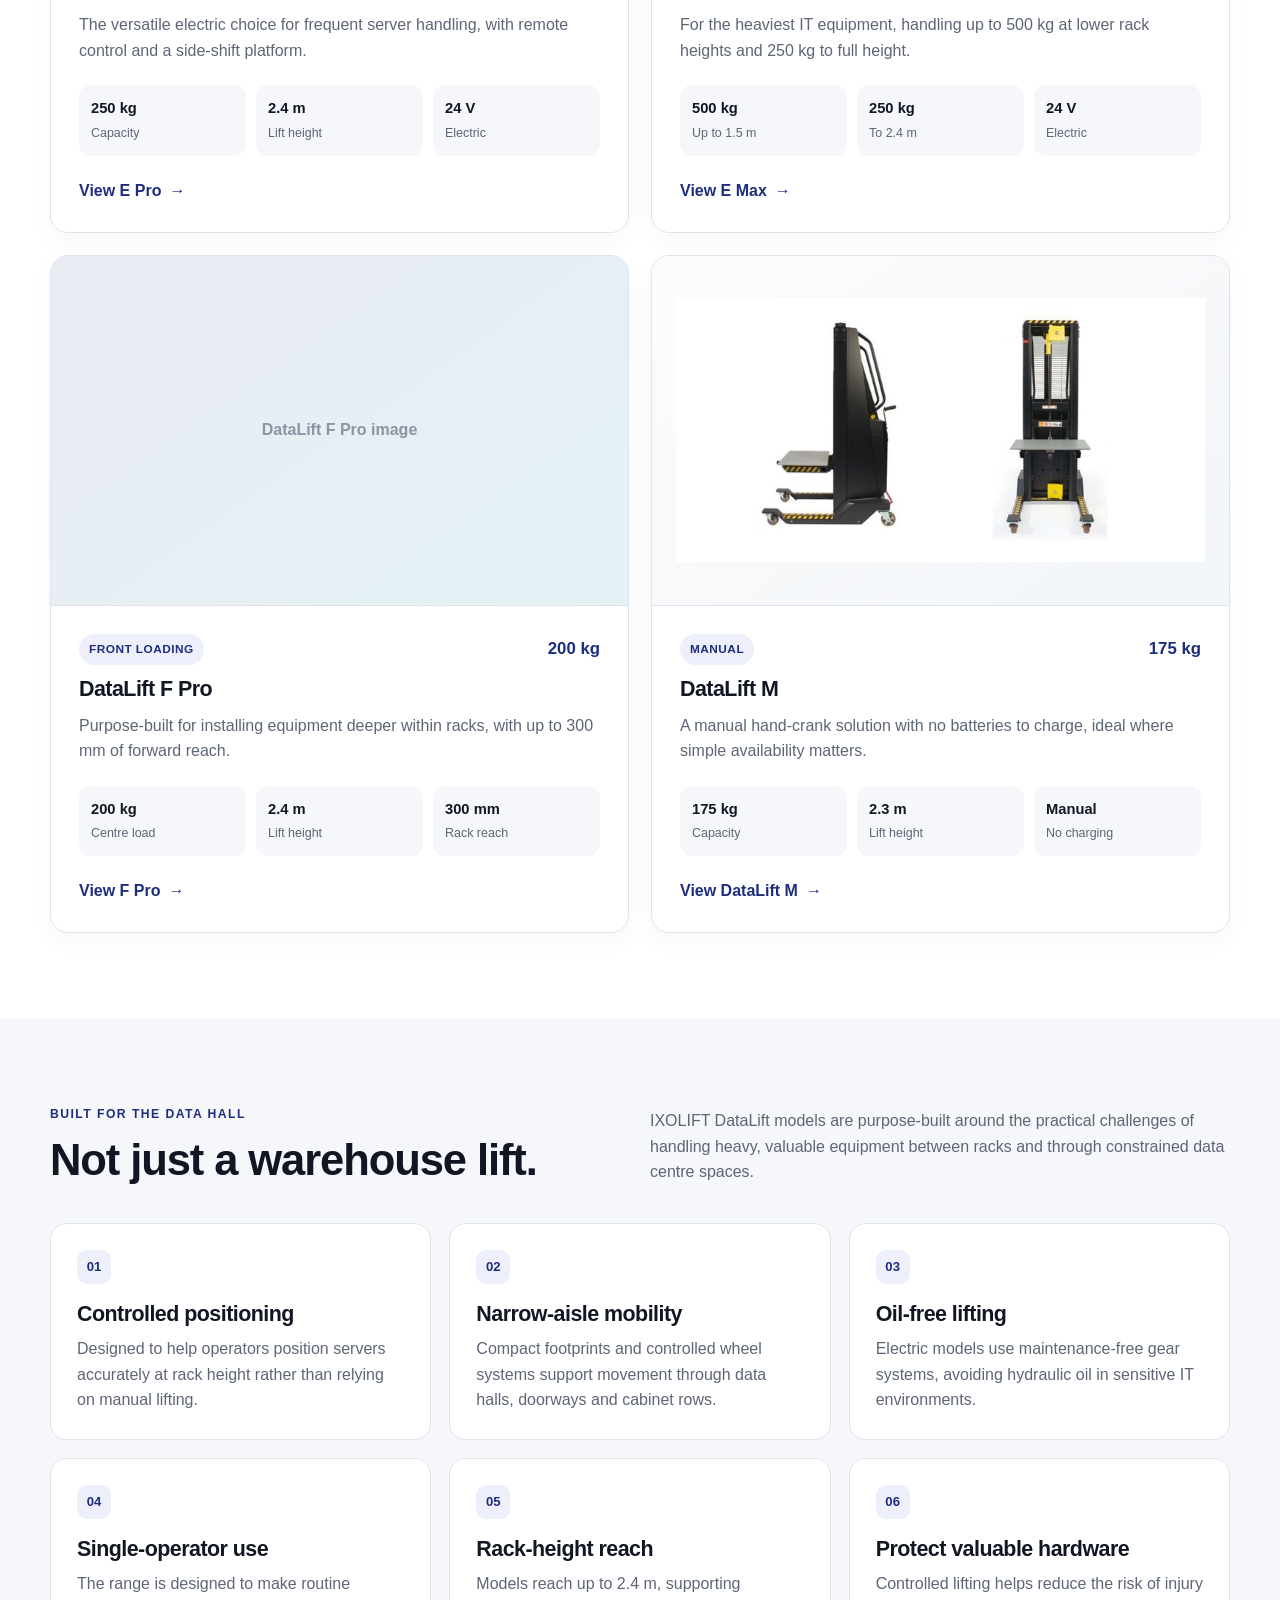
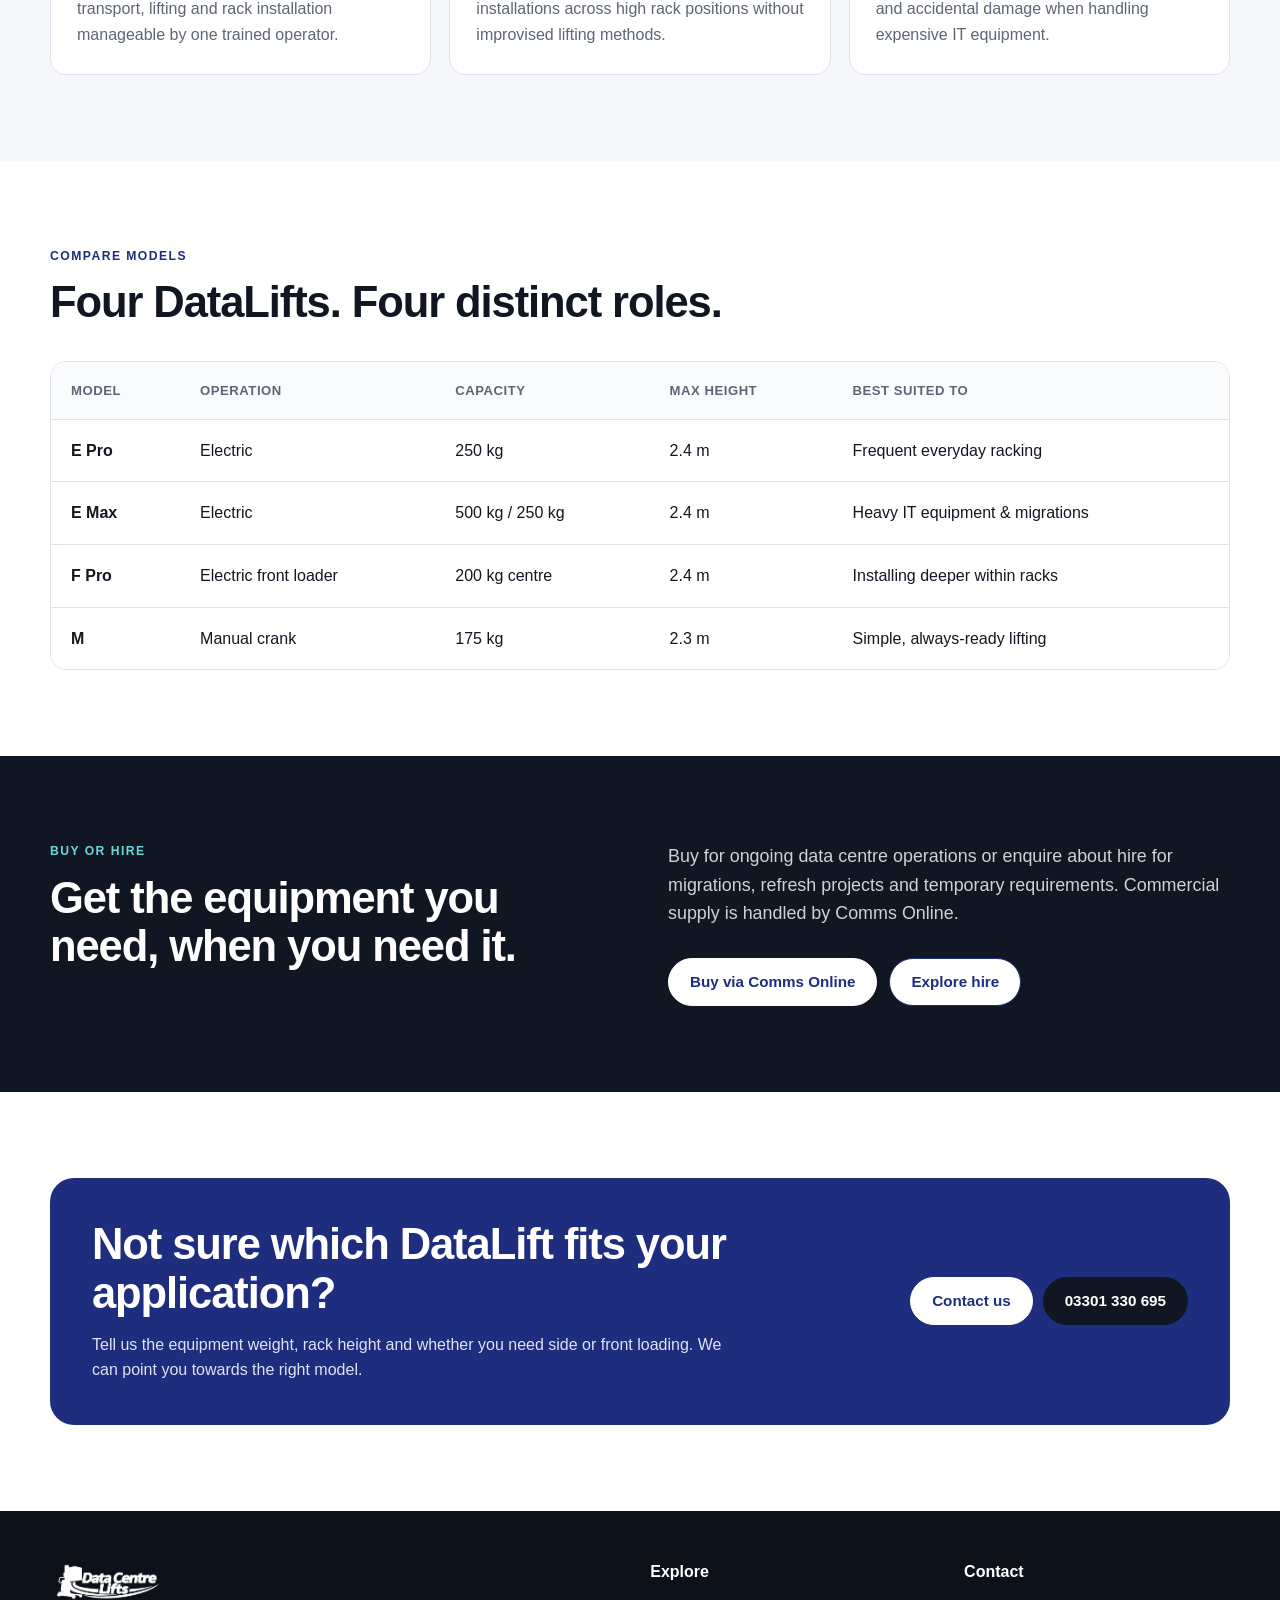
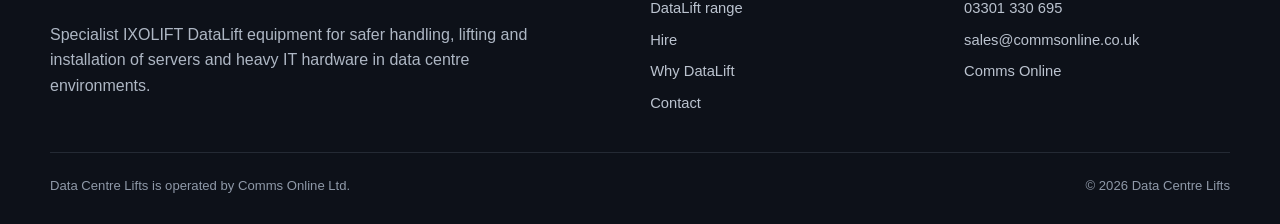
==== commit 7fbc6da5: "Update index.html" ====
--- a/index.html
+++ b/index.html
@@ -1065,7 +1065,7 @@
 </footer>
 
 
-<script src="script.js?v=3"></script>
+<script src="script.js?v=4"></script>
 
 </body>
 </html>
